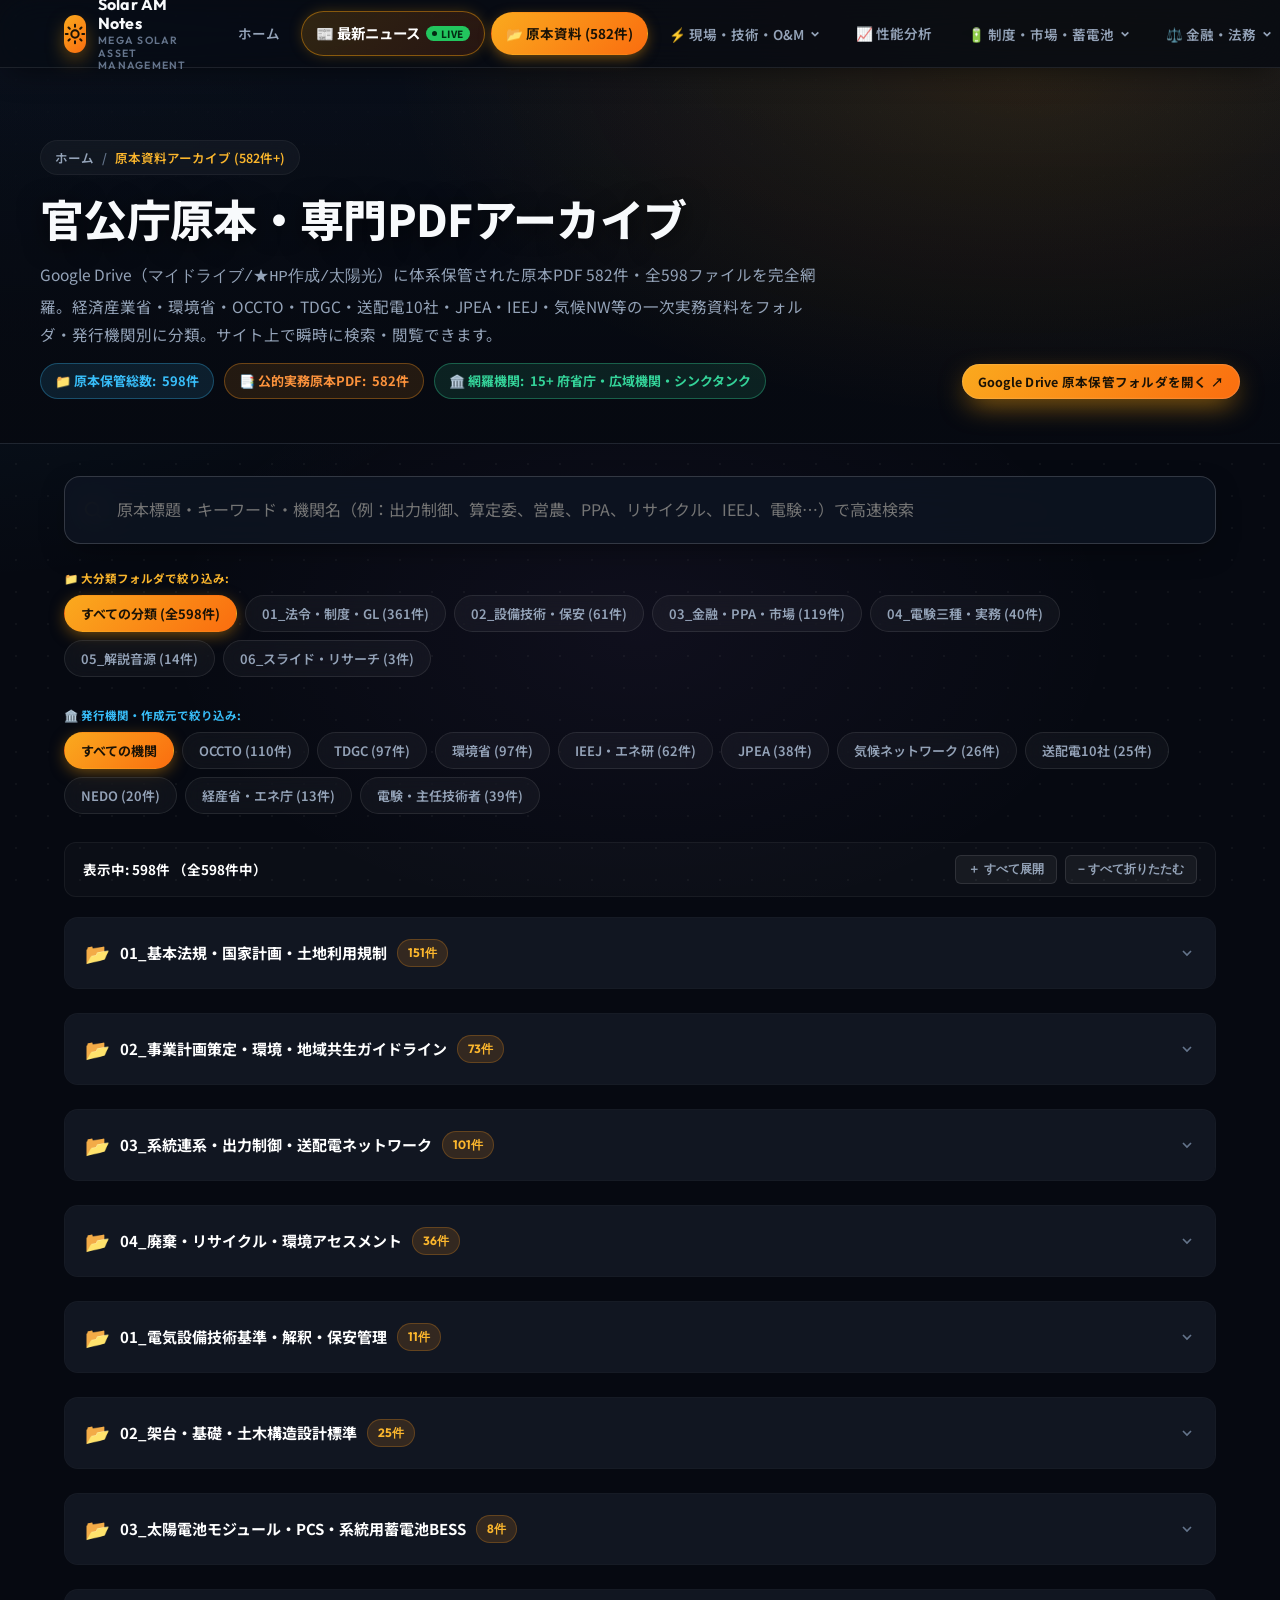
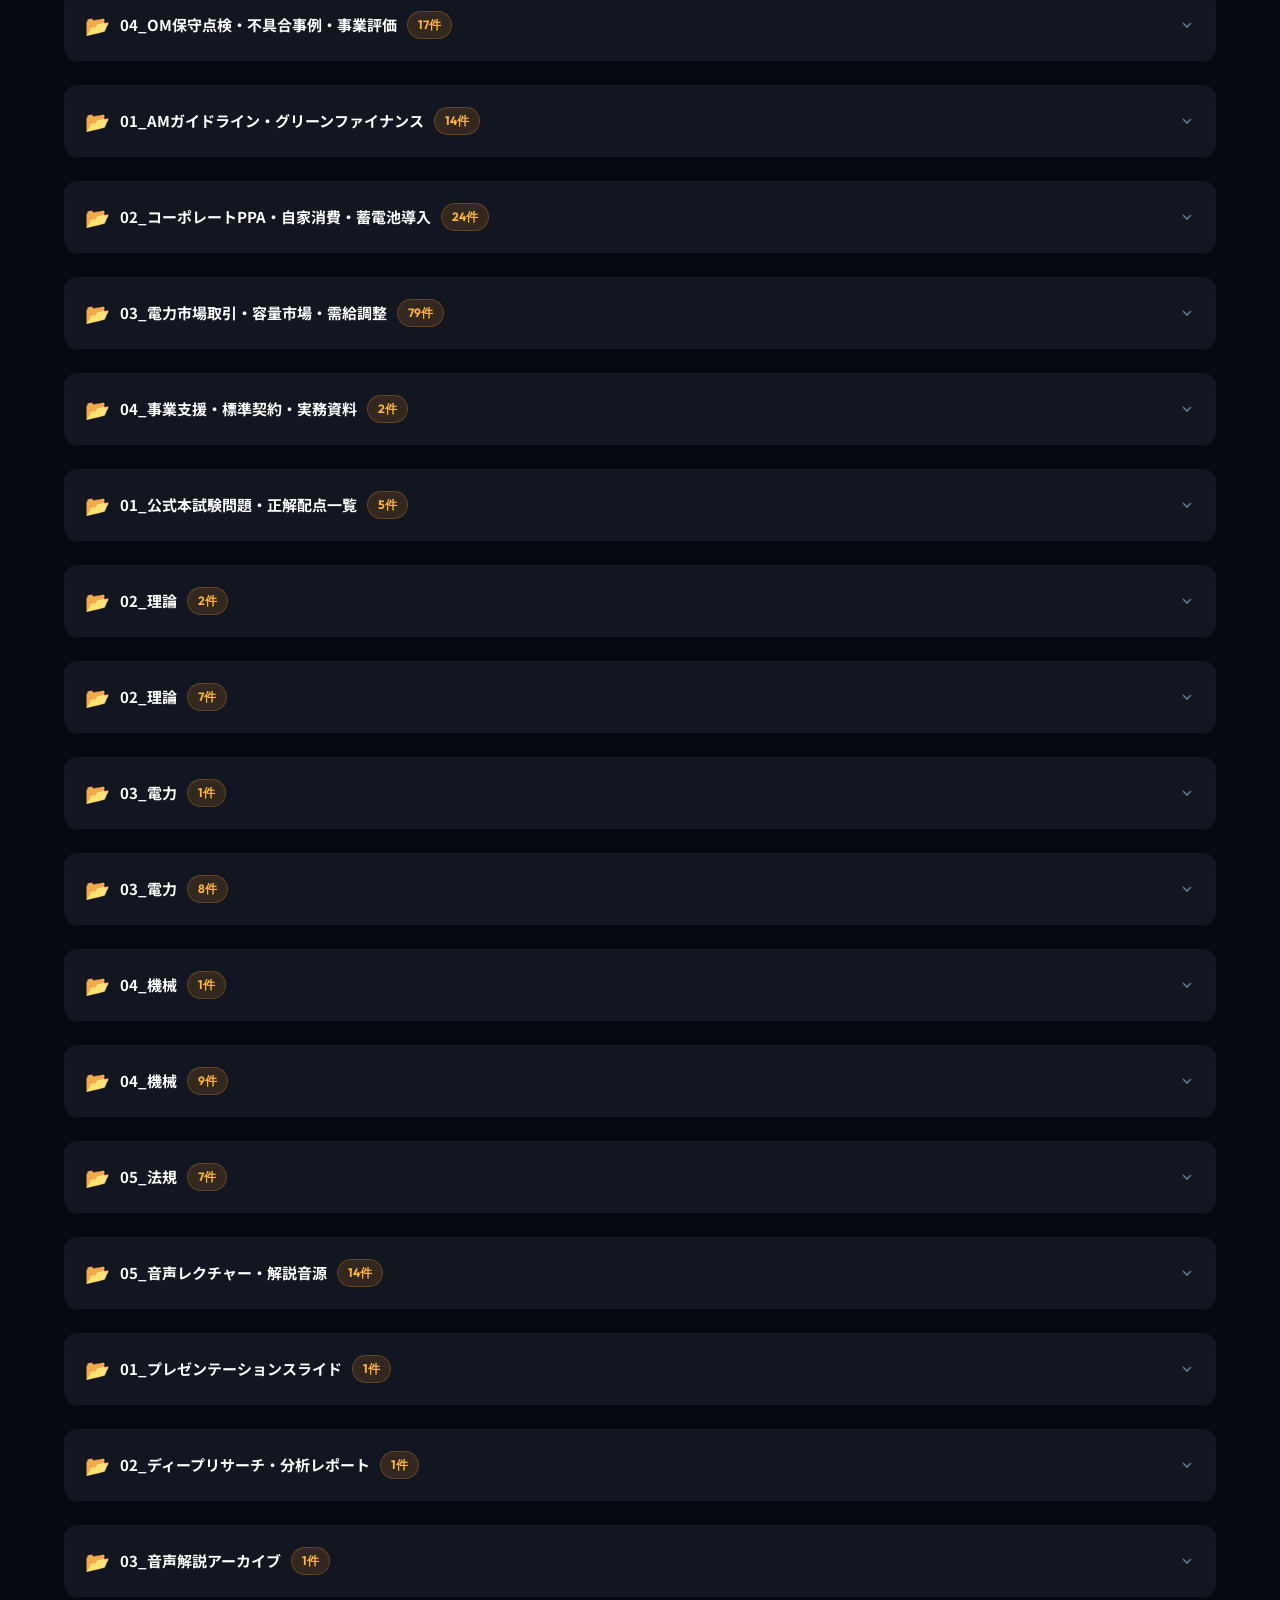
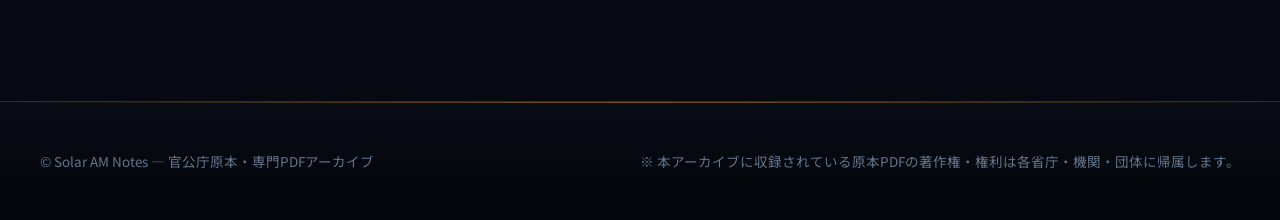
==== archive.html @ 5f7130db "feat(archive): Google Drive原本PDF 582件（全598ファイル）をサイト上で分類・検索・閲覧できる専用アーカイブページを新設" ====
<!DOCTYPE html>
<html lang="ja">
<head>
  <meta charset="UTF-8">
  <meta name="viewport" content="width=device-width, initial-scale=1, viewport-fit=cover">
  <title>原本資料ライブラリ（官公庁・専門PDFアーカイブ 582件）｜Solar AM Notes</title>
  <meta name="description" content="Google Driveに体系保管された太陽光・再生可能エネルギーの公的実務原本PDF 582件（全598ファイル）の完全アーカイブ。経産省、環境省、OCCTO、TDGC、送配電各社、JPEA、IEEJ等の一次資料を分類・検索・閲覧できます。">
  <meta name="theme-color" content="#0b0f17">
  <link rel="icon" href="data:image/svg+xml,%3Csvg xmlns='http://www.w3.org/2000/svg' viewBox='0 0 64 64'%3E%3Crect width='64' height='64' rx='16' fill='%23f7931e'/%3E%3Ccircle cx='32' cy='32' r='11' fill='%231a1206'/%3E%3C/svg%3E">
  <link rel="preconnect" href="https://fonts.googleapis.com">
  <link rel="preconnect" href="https://fonts.gstatic.com" crossorigin>
  <link href="https://fonts.googleapis.com/css2?family=Noto+Sans+JP:wght@400;500;700;800&family=Outfit:wght@500;600;700;800&family=JetBrains+Mono:wght@500&display=swap" rel="stylesheet">
  <link rel="stylesheet" href="assets/css/style.css">
</head>
<body data-root="" data-page="archive">
  <div class="progress" id="progress"></div>

  <header class="site-header">
    <div class="header-inner">
      <a class="brand" href="index.html" aria-label="Solar AM Notes ホーム">
        <span class="brand-logo"><svg viewBox="0 0 24 24" fill="none" stroke="#1a1206" stroke-width="2.2" stroke-linecap="round"><circle cx="12" cy="12" r="4"/><path d="M12 2v2M12 20v2M4.9 4.9l1.4 1.4M17.7 17.7l1.4 1.4M2 12h2M20 12h2M4.9 19.1l1.4-1.4M17.7 6.3l1.4-1.4"/></svg></span>
        <span>Solar AM Notes<small>MEGA SOLAR ASSET MANAGEMENT</small></span>
      </a>
      <button class="nav-toggle" id="nav-toggle" aria-label="メニューを開く" aria-expanded="false" aria-controls="site-nav"><span></span></button>
      <nav class="nav" id="site-nav" aria-label="メインナビゲーション"></nav>
    </div>
  </header>

  <main>
    <section class="page-hero">
      <div class="page-hero-inner">
        <nav class="breadcrumb" aria-label="パンくずリスト"><a href="index.html">ホーム</a><span>/</span><span>原本資料アーカイブ (582件+)</span></nav>
        <h1>官公庁原本・専門PDFアーカイブ</h1>
        <p>Google Drive（<code>マイドライブ/★HP作成/太陽光</code>）に体系保管された原本PDF 582件・全598ファイルを完全網羅。経済産業省・環境省・OCCTO・TDGC・送配電10社・JPEA・IEEJ・気候NW等の一次実務資料をフォルダ・発行機関別に分類。サイト上で瞬時に検索・閲覧できます。</p>
        <div class="archive-hero-meta">
          <span class="archive-hero-stat">📁 原本保管総数: <strong>598件</strong></span>
          <span class="archive-hero-stat gold">📑 公的実務原本PDF: <strong>582件</strong></span>
          <span class="archive-hero-stat green">🏛️ 網羅機関: <strong>15+ 府省庁・広域機関・シンクタンク</strong></span>
          <a class="btn btn-primary" href="https://drive.google.com/open?id=1DrJ6fb1ogmJ0mTASIJPvzN9IL0IlwR_Z&usp=drive_fs" target="_blank" rel="noopener noreferrer" style="font-size:12.5px;padding:6px 16px;margin-left:auto;">
            Google Drive 原本保管フォルダを開く ↗
          </a>
        </div>
      </div>
    </section>

    <div class="section" style="padding-top:32px">
      <!-- 検索バー -->
      <div class="search-box">
        <svg viewBox="0 0 24 24" fill="none" stroke="currentColor" stroke-width="2" stroke-linecap="round"><circle cx="11" cy="11" r="7"/><path d="M20 20l-3.5-3.5"/></svg>
        <input type="search" id="archive-search" placeholder="原本標題・キーワード・機関名（例：出力制御、算定委、営農、PPA、リサイクル、IEEJ、電験…）で高速検索" aria-label="原本資料を検索" autocomplete="off">
      </div>

      <!-- 大分類フィルターチップ -->
      <div style="margin-bottom: 12px;">
        <span style="font-size: 11.5px; font-weight: 700; color: var(--gold); display: block; margin-bottom: 6px;">📁 大分類フォルダで絞り込み:</span>
        <div class="filter-chips" id="cat-chips" role="group" aria-label="大分類で絞り込み">
          <button class="chip active" data-cat="all">すべての分類 (全598件)</button>
          <button class="chip" data-cat="01">01_法令・制度・GL (361件)</button>
          <button class="chip" data-cat="02">02_設備技術・保安 (61件)</button>
          <button class="chip" data-cat="03">03_金融・PPA・市場 (119件)</button>
          <button class="chip" data-cat="04">04_電験三種・実務 (40件)</button>
          <button class="chip" data-cat="05">05_解説音源 (14件)</button>
          <button class="chip" data-cat="06">06_スライド・リサーチ (3件)</button>
        </div>
      </div>

      <!-- 発行機関フィルターチップ -->
      <div style="margin-bottom: 24px;">
        <span style="font-size: 11.5px; font-weight: 700; color: #38bdf8; display: block; margin-bottom: 6px;">🏛️ 発行機関・作成元で絞り込み:</span>
        <div class="filter-chips" id="org-chips" role="group" aria-label="発行機関で絞り込み">
          <button class="chip active" data-org="all">すべての機関</button>
          <button class="chip" data-org="OCCTO（広域機関）">OCCTO (110件)</button>
          <button class="chip" data-org="TDGC（送配電網協議会）">TDGC (97件)</button>
          <button class="chip" data-org="環境省">環境省 (97件)</button>
          <button class="chip" data-org="IEEJ（エネ研）">IEEJ・エネ研 (62件)</button>
          <button class="chip" data-org="JPEA（太陽光発電協会）">JPEA (38件)</button>
          <button class="chip" data-org="気候ネットワーク">気候ネットワーク (26件)</button>
          <button class="chip" data-org="送配電10社">送配電10社 (25件)</button>
          <button class="chip" data-org="NEDO">NEDO (20件)</button>
          <button class="chip" data-org="経産省・エネ庁">経産省・エネ庁 (13件)</button>
          <button class="chip" data-org="電気技術者試験センター / 実務演習">電験・主任技術者 (39件)</button>
        </div>
      </div>

      <!-- ツールバー（件数＆折りたたみ操作） -->
      <div class="archive-toolbar">
        <div class="archive-toolbar-left">
          <span style="font-weight: 700; font-size: 13.5px; color: #fff;" id="archive-count">読み込み中...</span>
        </div>
        <div class="archive-toolbar-right">
          <button class="archive-tool-btn" id="btn-expand-all">＋ すべて展開</button>
          <button class="archive-tool-btn" id="btn-collapse-all">− すべて折りたたむ</button>
        </div>
      </div>

      <!-- アーカイブ一覧コンテナ -->
      <div id="archive-container">
        <p style="color:var(--text-sub);padding:40px;text-align:center;">原本アーカイブデータを読み込んでいます...</p>
      </div>
      <p class="empty" id="archive-empty" style="display:none;">条件に一致する原本資料が見つかりませんでした。</p>

    </div>
  </main>

  <footer class="site-footer">
    <div class="footer-inner">
      <p>© Solar AM Notes — 官公庁原本・専門PDFアーカイブ</p>
      <p>※ 本アーカイブに収録されている原本PDFの著作権・権利は各省庁・機関・団体に帰属します。</p>
    </div>
  </footer>

  <button class="to-top" id="to-top" aria-label="ページの先頭へ戻る"><svg viewBox="0 0 24 24" fill="none" stroke="currentColor" stroke-width="2.6" stroke-linecap="round" stroke-linejoin="round"><path d="M12 19V5M5 12l7-7 7 7"/></svg></button>

  <script src="assets/js/archive_data.js"></script>
  <script src="assets/js/main.js"></script>
  <script src="assets/js/archive.js"></script>
</body>
</html>
---- assets/css/style.css ----
/* ==========================================================
   Solar AM Notes - 高級エグゼクティブデザインシステム
   Deep Obsidian / Champagne Gold / Ambient Starlight UI
   ========================================================== */

:root {
  /* 洗練されたラグジュアリーカラーパレット */
  --bg: hsl(222, 47%, 4.5%);
  --bg-2: hsl(223, 38%, 7.5%);
  --surface: hsl(222, 30%, 11%);
  --surface-2: hsl(222, 28%, 15%);
  --surface-glass: rgba(18, 26, 44, 0.65);
  
  --border: rgba(255, 255, 255, 0.09);
  --border-soft: rgba(255, 255, 255, 0.05);
  --border-highlight: rgba(255, 255, 255, 0.16);

  --text: #f8fafc;
  --text-sub: #94a3b8;
  --text-mute: #64748b;

  /* アクセントカラー（上品なトーン） */
  --gold: hsl(40, 96%, 58%);
  --gold-light: hsl(42, 100%, 72%);
  --amber: hsl(35, 96%, 52%);
  --orange: hsl(24, 96%, 54%);
  --sky: hsl(199, 89%, 60%);
  --green: hsl(152, 68%, 46%);
  --purple: hsl(265, 89%, 72%);
  --red: hsl(0, 84%, 60%);

  /* 高級感あるグラデーション */
  --grad-sun: linear-gradient(135deg, hsl(38, 96%, 55%) 0%, hsl(24, 96%, 52%) 100%);
  --grad-gold: linear-gradient(135deg, #fef08a 0%, #f59e0b 50%, #d97706 100%);
  --grad-text: linear-gradient(135deg, #ffffff 0%, #fef08a 35%, #fbbf24 70%, #f97316 100%);
  --grad-card: linear-gradient(165deg, rgba(26, 36, 60, 0.65) 0%, rgba(13, 19, 32, 0.85) 100%);
  --grad-glass: linear-gradient(180deg, rgba(255, 255, 255, 0.06) 0%, rgba(255, 255, 255, 0.01) 100%);

  /* タイポグラフィ */
  --font-ja: "Noto Sans JP", -apple-system, BlinkMacSystemFont, "Segoe UI", "Hiragino Sans", "Yu Gothic UI", sans-serif;
  --font-en: "Outfit", -apple-system, BlinkMacSystemFont, sans-serif;
  --font-mono: "JetBrains Mono", ui-monospace, "SFMono-Regular", Consolas, monospace;

  /* レイアウト＆エフェクト */
  --radius-xl: 20px;
  --radius: 16px;
  --radius-sm: 10px;
  --header-h: 68px;
  --maxw: 1200px;
  
  --shadow-sm: 0 4px 12px rgba(0, 0, 0, 0.4);
  --shadow-md: 0 12px 32px -8px rgba(0, 0, 0, 0.6);
  --shadow-lg: 0 24px 48px -12px rgba(0, 0, 0, 0.75), 0 0 20px -4px rgba(245, 158, 11, 0.12);
  --glow-gold: 0 0 24px -4px rgba(245, 158, 11, 0.35);
  --glow-cyan: 0 0 24px -4px rgba(56, 189, 248, 0.35);

  --ease: cubic-bezier(0.16, 1, 0.3, 1);
}

/* ---------- Reset ---------- */
*, *::before, *::after { box-sizing: border-box; }
html { scroll-behavior: smooth; scroll-padding-top: calc(var(--header-h) + 20px); -webkit-text-size-adjust: 100%; }
body {
  margin: 0;
  font-family: var(--font-ja);
  font-size: 15.5px;
  line-height: 1.85;
  color: var(--text);
  background-color: var(--bg);
  background-image:
    radial-gradient(1200px 700px at 85% -5%, rgba(245, 158, 11, 0.09), transparent 60%),
    radial-gradient(1000px 600px at -5% 25%, rgba(56, 189, 248, 0.07), transparent 60%),
    radial-gradient(800px 500px at 50% 70%, rgba(192, 132, 252, 0.05), transparent 60%),
    radial-gradient(rgba(255, 255, 255, 0.04) 1px, transparent 1px);
  background-size: 100% 100%, 100% 100%, 100% 100%, 32px 32px;
  background-attachment: fixed;
  -webkit-font-smoothing: antialiased;
  -moz-osx-font-smoothing: grayscale;
  overflow-x: hidden;
}
img { max-width: 100%; display: block; }
a { color: var(--gold); text-decoration: none; transition: color .2s var(--ease); }
a:hover { color: var(--gold-light); }
::selection { background: rgba(245, 158, 11, 0.35); color: #fff; }

/* ---------- Reading progress ---------- */
.progress {
  position: fixed; top: 0; left: 0; height: 3px; width: 0;
  background: var(--grad-sun);
  z-index: 200;
  box-shadow: 0 0 14px rgba(245, 158, 11, 0.8);
  transition: width .1s linear;
}

/* ---------- Header ---------- */
.site-header {
  position: sticky; top: 0; z-index: 100;
  height: var(--header-h);
  backdrop-filter: blur(20px) saturate(180%);
  -webkit-backdrop-filter: blur(20px) saturate(180%);
  background: rgba(8, 12, 20, 0.78);
  border-bottom: 1px solid var(--border);
  box-shadow: 0 10px 30px -10px rgba(0, 0, 0, 0.6);
  transition: background .3s, border-color .3s;
}
.header-inner {
  max-width: var(--maxw); height: 100%;
  margin: 0 auto; padding: 0 24px;
  display: flex; align-items: center; justify-content: space-between; gap: 20px;
}
.brand { display: flex; align-items: center; gap: 12px; color: var(--text); font-family: var(--font-en); font-weight: 700; letter-spacing: .01em; }
.brand:hover { color: var(--text); }
.brand-logo {
  width: 38px; height: 38px; border-radius: 11px;
  background: var(--grad-sun);
  display: grid; place-items: center;
  box-shadow: 0 8px 20px -4px rgba(245, 158, 11, 0.65);
  transition: transform .25s var(--ease), box-shadow .25s;
}
.brand:hover .brand-logo { transform: rotate(5deg) scale(1.05); }
.brand-logo svg { width: 22px; height: 22px; }
.brand small { display: block; font-size: 10.5px; font-weight: 600; color: var(--text-mute); letter-spacing: .12em; line-height: 1.2; text-transform: uppercase; margin-top: 1px; }
.brand span { line-height: 1.2; font-size: 16px; font-weight: 700; }

.nav { display: flex; align-items: center; gap: 6px; }
.nav a, .nav-dropdown-btn {
  color: var(--text-sub); font-size: 13.5px; font-weight: 600;
  padding: 8px 14px; border-radius: 999px;
  background: transparent; border: 1px solid transparent; font-family: inherit; cursor: pointer;
  display: inline-flex; align-items: center; gap: 6px;
  transition: all .2s var(--ease);
  white-space: nowrap;
}
.nav a:hover, .nav-dropdown-btn:hover {
  color: #fff; background: rgba(255, 255, 255, 0.05);
  border-color: rgba(255, 255, 255, 0.08);
}
.nav a.active {
  color: #1a1206; background: var(--grad-sun);
  font-weight: 700; border-color: transparent;
  box-shadow: 0 4px 14px -2px rgba(245, 158, 11, 0.5);
}
.nav-dropdown-btn.has-active {
  color: var(--gold); background: rgba(245, 158, 11, 0.1);
  border-color: rgba(245, 158, 11, 0.25);
}

/* Dropdown menu */
.nav-dropdown { position: relative; display: inline-block; }
.nav-dropdown-menu {
  position: absolute; top: calc(100% + 8px); left: 0; min-width: 250px;
  background: rgba(14, 20, 34, 0.96); backdrop-filter: blur(24px);
  border: 1px solid var(--border-highlight); border-radius: var(--radius-sm);
  padding: 8px 6px; box-shadow: 0 20px 45px -10px rgba(0, 0, 0, 0.8), 0 0 1px rgba(255,255,255,0.2);
  opacity: 0; pointer-events: none; transform: translateY(8px);
  transition: opacity .22s var(--ease), transform .22s var(--ease);
  z-index: 150; display: flex; flex-direction: column; gap: 3px;
}
.nav-dropdown:hover .nav-dropdown-menu,
.nav-dropdown:focus-within .nav-dropdown-menu {
  opacity: 1; pointer-events: auto; transform: translateY(0);
}
.nav-dropdown-menu a {
  display: block; width: 100%; padding: 10px 14px; border-radius: 8px;
  font-size: 13.5px; color: var(--text-sub); text-align: left;
  border: none;
  transition: color .15s, background .15s, transform .15s;
}
.nav-dropdown-menu a:hover {
  color: #fff; background: rgba(255, 255, 255, 0.08);
  transform: translateX(3px);
}
.nav-dropdown-menu a.active {
  color: var(--gold); font-weight: 700; background: rgba(245, 158, 11, 0.14);
}

.nav-toggle {
  display: none;
  width: 44px; height: 44px; border: 1px solid var(--border); border-radius: 12px;
  background: rgba(255, 255, 255, 0.05); color: var(--text); cursor: pointer;
  align-items: center; justify-content: center;
  transition: all .2s;
}
.nav-toggle:hover { background: rgba(255, 255, 255, 0.1); border-color: rgba(255, 255, 255, 0.2); }
.nav-toggle span, .nav-toggle span::before, .nav-toggle span::after {
  display: block; width: 18px; height: 2px; background: currentColor; border-radius: 2px;
  position: relative; transition: transform .3s var(--ease), background .3s;
}
.nav-toggle span::before, .nav-toggle span::after { content: ""; position: absolute; left: 0; }
.nav-toggle span::before { top: -6px; }
.nav-toggle span::after { top: 6px; }
.nav-open .nav-toggle span { background: transparent; }
.nav-open .nav-toggle span::before { transform: translateY(6px) rotate(45deg); }
.nav-open .nav-toggle span::after { transform: translateY(-6px) rotate(-45deg); }

/* Domain badges */
.badge-domain {
  display: inline-flex; align-items: center; gap: 6px;
  font-size: 11px; font-weight: 700; padding: 3px 10px; border-radius: 999px;
  width: fit-content; text-transform: uppercase; letter-spacing: 0.06em;
  backdrop-filter: blur(8px);
}
.badge-domain::before {
  content: ""; width: 5px; height: 5px; border-radius: 50%;
  background: currentColor; box-shadow: 0 0 8px currentColor;
}
.domain-tech { color: #38bdf8; background: rgba(56, 189, 248, 0.1); border: 1px solid rgba(56, 189, 248, 0.28); }
.domain-perf { color: #c084fc; background: rgba(192, 132, 252, 0.1); border: 1px solid rgba(192, 132, 252, 0.28); }
.domain-market { color: #4ade80; background: rgba(74, 222, 128, 0.1); border: 1px solid rgba(74, 222, 128, 0.28); }
.domain-finance { color: #fbbf24; background: rgba(251, 191, 36, 0.1); border: 1px solid rgba(251, 191, 36, 0.28); }
.domain-tool { color: #94a3b8; background: rgba(148, 163, 184, 0.1); border: 1px solid rgba(148, 163, 184, 0.25); }

.card.is-hidden { display: none !important; }

@media (max-width: 1080px) {
  .nav-toggle { display: inline-flex; }
  .nav {
    position: fixed; top: var(--header-h); left: 0; right: 0;
    flex-direction: column; align-items: stretch; gap: 8px;
    padding: 20px 24px 32px;
    background: rgba(8, 12, 20, 0.98); backdrop-filter: blur(28px);
    border-bottom: 1px solid var(--border-highlight);
    transform: translateY(-110%); opacity: 0; pointer-events: none;
    transition: transform .4s var(--ease), opacity .3s var(--ease);
    max-height: calc(100vh - var(--header-h)); overflow-y: auto;
  }
  .nav-dropdown { width: 100%; }
  .nav-dropdown-btn {
    width: 100%; justify-content: space-between; padding: 13px 16px;
    background: rgba(255, 255, 255, 0.05); border-radius: 12px; font-size: 14.5px; font-weight: 700;
  }
  .nav-dropdown-menu {
    position: static; opacity: 1; pointer-events: auto; transform: none;
    box-shadow: none; background: transparent; border: none; padding: 6px 0 8px 12px;
  }
  .nav-dropdown-menu a { padding: 11px 14px; border-radius: 8px; font-size: 14px; }
  .nav a { padding: 13px 16px; border-radius: 12px; font-size: 14.5px; }
  .nav-open .nav { transform: translateY(0); opacity: 1; pointer-events: auto; }
}

/* ---------- Hero ---------- */
.hero {
  position: relative; isolation: isolate;
  min-height: min(84vh, 740px);
  display: flex; align-items: flex-end;
  padding: 130px 24px 80px;
  overflow: hidden;
}
.hero-bg {
  position: absolute; inset: 0; z-index: -2;
  background: url("../img/hero.jpg") center 40% / cover no-repeat;
  transform: scale(1.05);
  animation: heroZoom 24s var(--ease) forwards;
  filter: contrast(108%) brightness(92%);
}
.hero::after {
  content: ""; position: absolute; inset: 0; z-index: -1;
  background:
    radial-gradient(circle at 75% 20%, rgba(245, 158, 11, 0.15), transparent 50%),
    linear-gradient(180deg, rgba(8, 12, 20, 0.3) 0%, rgba(8, 12, 20, 0.65) 60%, var(--bg) 100%),
    linear-gradient(90deg, rgba(8, 12, 20, 0.85) 0%, transparent 65%);
}
@keyframes heroZoom { to { transform: scale(1); } }
.hero-inner { max-width: var(--maxw); width: 100%; margin: 0 auto; }
.eyebrow {
  display: inline-flex; align-items: center; gap: 8px;
  font-family: var(--font-en); font-size: 11.5px; font-weight: 700; letter-spacing: .2em; text-transform: uppercase;
  color: var(--gold);
  padding: 6px 16px; border-radius: 999px;
  border: 1px solid rgba(245, 158, 11, 0.35);
  background: rgba(245, 158, 11, 0.08);
  box-shadow: 0 4px 16px -2px rgba(245, 158, 11, 0.2);
  backdrop-filter: blur(12px);
}
.eyebrow::before {
  content: ""; width: 6px; height: 6px; border-radius: 50%;
  background: var(--gold); box-shadow: 0 0 10px var(--gold);
  animation: pulse 2s infinite;
}
@keyframes pulse { 50% { opacity: .4; transform: scale(0.9); } }
.hero h1 {
  font-family: var(--font-ja);
  font-size: clamp(34px, 6.5vw, 64px);
  line-height: 1.18; letter-spacing: -.02em;
  margin: 22px 0 18px; font-weight: 800;
  text-shadow: 0 8px 30px rgba(0, 0, 0, 0.7);
}
.grad-text {
  background: var(--grad-text);
  -webkit-background-clip: text; background-clip: text;
  color: transparent;
  display: inline-block;
}
.hero p.lead {
  font-size: clamp(15px, 2vw, 17.5px);
  color: var(--text-sub);
  max-width: 660px;
  margin: 0 0 36px;
  line-height: 1.85;
  text-shadow: 0 2px 10px rgba(0, 0, 0, 0.8);
}
.hero-actions { display: flex; flex-wrap: wrap; gap: 14px; }

/* ===== Hero Split Layout (ファーストビュー 2カラム独立ニュース枠) ===== */
.hero-split {
  padding-top: 56px;
  padding-bottom: 64px;
}
.hero-split-inner {
  display: grid;
  grid-template-columns: 1.12fr 0.88fr;
  gap: 36px;
  align-items: center;
}
.hero-col-main {
  display: flex;
  flex-direction: column;
}
.hero-col-news {
  position: relative;
  z-index: 3;
}
.hero-news-box {
  background: linear-gradient(150deg, rgba(24, 30, 46, 0.88) 0%, rgba(11, 16, 26, 0.96) 100%);
  border: 1.5px solid rgba(247, 147, 30, 0.45);
  box-shadow: 0 20px 48px -10px rgba(0, 0, 0, 0.85), 0 0 28px -6px rgba(247, 147, 30, 0.22);
  border-radius: 18px;
  padding: 20px 22px;
  backdrop-filter: blur(20px);
  position: relative;
}
.hero-news-box::before {
  content: "★ 独立速報枠";
  position: absolute;
  top: -10px;
  right: 20px;
  background: linear-gradient(135deg, #f7931e, #fb923c);
  color: #1a1206;
  font-weight: 800;
  font-size: 10.5px;
  letter-spacing: 0.08em;
  padding: 2px 10px;
  border-radius: 999px;
  box-shadow: 0 4px 12px rgba(247, 147, 30, 0.45);
}
.hero-news-box-head {
  display: flex;
  align-items: center;
  justify-content: space-between;
  margin-bottom: 4px;
}
.hero-news-head-title {
  display: flex;
  align-items: center;
  gap: 8px;
}
.hero-news-head-title h3 {
  font-size: 17px;
  font-weight: 800;
  color: #fff;
  margin: 0;
  letter-spacing: -0.01em;
}
.hero-news-box-sub {
  font-size: 12px;
  color: var(--text-mute);
  margin: 0 0 14px;
}
.hero-news-all-link {
  font-size: 12px;
  font-weight: 700;
  color: var(--gold);
  text-decoration: none;
  display: inline-flex;
  align-items: center;
  gap: 3px;
  transition: color 0.2s;
}
.hero-news-all-link:hover {
  color: #fff;
  text-decoration: underline;
}
.hero-news-list {
  display: flex;
  flex-direction: column;
  gap: 8px;
}
.hero-news-item {
  display: block;
  padding: 9px 12px;
  border-radius: 10px;
  background: rgba(255, 255, 255, 0.035);
  border: 1px solid rgba(255, 255, 255, 0.06);
  text-decoration: none;
  transition: all 0.2s ease;
}
.hero-news-item:hover {
  background: rgba(247, 147, 30, 0.09);
  border-color: rgba(247, 147, 30, 0.4);
  transform: translateX(4px);
}
.hero-news-item-meta {
  display: flex;
  align-items: center;
  gap: 6px;
  font-size: 11px;
}
.hero-news-item-title {
  font-size: 13.5px;
  font-weight: 700;
  color: #f1f5f9;
  margin: 4px 0 0;
  line-height: 1.45;
  display: -webkit-box;
  -webkit-line-clamp: 2;
  -webkit-box-orient: vertical;
  overflow: hidden;
  transition: color 0.18s;
}
.hero-news-item:hover .hero-news-item-title {
  color: var(--gold);
}
.hero-news-box-foot {
  margin-top: 12px;
  padding-top: 10px;
  border-top: 1px solid rgba(255, 255, 255, 0.06);
  text-align: center;
}
.hero-news-foot-btn {
  font-size: 12px;
  font-weight: 600;
  color: var(--text-sub);
  text-decoration: none;
  transition: color 0.2s;
}
.hero-news-foot-btn:hover {
  color: var(--gold);
}
@media (max-width: 960px) {
  .hero-split-inner {
    grid-template-columns: 1fr;
    gap: 32px;
  }
}

.btn {
  display: inline-flex; align-items: center; gap: 10px;
  padding: 13px 26px; border-radius: 999px;
  font-weight: 700; font-size: 14.5px; font-family: var(--font-ja);
  transition: all .25s var(--ease);
  letter-spacing: .02em;
}
.btn-primary {
  background: var(--grad-sun); color: #1a1206;
  box-shadow: 0 10px 28px -6px rgba(245, 158, 11, 0.65), 0 0 2px rgba(255,255,255,0.4) inset;
}
.btn-primary:hover {
  color: #1a1206; transform: translateY(-2px);
  box-shadow: 0 16px 36px -8px rgba(245, 158, 11, 0.85);
}
.btn-ghost {
  color: #f1f5f9; border: 1px solid var(--border-highlight);
  background: rgba(255, 255, 255, 0.06);
  backdrop-filter: blur(14px);
  box-shadow: 0 4px 16px rgba(0, 0, 0, 0.3);
}
.btn-ghost:hover {
  color: #fff; border-color: var(--gold);
  background: rgba(245, 158, 11, 0.1);
  transform: translateY(-2px);
}

/* ---------- Sections ---------- */
.section { max-width: var(--maxw); margin: 0 auto; padding: 80px 24px; }
.section-head { margin-bottom: 40px; }
.section-head h2 {
  font-family: var(--font-ja); font-size: clamp(24px, 3.8vw, 36px);
  margin: 10px 0 10px; line-height: 1.3; font-weight: 800;
  letter-spacing: -.01em;
}
.section-head p { color: var(--text-sub); margin: 0; font-size: 15.5px; max-width: 720px; }
.kicker {
  font-family: var(--font-en); font-size: 11.5px; letter-spacing: .22em;
  text-transform: uppercase; color: var(--gold); font-weight: 700;
  display: block;
}

/* Stats */
.stats {
  display: grid; grid-template-columns: repeat(4, 1fr); gap: 18px;
  margin-top: -44px; position: relative; z-index: 2;
}
.stat {
  background: linear-gradient(175deg, rgba(22, 32, 54, 0.75) 0%, rgba(10, 16, 28, 0.88) 100%);
  backdrop-filter: blur(16px);
  border: 1px solid var(--border-highlight); border-radius: var(--radius);
  padding: 22px 24px; text-align: left;
  box-shadow: 0 16px 36px -12px rgba(0, 0, 0, 0.6);
  transition: transform .25s var(--ease), border-color .25s;
}
.stat:hover { transform: translateY(-3px); border-color: rgba(245, 158, 11, 0.35); }
.stat b {
  display: block; font-family: var(--font-en); font-size: 30px; font-weight: 800;
  line-height: 1.1; margin-bottom: 4px;
}
.stat span { font-size: 12.5px; color: var(--text-mute); font-weight: 500; }
@media (max-width: 760px) { .stats { grid-template-columns: repeat(2, 1fr); } }

/* Filter Chips (Segmented Tab Style) */
.filter-chips {
  display: flex; flex-wrap: wrap; gap: 8px; margin-bottom: 28px;
}
.chip {
  padding: 8px 16px; border-radius: 999px;
  border: 1px solid var(--border);
  background: rgba(255, 255, 255, 0.04);
  backdrop-filter: blur(10px);
  color: var(--text-sub); font-family: inherit; font-size: 13px; font-weight: 600;
  cursor: pointer; transition: all .2s var(--ease);
}
.chip:hover {
  color: #fff; background: rgba(255, 255, 255, 0.08);
  border-color: rgba(255, 255, 255, 0.18);
  transform: translateY(-1px);
}
.chip.active {
  background: var(--grad-sun); color: #1a1206;
  border-color: transparent; font-weight: 700;
  box-shadow: 0 4px 16px -2px rgba(245, 158, 11, 0.5);
}

/* Topic cards (High-End Glassmorphism) */
.cards {
  display: grid;
  grid-template-columns: repeat(auto-fill, minmax(320px, 1fr));
  gap: 20px;
}
.card {
  position: relative; overflow: hidden;
  display: flex; flex-direction: column; gap: 14px;
  padding: 28px;
  border-radius: var(--radius-xl);
  background: linear-gradient(165deg, rgba(20, 28, 48, 0.65) 0%, rgba(10, 15, 27, 0.85) 100%);
  backdrop-filter: blur(20px);
  border: 1px solid var(--border);
  box-shadow: 0 14px 34px -10px rgba(0, 0, 0, 0.65);
  color: var(--text);
  transition: transform .3s var(--ease), border-color .3s var(--ease), box-shadow .3s var(--ease);
}
.card::before {
  content: ""; position: absolute; inset: 0; pointer-events: none;
  background: radial-gradient(450px 240px at var(--mx, 50%) var(--my, 0%), rgba(245, 158, 11, 0.12), transparent 70%);
  opacity: 0; transition: opacity .3s var(--ease);
}
.card:hover {
  transform: translateY(-6px);
  border-color: rgba(245, 158, 11, 0.4);
  box-shadow: 0 24px 48px -12px rgba(0, 0, 0, 0.85), 0 0 24px -6px rgba(245, 158, 11, 0.2);
  color: var(--text);
}
.card:hover::before { opacity: 1; }

.card-icon {
  width: 48px; height: 48px; border-radius: 13px;
  display: grid; place-items: center;
  background: rgba(245, 158, 11, 0.12); color: var(--gold);
  border: 1px solid rgba(245, 158, 11, 0.25);
  box-shadow: 0 6px 16px -4px rgba(245, 158, 11, 0.3);
  transition: transform .25s var(--ease);
}
.card:hover .card-icon { transform: scale(1.08); }
.card-icon svg { width: 22px; height: 22px; }

.card h3 {
  margin: 4px 0 0; font-size: 19px; line-height: 1.4;
  font-weight: 700; color: #f8fafc;
  letter-spacing: -.01em;
}
.card p {
  margin: 0; color: #94a3b8; font-size: 13.8px; line-height: 1.75;
}
.card .tags {
  display: flex; flex-wrap: wrap; gap: 6px; margin-top: auto; padding-top: 10px;
}
.tag {
  font-size: 11.5px; font-weight: 500;
  padding: 3px 10px; border-radius: 999px;
  background: rgba(255, 255, 255, 0.05); color: #cbd5e1;
  border: 1px solid var(--border-soft);
}
.card .more {
  font-size: 13px; font-weight: 700; color: var(--gold);
  display: inline-flex; align-items: center; gap: 6px;
  margin-top: 4px;
}
.card:hover .more { gap: 10px; color: var(--gold-light); }
.card .more { transition: gap .25s var(--ease), color .25s; }

/* 洗練された右上のインデックス番号 */
.card .num {
  position: absolute; top: 22px; right: 24px;
  font-family: var(--font-mono); font-weight: 700; font-size: 12px;
  color: rgba(255, 255, 255, 0.4); letter-spacing: 0.08em;
  background: rgba(255, 255, 255, 0.04);
  padding: 3px 10px; border-radius: 999px;
  border: 1px solid rgba(255, 255, 255, 0.08);
  line-height: 1.4;
}

/* Category-specific card accents */
.card[data-cat="tech"] {
  border-color: rgba(56, 189, 248, 0.22);
  background: linear-gradient(165deg, rgba(16, 32, 54, 0.7) 0%, rgba(8, 16, 28, 0.9) 100%);
}
.card[data-cat="tech"]:hover {
  border-color: rgba(56, 189, 248, 0.5);
  box-shadow: 0 24px 48px -12px rgba(0, 0, 0, 0.85), 0 0 24px -6px rgba(56, 189, 248, 0.25);
}
.card[data-cat="tech"] .card-icon {
  background: rgba(56, 189, 248, 0.12); color: #38bdf8;
  border-color: rgba(56, 189, 248, 0.3);
  box-shadow: 0 6px 16px -4px rgba(56, 189, 248, 0.3);
}

.card[data-cat="perf"] {
  border-color: rgba(192, 132, 252, 0.22);
  background: linear-gradient(165deg, rgba(28, 22, 54, 0.7) 0%, rgba(12, 10, 28, 0.9) 100%);
}
.card[data-cat="perf"]:hover {
  border-color: rgba(192, 132, 252, 0.5);
  box-shadow: 0 24px 48px -12px rgba(0, 0, 0, 0.85), 0 0 24px -6px rgba(192, 132, 252, 0.25);
}
.card[data-cat="perf"] .card-icon {
  background: rgba(192, 132, 252, 0.12); color: #c084fc;
  border-color: rgba(192, 132, 252, 0.3);
  box-shadow: 0 6px 16px -4px rgba(192, 132, 252, 0.3);
}

.card[data-cat="market"] {
  border-color: rgba(74, 222, 128, 0.22);
  background: linear-gradient(165deg, rgba(16, 36, 26, 0.7) 0%, rgba(8, 20, 14, 0.9) 100%);
}
.card[data-cat="market"]:hover {
  border-color: rgba(74, 222, 128, 0.5);
  box-shadow: 0 24px 48px -12px rgba(0, 0, 0, 0.85), 0 0 24px -6px rgba(74, 222, 128, 0.25);
}
.card[data-cat="market"] .card-icon {
  background: rgba(74, 222, 128, 0.12); color: #4ade80;
  border-color: rgba(74, 222, 128, 0.3);
  box-shadow: 0 6px 16px -4px rgba(74, 222, 128, 0.3);
}

.card[data-cat="finance"] {
  border-color: rgba(251, 191, 36, 0.22);
  background: linear-gradient(165deg, rgba(34, 28, 16, 0.7) 0%, rgba(18, 14, 8, 0.9) 100%);
}
.card[data-cat="finance"]:hover {
  border-color: rgba(251, 191, 36, 0.5);
  box-shadow: 0 24px 48px -12px rgba(0, 0, 0, 0.85), 0 0 24px -6px rgba(251, 191, 36, 0.25);
}
.card[data-cat="finance"] .card-icon {
  background: rgba(251, 191, 36, 0.12); color: #fbbf24;
  border-color: rgba(251, 191, 36, 0.3);
  box-shadow: 0 6px 16px -4px rgba(251, 191, 36, 0.3);
}

.card[data-cat="tool"] {
  border-color: rgba(148, 163, 184, 0.2);
  background: linear-gradient(165deg, rgba(20, 26, 38, 0.7) 0%, rgba(10, 14, 22, 0.9) 100%);
}
.card[data-cat="tool"]:hover {
  border-color: rgba(148, 163, 184, 0.45);
  box-shadow: 0 24px 48px -12px rgba(0, 0, 0, 0.85);
}

/* Google Drive Knowledge Base Archive Section */
.drive-section {
  position: relative; overflow: hidden;
  padding: 80px 24px;
  background: linear-gradient(180deg, rgba(12, 18, 32, 0.8) 0%, rgba(6, 10, 18, 0.95) 100%);
  border-top: 1px solid var(--border);
  border-bottom: 1px solid var(--border);
}
.drive-section::before {
  content: ""; position: absolute; inset: 0; pointer-events: none;
  background: radial-gradient(1000px 500px at 50% 0%, rgba(56, 189, 248, 0.08), transparent 70%);
}
.drive-grid {
  display: grid;
  grid-template-columns: repeat(auto-fit, minmax(270px, 1fr));
  gap: 20px; margin-top: 32px;
}
.drive-card {
  padding: 24px; border-radius: var(--radius);
  background: linear-gradient(165deg, rgba(20, 28, 48, 0.6) 0%, rgba(10, 15, 27, 0.8) 100%);
  border: 1px solid var(--border);
  backdrop-filter: blur(14px);
  box-shadow: var(--shadow-sm);
  display: flex; flex-direction: column; gap: 8px;
  transition: transform .25s var(--ease), border-color .25s, box-shadow .25s;
}
.drive-card:hover {
  transform: translateY(-4px);
  border-color: rgba(56, 189, 248, 0.4);
  box-shadow: 0 20px 40px -12px rgba(0, 0, 0, 0.8), 0 0 20px -6px rgba(56, 189, 248, 0.15);
}
.drive-card-title {
  font-weight: 700; font-size: 15px; display: flex; align-items: center; gap: 8px;
}
.drive-card p {
  font-size: 13.5px; color: var(--text-sub); line-height: 1.7; margin: 0;
}
.drive-card-count {
  font-size: 11.5px; font-family: var(--font-mono); font-weight: 600;
  color: var(--text-mute); margin-top: auto; padding-top: 8px;
}

/* Flow / roadmap */
.roadmap { display: grid; grid-template-columns: repeat(4, 1fr); gap: 18px; counter-reset: step; }
.road {
  counter-increment: step;
  padding: 24px; border-radius: var(--radius-xl);
  border: 1px solid var(--border);
  background: linear-gradient(165deg, rgba(20, 28, 48, 0.5) 0%, rgba(10, 15, 27, 0.7) 100%);
  backdrop-filter: blur(14px);
  box-shadow: var(--shadow-sm);
  transition: transform .25s var(--ease), border-color .25s;
}
.road:hover { transform: translateY(-3px); border-color: rgba(245, 158, 11, 0.3); }
.road::before {
  content: "STEP " counter(step);
  font-family: var(--font-en); font-size: 11.5px; letter-spacing: .18em;
  color: var(--gold); font-weight: 700; display: block; margin-bottom: 4px;
}
.road h4 { margin: 6px 0 8px; font-size: 16.5px; font-weight: 700; }
.road p { margin: 0; font-size: 13.5px; color: var(--text-sub); line-height: 1.7; }
@media (max-width: 900px) { .roadmap { grid-template-columns: 1fr 1fr; } }
@media (max-width: 520px) { .roadmap { grid-template-columns: 1fr; } }

/* ---------- Article layout ---------- */
.page-hero {
  position: relative; overflow: hidden; isolation: isolate;
  padding: 72px 24px 44px;
  border-bottom: 1px solid var(--border);
  background: linear-gradient(180deg, rgba(10, 16, 28, 0.8) 0%, var(--bg) 100%);
}
.page-hero::before {
  content: ""; position: absolute; inset: 0; z-index: -2;
  background: url("../img/hero.jpg") center 40% / cover no-repeat;
  filter: contrast(110%) brightness(35%) saturate(120%);
}
.page-hero::after {
  content: ""; position: absolute; inset: 0; z-index: -1;
  background:
    radial-gradient(900px 500px at 80% 0%, rgba(245, 158, 11, 0.12), transparent 70%),
    linear-gradient(180deg, transparent 0%, var(--bg) 100%);
}
.page-hero-inner { max-width: var(--maxw); margin: 0 auto; }
.breadcrumb {
  font-size: 12.5px; font-weight: 600; color: var(--text-mute);
  display: inline-flex; align-items: center; gap: 8px; flex-wrap: wrap;
  padding: 5px 14px; border-radius: 999px;
  background: rgba(255, 255, 255, 0.04);
  border: 1px solid var(--border-soft);
  backdrop-filter: blur(10px);
  margin-bottom: 16px;
}
.breadcrumb a { color: var(--text-sub); transition: color .15s; }
.breadcrumb a:hover { color: var(--gold); }
.breadcrumb span:last-child { color: var(--gold); }
.page-hero h1 {
  font-family: var(--font-ja);
  font-size: clamp(28px, 5.2vw, 44px);
  line-height: 1.25; margin: 0 0 14px;
  font-weight: 800; letter-spacing: -.015em;
  text-shadow: 0 4px 24px rgba(0, 0, 0, 0.7);
}
.page-hero p {
  color: var(--text-sub); margin: 0; max-width: 780px;
  font-size: 15.5px; line-height: 1.85;
}
.meta { display: flex; flex-wrap: wrap; gap: 8px; margin-top: 22px; }

.article-wrap {
  max-width: var(--maxw); margin: 0 auto; padding: 48px 24px 96px;
  display: grid; grid-template-columns: 270px minmax(0, 1fr); gap: 48px;
}

/* Floating Acrylic TOC */
.toc {
  position: sticky; top: calc(var(--header-h) + 24px);
  align-self: start;
  max-height: calc(100vh - var(--header-h) - 48px); overflow-y: auto;
  padding: 22px 18px; border-radius: var(--radius);
  background: linear-gradient(165deg, rgba(20, 28, 48, 0.75) 0%, rgba(10, 15, 27, 0.9) 100%);
  backdrop-filter: blur(20px);
  border: 1px solid var(--border-highlight);
  box-shadow: 0 16px 36px -12px rgba(0, 0, 0, 0.6);
}
.toc summary {
  list-style: none; cursor: pointer;
  font-family: var(--font-en); font-size: 11.5px; font-weight: 800;
  letter-spacing: .2em; color: var(--gold); text-transform: uppercase;
  display: flex; justify-content: space-between; align-items: center;
  padding-bottom: 12px; border-bottom: 1px solid var(--border-soft);
}
.toc summary::-webkit-details-marker { display: none; }
.toc ol { list-style: none; margin: 14px 0 0; padding: 0; counter-reset: toc; }
.toc li { counter-increment: toc; margin-bottom: 4px; }
.toc a {
  display: flex; gap: 10px; padding: 8px 12px; border-radius: 8px;
  font-size: 13.5px; color: var(--text-sub); line-height: 1.5;
  border-left: 2px solid transparent;
  transition: all .2s var(--ease);
}
.toc a::before {
  content: counter(toc, decimal-leading-zero);
  font-family: var(--font-mono); font-size: 11px; font-weight: 600;
  color: var(--text-mute); padding-top: 1px;
}
.toc a:hover {
  color: #fff; background: rgba(255, 255, 255, 0.05);
  transform: translateX(3px);
}
.toc a.active {
  color: var(--gold); border-left-color: var(--gold);
  background: rgba(245, 158, 11, 0.1); font-weight: 700;
}

@media (max-width: 960px) {
  .article-wrap { grid-template-columns: 1fr; gap: 28px; padding-top: 28px; }
  .toc { position: relative; top: 0; max-height: none; }
  .toc:not([open]) ol { display: none; }
}

/* ---------- Prose ---------- */
.prose { min-width: 0; }
.prose > section { margin-bottom: 64px; }
.prose h2 {
  font-family: var(--font-ja);
  font-size: clamp(22px, 3.6vw, 29px); line-height: 1.4;
  margin: 0 0 24px; padding-bottom: 14px;
  font-weight: 800; letter-spacing: -.01em;
  color: #fff;
  border-bottom: 1px solid var(--border);
  position: relative;
  display: flex; align-items: baseline; gap: 10px;
}
.prose h2::after {
  content: ""; position: absolute; left: 0; bottom: -1px;
  width: 72px; height: 3px; border-radius: 3px;
  background: var(--grad-sun);
  box-shadow: 0 0 12px rgba(245, 158, 11, 0.6);
}
.prose h3 {
  font-family: var(--font-ja);
  font-size: 19px; font-weight: 700;
  margin: 36px 0 16px;
  display: flex; align-items: center; gap: 12px;
  color: #f1f5f9;
}
.prose h3::before {
  content: ""; width: 5px; height: 20px; border-radius: 3px;
  background: var(--grad-sun); flex: none;
  box-shadow: 0 0 10px rgba(245, 158, 11, 0.5);
}
.prose p { margin: 0 0 18px; color: #cbd5e1; line-height: 1.9; }
.prose ul, .prose ol { padding-left: 1.5em; margin: 0 0 20px; color: #cbd5e1; line-height: 1.85; }
.prose li { margin-bottom: 8px; }
.prose li::marker { color: var(--gold); }
.prose strong {
  color: #fff; font-weight: 700;
  background: linear-gradient(transparent 65%, rgba(245, 158, 11, 0.28) 65%);
  padding: 0 2px;
}
.prose code {
  font-family: var(--font-mono); font-size: .88em;
  padding: 3px 8px; border-radius: 6px;
  background: rgba(255, 255, 255, 0.07);
  border: 1px solid rgba(255, 255, 255, 0.08);
  color: var(--gold-light);
}

/* Formula box (High-Tech Calculation Display) */
.formula {
  margin: 24px 0; padding: 22px 24px; border-radius: var(--radius);
  background: linear-gradient(165deg, rgba(26, 36, 60, 0.7) 0%, rgba(13, 19, 32, 0.9) 100%);
  backdrop-filter: blur(14px);
  border: 1px solid rgba(245, 158, 11, 0.35);
  box-shadow: 0 12px 30px -10px rgba(0, 0, 0, 0.6), inset 0 1px 0 rgba(255, 255, 255, 0.1);
}
.formula .label {
  font-family: var(--font-en); font-size: 11px; letter-spacing: .2em;
  font-weight: 700; color: var(--gold); text-transform: uppercase;
}
.formula .eq {
  font-size: clamp(16px, 2.6vw, 19px); font-weight: 700;
  margin: 10px 0 8px; line-height: 1.75; color: #fff;
  font-family: var(--font-mono);
}
.formula .eq .frac {
  display: inline-flex; flex-direction: column; vertical-align: middle;
  text-align: center; margin: 0 6px; font-family: inherit;
}
.formula .eq .frac > span:first-child { border-bottom: 2px solid var(--text-sub); padding: 0 8px 3px; }
.formula .eq .frac > span:last-child { padding: 3px 8px 0; }
.formula .note { font-size: 13.5px; color: var(--text-sub); margin: 0; line-height: 1.7; }

/* Example box */
.example {
  margin: 24px 0; padding: 22px 24px; border-radius: var(--radius);
  background: linear-gradient(165deg, rgba(20, 28, 48, 0.6) 0%, rgba(10, 15, 27, 0.8) 100%);
  border: 1px solid var(--border-highlight);
  backdrop-filter: blur(14px);
  font-size: 14.5px;
  box-shadow: var(--shadow-sm);
}
.example .label {
  font-weight: 700; color: var(--sky); font-size: 13px;
  margin-bottom: 8px; display: inline-flex; align-items: center; gap: 6px;
  text-transform: uppercase; letter-spacing: 0.06em;
}
.example p:last-child, .example ul:last-child { margin-bottom: 0; }

/* Callouts (Polished Glass Plates) */
.callout {
  display: grid; grid-template-columns: 32px 1fr; gap: 14px;
  margin: 24px 0; padding: 20px 22px; border-radius: var(--radius);
  background: linear-gradient(165deg, rgba(20, 28, 48, 0.65) 0%, rgba(10, 15, 27, 0.85) 100%);
  border: 1px solid var(--border);
  backdrop-filter: blur(16px);
  font-size: 14.5px; line-height: 1.8;
  box-shadow: 0 10px 28px -10px rgba(0, 0, 0, 0.5);
  position: relative; overflow: hidden;
}
.callout::before {
  content: ""; position: absolute; left: 0; top: 0; bottom: 0; width: 4px;
  background: currentColor;
}
.callout .ic { font-size: 20px; line-height: 1.4; display: grid; place-items: center; }
.callout p { margin: 0 0 6px; color: #cbd5e1; }
.callout p:last-child { margin: 0; }
.callout b.t { display: block; margin-bottom: 4px; font-size: 15px; font-weight: 700; }
.callout.tip { color: var(--green); border-color: rgba(74, 222, 128, 0.35); background: linear-gradient(165deg, rgba(16, 36, 26, 0.65) 0%, rgba(8, 20, 14, 0.85) 100%); }
.callout.tip b.t { color: #4ade80; }
.callout.warn { color: var(--red); border-color: rgba(248, 113, 113, 0.35); background: linear-gradient(165deg, rgba(38, 16, 20, 0.65) 0%, rgba(22, 8, 10, 0.85) 100%); }
.callout.warn b.t { color: #f87171; }
.callout.info { color: var(--sky); border-color: rgba(56, 189, 248, 0.35); background: linear-gradient(165deg, rgba(16, 30, 48, 0.65) 0%, rgba(8, 16, 28, 0.85) 100%); }
.callout.info b.t { color: #38bdf8; }
.callout.am { color: var(--gold); border-color: rgba(245, 158, 11, 0.4); background: linear-gradient(165deg, rgba(38, 30, 14, 0.65) 0%, rgba(20, 16, 8, 0.85) 100%); }
.callout.am b.t { color: var(--gold-light); }

/* Tables (High-End Financial / AM Data Matrix) */
.table-wrap {
  overflow-x: auto; margin: 26px 0; border-radius: var(--radius);
  border: 1px solid var(--border-highlight);
  background: rgba(12, 18, 32, 0.75);
  backdrop-filter: blur(16px);
  box-shadow: 0 16px 36px -12px rgba(0, 0, 0, 0.6);
  -webkit-overflow-scrolling: touch;
}
table { width: 100%; border-collapse: collapse; font-size: 14.5px; min-width: 580px; }
th, td {
  padding: 14px 18px; text-align: left;
  border-bottom: 1px solid var(--border-soft);
  vertical-align: top; line-height: 1.7;
}
thead th {
  background: linear-gradient(180deg, rgba(28, 38, 62, 0.95) 0%, rgba(18, 26, 44, 0.95) 100%);
  color: var(--gold-light); font-weight: 700; font-size: 13px;
  letter-spacing: .06em; text-transform: uppercase;
  white-space: nowrap; border-bottom: 1px solid var(--border-highlight);
}
tbody tr { transition: background .15s; }
tbody tr:nth-child(even) { background: rgba(255, 255, 255, 0.02); }
tbody tr:hover { background: rgba(245, 158, 11, 0.08); }
tbody tr:last-child td { border-bottom: 0; }
td.num, th.num { text-align: right; font-family: var(--font-mono); font-feature-settings: "tnum"; }

/* Flow diagram */
.flow { display: flex; flex-wrap: wrap; align-items: stretch; gap: 10px; margin: 24px 0; }
.flow .node {
  flex: 1 1 120px; min-width: 120px;
  padding: 16px 14px; border-radius: var(--radius-sm); text-align: center;
  background: linear-gradient(165deg, rgba(22, 32, 54, 0.75) 0%, rgba(12, 18, 30, 0.9) 100%);
  border: 1px solid var(--border);
  font-size: 14px; font-weight: 700; line-height: 1.5;
  box-shadow: var(--shadow-sm);
  transition: transform .2s var(--ease), border-color .2s;
}
.flow .node:hover { transform: translateY(-2px); border-color: var(--gold); }
.flow .node small { display: block; font-weight: 400; color: var(--text-mute); font-size: 12px; margin-top: 4px; }
.flow .arrow { display: flex; align-items: center; color: var(--gold); font-weight: 800; font-size: 18px; }
@media (max-width: 640px) {
  .flow { flex-direction: column; }
  .flow .arrow { justify-content: center; transform: rotate(90deg); height: 20px; }
}

/* Waterfall (cash) */
.waterfall { display: grid; gap: 10px; margin: 24px 0; }
.wf-row { display: grid; grid-template-columns: 180px 1fr; gap: 14px; align-items: center; font-size: 14px; }
.wf-bar {
  height: 32px; border-radius: 8px; display: flex; align-items: center;
  padding: 0 12px; font-size: 12.5px; font-weight: 700; color: #1a1206;
  white-space: nowrap; box-shadow: 0 4px 12px rgba(0, 0, 0, 0.4);
}
@media (max-width: 560px) { .wf-row { grid-template-columns: 1fr; gap: 4px; } }

/* Checklist */
.checklist { list-style: none !important; padding-left: 0 !important; }
.checklist li { position: relative; padding-left: 34px; margin-bottom: 12px; }
.checklist li::before {
  content: "✓"; position: absolute; left: 0; top: 2px;
  width: 22px; height: 22px; border-radius: 7px;
  display: grid; place-items: center;
  font-size: 13px; font-weight: 800; color: #1a1206;
  background: var(--grad-sun);
  box-shadow: 0 4px 12px -2px rgba(245, 158, 11, 0.6);
}

/* Key point grid */
.kp-grid { display: grid; grid-template-columns: repeat(auto-fit, minmax(220px, 1fr)); gap: 14px; margin: 24px 0; }
.kp {
  padding: 20px; border-radius: var(--radius);
  background: linear-gradient(165deg, rgba(20, 28, 48, 0.6) 0%, rgba(10, 15, 27, 0.8) 100%);
  border: 1px solid var(--border);
  box-shadow: var(--shadow-sm);
  transition: transform .2s var(--ease), border-color .2s;
}
.kp:hover { transform: translateY(-3px); border-color: rgba(245, 158, 11, 0.35); }
.kp b { display: block; color: var(--gold); font-size: 15px; margin-bottom: 6px; font-weight: 700; }
.kp p { margin: 0 !important; font-size: 13.5px; color: var(--text-sub) !important; line-height: 1.75; }

/* Pager */
.pager { display: grid; grid-template-columns: 1fr 1fr; gap: 16px; margin-top: 56px; padding-top: 32px; border-top: 1px solid var(--border); }
.pager a {
  padding: 20px 24px; border-radius: var(--radius);
  border: 1px solid var(--border);
  background: linear-gradient(165deg, rgba(20, 28, 48, 0.6) 0%, rgba(10, 15, 27, 0.8) 100%);
  color: var(--text);
  box-shadow: var(--shadow-sm);
  transition: all .25s var(--ease);
}
.pager a:hover {
  border-color: var(--gold); transform: translateY(-3px);
  box-shadow: 0 16px 36px -10px rgba(0, 0, 0, 0.7), 0 0 16px -4px rgba(245, 158, 11, 0.2);
  color: #fff;
}
.pager small { display: block; color: var(--text-mute); font-size: 12px; margin-bottom: 4px; letter-spacing: 0.04em; }
.pager .next { text-align: right; grid-column: 2; }
@media (max-width: 560px) { .pager { grid-template-columns: 1fr; } .pager .next { grid-column: 1; } }

/* ---------- Glossary ---------- */
.search-box { position: relative; margin: 0 0 24px; }
.search-box input {
  width: 100%; padding: 18px 20px 18px 52px; border-radius: var(--radius);
  background: rgba(14, 20, 34, 0.85); backdrop-filter: blur(16px);
  border: 1px solid var(--border-highlight); color: #fff;
  font: inherit; font-size: 16px; outline: none;
  box-shadow: 0 10px 30px -10px rgba(0, 0, 0, 0.5);
  transition: border-color .2s, box-shadow .2s;
}
.search-box input:focus {
  border-color: var(--gold);
  box-shadow: 0 0 0 4px rgba(245, 158, 11, 0.2), 0 12px 36px -10px rgba(0, 0, 0, 0.7);
}
.search-box svg { position: absolute; left: 18px; top: 50%; transform: translateY(-50%); width: 22px; height: 22px; color: var(--gold); }
.terms { display: grid; grid-template-columns: repeat(auto-fill, minmax(320px, 1fr)); gap: 16px; }
.term {
  padding: 22px; border-radius: var(--radius);
  background: linear-gradient(165deg, rgba(20, 28, 48, 0.6) 0%, rgba(10, 15, 27, 0.8) 100%);
  border: 1px solid var(--border);
  backdrop-filter: blur(14px);
  box-shadow: var(--shadow-sm);
  transition: transform .2s var(--ease), border-color .2s, box-shadow .2s;
}
.term:hover {
  transform: translateY(-3px);
  border-color: rgba(245, 158, 11, 0.45);
  box-shadow: 0 16px 36px -12px rgba(0, 0, 0, 0.8), 0 0 16px -4px rgba(245, 158, 11, 0.15);
}
.term dt { font-weight: 700; font-size: 16.5px; display: flex; flex-wrap: wrap; align-items: baseline; gap: 8px; color: #fff; }
.term dt small { font-family: var(--font-en); font-weight: 500; font-size: 12px; color: var(--text-mute); }
.term dd { margin: 10px 0 0; font-size: 14px; color: #94a3b8; line-height: 1.8; }
.term .cat {
  font-size: 11px; padding: 3px 10px; border-radius: 999px;
  background: rgba(245, 158, 11, 0.12); color: var(--gold);
  border: 1px solid rgba(245, 158, 11, 0.25);
  margin-left: auto; font-weight: 700; letter-spacing: 0.04em;
}
/* カテゴリ別バッジ色 */
.term .cat-elec { background: rgba(56, 189, 248, 0.12); color: #38bdf8; border-color: rgba(56, 189, 248, 0.3); }
.term .cat-perf { background: rgba(192, 132, 252, 0.12); color: #c084fc; border-color: rgba(192, 132, 252, 0.3); }
.term .cat-om { background: rgba(251, 146, 60, 0.12); color: #fb923c; border-color: rgba(251, 146, 60, 0.3); }
.term .cat-policy { background: rgba(74, 222, 128, 0.12); color: #4ade80; border-color: rgba(74, 222, 128, 0.3); }
.term .cat-finance { background: rgba(245, 158, 11, 0.12); color: #fbbf24; border-color: rgba(245, 158, 11, 0.3); }
.term .cat-legal { background: rgba(148, 163, 184, 0.12); color: #cbd5e1; border-color: rgba(148, 163, 184, 0.3); }

/* 用語集ジャンル別セクション */
.genre-section {
  margin-top: 52px;
  padding-top: 36px;
  border-top: 1px solid var(--border-soft);
  position: relative;
}
.genre-section:first-of-type {
  margin-top: 24px;
  padding-top: 0;
  border-top: none;
}
.genre-header {
  margin-bottom: 24px;
}
.genre-title-wrap {
  display: flex;
  flex-wrap: wrap;
  align-items: center;
  gap: 12px;
  margin-bottom: 8px;
}
.genre-title {
  margin: 0;
  font-size: clamp(20px, 2.5vw, 24px);
  font-weight: 800;
  color: #fff;
  display: flex;
  align-items: center;
  gap: 10px;
}
.genre-badge {
  font-size: 11.5px;
  font-weight: 700;
  padding: 3px 10px;
  border-radius: 999px;
  letter-spacing: 0.04em;
}
.genre-desc {
  margin: 0;
  font-size: 14px;
  color: var(--text-sub);
  line-height: 1.7;
}

/* 用語集イラスト解説カード */
.glossary-visual-card {
  margin: 20px 0 28px;
  padding: 24px 26px;
  border-radius: var(--radius-lg);
  background: linear-gradient(165deg, rgba(20, 30, 50, 0.85) 0%, rgba(10, 15, 27, 0.95) 100%);
  border: 1px solid rgba(245, 158, 11, 0.35);
  backdrop-filter: blur(16px);
  box-shadow: 0 16px 40px -12px rgba(0, 0, 0, 0.8), 0 0 24px -6px rgba(245, 158, 11, 0.12);
}
.glossary-visual-header {
  display: flex;
  flex-wrap: wrap;
  align-items: center;
  justify-content: space-between;
  gap: 10px;
  margin-bottom: 16px;
}
.glossary-visual-header h4 {
  margin: 0;
  font-size: 17px;
  font-weight: 800;
  color: #fff;
  display: flex;
  align-items: center;
  gap: 8px;
}
.glossary-visual-tag {
  font-size: 11px;
  font-weight: 700;
  background: rgba(245, 158, 11, 0.15);
  color: var(--gold);
  border: 1px solid rgba(245, 158, 11, 0.3);
  padding: 2px 9px;
  border-radius: 4px;
}
.glossary-visual-body {
  display: grid;
  grid-template-columns: 1.35fr 1fr;
  gap: 22px;
  align-items: center;
}
@media (max-width: 860px) {
  .glossary-visual-body { grid-template-columns: 1fr; }
}
.glossary-visual-img-wrap {
  border-radius: var(--radius);
  overflow: hidden;
  border: 1px solid rgba(255, 255, 255, 0.12);
  background: #050811;
  box-shadow: 0 10px 25px -5px rgba(0, 0, 0, 0.7);
}
.glossary-visual-img {
  width: 100%;
  height: auto;
  display: block;
  transition: transform .3s var(--ease);
}
.glossary-visual-img:hover {
  transform: scale(1.02);
}
.glossary-visual-points {
  display: flex;
  flex-direction: column;
  gap: 12px;
}
.glossary-visual-point {
  padding: 12px 16px;
  border-radius: 8px;
  background: rgba(255, 255, 255, 0.04);
  border: 1px solid var(--border-soft);
  font-size: 13.5px;
  color: var(--text-sub);
  line-height: 1.6;
}
.glossary-visual-point b {
  color: #fff;
  display: block;
  margin-bottom: 3px;
  font-size: 14px;
}

.empty { text-align: center; padding: 48px; color: var(--text-mute); display: none; }
.count { font-size: 13.5px; color: var(--text-mute); margin-bottom: 14px; font-weight: 500; }
@media (max-width: 400px) { .terms { grid-template-columns: 1fr; } }

/* Diagram & Illustrations (Cinema Showcase Frame) */
.diagram-card {
  margin: 32px 0 40px; padding: 28px; border-radius: var(--radius-xl);
  background: linear-gradient(170deg, rgba(22, 32, 54, 0.85) 0%, rgba(10, 15, 27, 0.95) 100%);
  border: 1px solid rgba(245, 158, 11, 0.35);
  backdrop-filter: blur(24px);
  box-shadow: 0 24px 60px -16px rgba(0, 0, 0, 0.85), 0 0 30px -8px rgba(245, 158, 11, 0.2);
  position: relative; overflow: hidden;
}
.diagram-card::before {
  content: "EXECUTIVE ARCHITECTURE SLIDE";
  position: absolute; top: 16px; right: 24px;
  font-family: var(--font-en); font-size: 10px; font-weight: 800; letter-spacing: .2em;
  color: var(--gold); background: rgba(245, 158, 11, 0.1);
  padding: 4px 10px; border-radius: 999px; border: 1px solid rgba(245, 158, 11, 0.25);
}
.diagram-card h4 {
  margin: 0 0 8px; font-size: 18px; font-weight: 800; color: #fff;
  display: flex; align-items: center; gap: 10px;
}
.diagram-card h4 svg { color: var(--gold); }
.diagram-card p.desc { margin: 0 0 20px; font-size: 14px; color: var(--text-sub); line-height: 1.7; max-width: 80%; }
.diagram-figure {
  border-radius: var(--radius); overflow: hidden;
  background: #050810;
  border: 1px solid var(--border-highlight);
  box-shadow: 0 16px 40px -12px rgba(0, 0, 0, 0.9);
  transition: transform .3s var(--ease);
}
.diagram-figure:hover { transform: scale(1.008); }
.diagram-figure img { width: 100%; height: auto; display: block; }
.svg-diagram { width: 100%; height: auto; display: block; }
.diagram-steps { display: grid; grid-template-columns: repeat(auto-fit, minmax(210px, 1fr)); gap: 14px; margin-top: 20px; }
.diagram-step {
  padding: 16px; border-radius: var(--radius-sm);
  background: rgba(255, 255, 255, 0.04);
  border: 1px solid var(--border-soft); font-size: 13px;
}
.diagram-step b { display: block; font-family: var(--font-en); color: var(--gold); font-size: 11.5px; margin-bottom: 4px; letter-spacing: .1em; font-weight: 700; }
.diagram-step strong { display: block; color: #fff; font-size: 14px; margin-bottom: 4px; }
.diagram-step p { margin: 0; color: var(--text-sub); line-height: 1.65; }

/* Financial Simulator */
.sim-container {
  margin: 32px 0; padding: 30px; border-radius: var(--radius-xl);
  background: linear-gradient(180deg, rgba(22, 32, 54, 0.95), rgba(10, 16, 28, 0.98));
  border: 1px solid rgba(245, 158, 11, 0.4);
  backdrop-filter: blur(24px);
  box-shadow: 0 24px 60px -16px rgba(0, 0, 0, 0.9), 0 0 24px -8px rgba(245, 158, 11, 0.25);
}
.sim-head { margin-bottom: 24px; }
.sim-head h3 { margin: 0 0 6px; font-size: 20px; font-weight: 800; color: #fff; display: flex; align-items: center; gap: 10px; }
.sim-head h3::before { content: "⚡"; color: var(--gold); }
.sim-head p { margin: 0; font-size: 14px; color: var(--text-sub); }
.sim-grid { display: grid; grid-template-columns: 1fr 1fr; gap: 28px; margin-top: 20px; }
@media (max-width: 820px) { .sim-grid { grid-template-columns: 1fr; } }
.sim-inputs { display: grid; gap: 16px; }
.sim-group { display: flex; flex-direction: column; gap: 8px; }
.sim-label-row { display: flex; justify-content: space-between; align-items: center; font-size: 14px; color: var(--text-sub); }
.sim-val { font-family: var(--font-mono); font-weight: 700; color: var(--gold); font-size: 16px; }
.sim-range {
  width: 100%; height: 6px; border-radius: 3px;
  background: rgba(255, 255, 255, 0.1); outline: none; -webkit-appearance: none; appearance: none;
  cursor: pointer;
}
.sim-range::-webkit-slider-thumb {
  -webkit-appearance: none; appearance: none;
  width: 18px; height: 18px; border-radius: 50%;
  background: var(--grad-sun); cursor: pointer;
  box-shadow: 0 0 10px rgba(245, 158, 11, 0.8);
}
.sim-results {
  display: grid; gap: 12px; align-content: start;
  padding: 22px; border-radius: var(--radius);
  background: rgba(8, 12, 22, 0.9); border: 1px solid var(--border-highlight);
}
.sim-res-row { display: flex; justify-content: space-between; align-items: baseline; padding-bottom: 10px; border-bottom: 1px solid var(--border-soft); font-size: 14px; }
.sim-res-row.highlight { padding: 14px 0 6px; border-bottom: 0; }
.sim-res-row b { font-family: var(--font-mono); font-size: 17px; color: #fff; }
.sim-dscr-box {
  margin-top: 10px; padding: 18px; border-radius: var(--radius);
  background: rgba(20, 28, 48, 0.85); border: 1px solid var(--border-highlight);
  text-align: center;
}
.sim-dscr-label { font-size: 11.5px; color: var(--text-sub); letter-spacing: .15em; text-transform: uppercase; font-family: var(--font-en); font-weight: 700; }
.sim-dscr-value { font-family: var(--font-mono); font-size: 42px; font-weight: 800; line-height: 1.15; margin: 6px 0; color: #fff; }
.sim-dscr-status { display: inline-block; font-size: 12px; font-weight: 700; padding: 4px 14px; border-radius: 999px; }
.sim-dscr-status.safe { background: rgba(74, 222, 128, 0.15); color: #4ade80; border: 1px solid rgba(74, 222, 128, 0.35); }
.sim-dscr-status.warn { background: rgba(251, 191, 36, 0.15); color: #fbbf24; border: 1px solid rgba(251, 191, 36, 0.35); }
.sim-dscr-status.danger { background: rgba(248, 113, 113, 0.15); color: #f87171; border: 1px solid rgba(248, 113, 113, 0.35); }

/* Interactive tabs / comparisons */
.compare-grid { display: grid; grid-template-columns: 1fr 1fr; gap: 18px; margin: 24px 0; }
@media (max-width: 640px) { .compare-grid { grid-template-columns: 1fr; } }
.compare-box {
  padding: 22px; border-radius: var(--radius);
  background: linear-gradient(165deg, rgba(20, 28, 48, 0.6) 0%, rgba(10, 15, 27, 0.8) 100%);
  border: 1px solid var(--border);
  box-shadow: var(--shadow-sm);
}
.compare-box h4 { margin: 0 0 12px; color: var(--sky); font-size: 16.5px; font-weight: 700; display: flex; align-items: center; gap: 8px; }
.compare-box.accent h4 { color: var(--gold); }
.compare-box ul { margin: 0; padding-left: 1.3em; font-size: 14px; color: var(--text-sub); }
.compare-box li { margin-bottom: 8px; }

/* ---------- News feed ---------- */
.news-header-meta { display: flex; flex-wrap: wrap; align-items: center; justify-content: space-between; gap: 14px; margin-bottom: 24px; }
.update-badge {
  display: inline-flex; align-items: center; gap: 8px;
  font-size: 12.5px; font-weight: 700; color: var(--gold);
  background: rgba(245, 158, 11, 0.1); border: 1px solid rgba(245, 158, 11, 0.28);
  padding: 5px 14px; border-radius: 999px;
  backdrop-filter: blur(10px);
}
.news-cards { display: grid; gap: 16px; }
.news-card {
  padding: 24px 26px; border-radius: var(--radius-xl);
  background: linear-gradient(165deg, rgba(20, 28, 48, 0.65) 0%, rgba(10, 15, 27, 0.85) 100%);
  border: 1px solid var(--border);
  backdrop-filter: blur(18px);
  box-shadow: 0 10px 28px -10px rgba(0, 0, 0, 0.6);
  transition: transform .25s var(--ease), border-color .25s, box-shadow .25s;
  display: flex; flex-direction: column; gap: 12px;
}
.news-card:hover {
  transform: translateY(-3px);
  border-color: rgba(245, 158, 11, 0.4);
  box-shadow: 0 20px 42px -12px rgba(0, 0, 0, 0.8), 0 0 20px -6px rgba(245, 158, 11, 0.15);
}
.news-meta-row { display: flex; flex-wrap: wrap; align-items: center; gap: 8px; font-size: 12px; }
.news-date { font-family: var(--font-en); color: var(--text-mute); font-weight: 600; }
.news-source { color: var(--text-sub); background: rgba(255, 255, 255, 0.05); padding: 3px 10px; border-radius: 6px; border: 1px solid var(--border-soft); }
.news-cat { font-weight: 700; padding: 3px 10px; border-radius: 6px; letter-spacing: 0.03em; }
.news-cat.cat-meti { background: rgba(56, 189, 248, 0.15); color: #38bdf8; border: 1px solid rgba(56, 189, 248, 0.25); }
.news-cat.cat-policy { background: rgba(245, 158, 11, 0.15); color: var(--gold); border: 1px solid rgba(245, 158, 11, 0.25); }
.news-cat.cat-market { background: rgba(74, 222, 128, 0.15); color: #4ade80; border: 1px solid rgba(74, 222, 128, 0.25); }
.news-cat.cat-finance { background: rgba(192, 132, 252, 0.15); color: #c084fc; border: 1px solid rgba(192, 132, 252, 0.25); }
.news-cat.cat-om_tech { background: rgba(251, 146, 60, 0.15); color: #fb923c; border: 1px solid rgba(251, 146, 60, 0.25); }
.news-cat.cat-industry { background: rgba(148, 163, 184, 0.15); color: #94a3b8; border: 1px solid rgba(148, 163, 184, 0.25); }
.news-featured-tag { background: var(--grad-sun); color: #1a1206; font-size: 11px; font-weight: 800; padding: 2px 8px; border-radius: 4px; }
.news-title { margin: 0; font-size: 17.5px; line-height: 1.5; font-weight: 700; }
.news-title a { color: #fff; display: inline-flex; align-items: baseline; gap: 8px; }
.news-title a:hover { color: var(--gold); }
.news-title a svg { flex: none; width: 14px; height: 14px; opacity: .7; }
.news-summary { margin: 0; font-size: 14px; color: var(--text-sub); line-height: 1.8; }

/* Sources grid */
.sources-grid { display: grid; grid-template-columns: repeat(auto-fill, minmax(280px, 1fr)); gap: 16px; margin-top: 18px; }
.source-card {
  padding: 20px 22px; border-radius: var(--radius);
  background: linear-gradient(165deg, rgba(20, 28, 48, 0.6) 0%, rgba(10, 15, 27, 0.8) 100%);
  border: 1px solid var(--border);
  display: flex; flex-direction: column; gap: 8px;
  transition: transform .2s var(--ease), border-color .2s;
}
.source-card:hover { transform: translateY(-2px); border-color: var(--gold); }
.source-card b { color: #fff; font-size: 15px; font-weight: 700; display: flex; align-items: center; justify-content: space-between; gap: 8px; }
.source-badge {
  align-self: flex-start;
  font-size: 11px;
  font-weight: 700;
  padding: 3px 8px;
  border-radius: 6px;
  letter-spacing: 0.04em;
  margin-bottom: 2px;
}
.source-card p { margin: 0; font-size: 13.5px; color: var(--text-sub); line-height: 1.65; }

/* ---------- Footer (Executive Slate & Gold Border) ---------- */
.site-footer {
  border-top: 1px solid var(--border-highlight);
  background: linear-gradient(180deg, rgba(8, 12, 20, 0.95) 0%, #03060a 100%);
  padding: 48px 24px; font-size: 13.5px; color: var(--text-mute);
  position: relative;
}
.site-footer::before {
  content: ""; position: absolute; top: 0; left: 0; right: 0; height: 1px;
  background: linear-gradient(90deg, transparent, rgba(245, 158, 11, 0.5), transparent);
}
.footer-inner {
  max-width: var(--maxw); margin: 0 auto;
  display: flex; flex-wrap: wrap; justify-content: space-between; align-items: center; gap: 20px;
}
.site-footer p { margin: 0; line-height: 1.7; }

/* ---------- Back to top ---------- */
.to-top {
  position: fixed; right: 22px; bottom: 22px; z-index: 90;
  width: 50px; height: 50px; border-radius: 50%; border: 0; cursor: pointer;
  background: var(--grad-sun); color: #1a1206;
  display: grid; place-items: center;
  box-shadow: 0 10px 30px -6px rgba(245, 158, 11, 0.7);
  opacity: 0; transform: translateY(16px) scale(.9); pointer-events: none;
  transition: opacity .3s var(--ease), transform .3s var(--ease);
}
.to-top:hover { transform: translateY(-2px) scale(1.05); box-shadow: 0 14px 36px -6px rgba(245, 158, 11, 0.9); }
.to-top.show { opacity: 1; transform: none; pointer-events: auto; }
.to-top svg { width: 22px; height: 22px; }

/* ---------- Reveal animation ---------- */
.reveal { opacity: 0; transform: translateY(18px); transition: opacity .7s var(--ease), transform .7s var(--ease); }
.reveal.in { opacity: 1; transform: none; }
@media (prefers-reduced-motion: reduce) {
  *, *::before, *::after { animation: none !important; transition: none !important; }
  .reveal { opacity: 1; transform: none; }
  html { scroll-behavior: auto; }
}

/* ---------- Mobile tweaks ---------- */
@media (max-width: 560px) {
  body { font-size: 15.5px; }
  .section { padding: 56px 16px; }
  .header-inner { padding: 0 16px; }
  .hero { padding: 100px 16px 64px; min-height: 78vh; }
  .card { padding: 22px; }
  .article-wrap { padding-left: 16px; padding-right: 16px; }
  .page-hero { padding: 48px 16px 32px; }
  .brand small { display: none; }
}

/* ==========================================================
   最新ニュース最優先UI / トップページ速報・メディア専用バッジ
   ========================================================== */

/* ナビゲーションの最新ニュース専用強調 */
.nav-news-link {
  display: inline-flex !important;
  align-items: center;
  gap: 7px;
  background: linear-gradient(135deg, rgba(245, 158, 11, 0.18) 0%, rgba(234, 88, 12, 0.14) 100%) !important;
  border: 1px solid rgba(245, 158, 11, 0.45) !important;
  color: #fff !important;
  font-weight: 700 !important;
  padding: 8px 14px !important;
  border-radius: 999px !important;
  box-shadow: 0 0 16px -4px rgba(245, 158, 11, 0.4);
  transition: all .2s var(--ease) !important;
}
.nav-news-link:hover {
  background: linear-gradient(135deg, rgba(245, 158, 11, 0.3) 0%, rgba(234, 88, 12, 0.25) 100%) !important;
  border-color: rgba(245, 158, 11, 0.8) !important;
  box-shadow: 0 0 22px -2px rgba(245, 158, 11, 0.65);
  transform: translateY(-1px);
}
.nav-news-link.active {
  background: linear-gradient(135deg, #f59e0b 0%, #ea580c 100%) !important;
  color: #1a1206 !important;
  border-color: #f59e0b !important;
  box-shadow: 0 0 20px rgba(245, 158, 11, 0.6);
}
.nav-badge-live {
  display: inline-flex;
  align-items: center;
  gap: 4px;
  font-size: 10px;
  font-weight: 800;
  letter-spacing: 0.05em;
  padding: 1px 6px;
  border-radius: 999px;
  background: #22c55e;
  color: #032b13;
  line-height: 1.3;
}
.nav-badge-live::before {
  content: "";
  width: 5px;
  height: 5px;
  border-radius: 50%;
  background: currentColor;
  animation: live-pulse 1.6s infinite ease-in-out;
}

/* LIVE インジケータ */
.live-indicator {
  display: inline-flex;
  align-items: center;
  gap: 8px;
  font-size: 11.5px;
  font-weight: 800;
  letter-spacing: 0.08em;
  color: #22c55e;
  background: rgba(34, 197, 94, 0.12);
  border: 1px solid rgba(34, 197, 94, 0.32);
  padding: 4px 12px;
  border-radius: 999px;
  text-transform: uppercase;
}
.live-dot {
  width: 7px;
  height: 7px;
  border-radius: 50%;
  background: #22c55e;
  box-shadow: 0 0 10px #22c55e;
  animation: live-pulse 1.6s infinite ease-in-out;
}
.live-dot-mini {
  display: inline-block;
  width: 8px;
  height: 8px;
  border-radius: 50%;
  background: #22c55e;
  box-shadow: 0 0 8px #22c55e;
  animation: live-pulse 1.6s infinite ease-in-out;
  margin-right: 4px;
}
@keyframes live-pulse {
  0%, 100% { opacity: 1; transform: scale(1); }
  50% { opacity: 0.35; transform: scale(1.3); }
}

/* トップページ：速報セクション */
.home-news-section {
  padding-top: 24px;
  padding-bottom: 40px;
  border-bottom: 1px solid var(--border-soft);
  position: relative;
}
.home-news-header {
  display: flex;
  flex-wrap: wrap;
  align-items: flex-end;
  justify-content: space-between;
  gap: 18px;
  margin-bottom: 24px;
}
.home-news-title-wrap h2 {
  font-size: clamp(22px, 3.2vw, 30px);
  font-weight: 800;
  letter-spacing: -0.02em;
  margin: 10px 0 6px;
  color: #fff;
  display: flex;
  align-items: center;
  gap: 10px;
  flex-wrap: wrap;
}
.home-news-title-wrap p {
  color: var(--text-sub);
  font-size: 14px;
  margin: 0;
}
.home-news-actions {
  display: flex;
  align-items: center;
  gap: 14px;
  flex-wrap: wrap;
}
.home-news-updated {
  font-size: 12px;
  color: var(--text-mute);
  font-family: var(--font-en);
}
.btn-more-news {
  display: inline-flex;
  align-items: center;
  gap: 6px;
  font-size: 13.5px;
  font-weight: 700;
  color: var(--gold);
  background: rgba(245, 158, 11, 0.08);
  border: 1px solid rgba(245, 158, 11, 0.28);
  padding: 8px 16px;
  border-radius: 999px;
  transition: all .2s;
}
.btn-more-news:hover {
  background: rgba(245, 158, 11, 0.18);
  border-color: var(--gold);
  color: #fff;
  transform: translateX(2px);
}

/* トップページ ニュースフィルターチップ */
.home-news-chips {
  margin-bottom: 22px;
  display: flex;
  flex-wrap: wrap;
  gap: 8px;
}
.home-news-chips .chip {
  padding: 7px 16px;
  font-size: 12.5px;
  font-weight: 600;
  border-radius: 999px;
  background: rgba(255, 255, 255, 0.04);
  border: 1px solid var(--border-soft);
  color: var(--text-sub);
  cursor: pointer;
  transition: all .18s;
}
.home-news-chips .chip:hover {
  background: rgba(255, 255, 255, 0.08);
  color: #fff;
  border-color: rgba(255, 255, 255, 0.2);
}
.home-news-chips .chip.active {
  background: linear-gradient(135deg, rgba(245, 158, 11, 0.22) 0%, rgba(234, 88, 12, 0.18) 100%);
  border-color: var(--gold);
  color: #fff;
  font-weight: 700;
  box-shadow: 0 0 14px -3px rgba(245, 158, 11, 0.4);
}

/* トップページ ニュースカードグリッド（独立5件表示レイアウト） */
.home-news-grid {
  display: grid;
  grid-template-columns: repeat(2, 1fr);
  gap: 16px;
}
@media (min-width: 900px) {
  .home-news-card:first-child {
    grid-column: 1 / -1;
    background: linear-gradient(165deg, rgba(30, 41, 59, 0.85) 0%, rgba(15, 23, 42, 0.95) 100%);
    border-color: rgba(245, 158, 11, 0.35);
    padding: 22px 26px;
  }
  .home-news-card:first-child .home-news-title {
    font-size: 18px;
    -webkit-line-clamp: 2;
  }
  .home-news-card:first-child .home-news-summary {
    font-size: 14px;
    -webkit-line-clamp: 3;
  }
}
@media (max-width: 768px) {
  .home-news-grid { grid-template-columns: 1fr; }
}

.home-news-card {
  display: flex;
  flex-direction: column;
  justify-content: space-between;
  padding: 18px 20px;
  border-radius: var(--radius-lg);
  background: linear-gradient(165deg, rgba(17, 24, 39, 0.75) 0%, rgba(10, 15, 27, 0.9) 100%);
  border: 1px solid var(--border);
  backdrop-filter: blur(14px);
  transition: all .22s var(--ease);
  position: relative;
  text-decoration: none;
}
.home-news-card:hover {
  transform: translateY(-3px);
  border-color: rgba(245, 158, 11, 0.45);
  box-shadow: 0 16px 36px -10px rgba(0, 0, 0, 0.8), 0 0 20px -6px rgba(245, 158, 11, 0.18);
}
.home-news-meta {
  display: flex;
  flex-wrap: wrap;
  align-items: center;
  gap: 8px;
  margin-bottom: 10px;
  font-size: 11.5px;
}
.home-news-title {
  font-size: 15.5px;
  font-weight: 700;
  line-height: 1.5;
  color: #fff;
  margin: 0 0 8px;
  display: -webkit-box;
  -webkit-line-clamp: 2;
  -webkit-box-orient: vertical;
  overflow: hidden;
  transition: color .18s;
}
.home-news-card:hover .home-news-title {
  color: var(--gold);
}
.home-news-summary {
  font-size: 13px;
  color: var(--text-sub);
  line-height: 1.6;
  margin: 0 0 12px;
  display: -webkit-box;
  -webkit-line-clamp: 2;
  -webkit-box-orient: vertical;
  overflow: hidden;
}
.home-news-foot {
  display: flex;
  align-items: center;
  justify-content: space-between;
  padding-top: 10px;
  border-top: 1px solid rgba(255, 255, 255, 0.05);
  font-size: 11.5px;
  color: var(--text-mute);
}
.home-news-link-btn {
  display: inline-flex;
  align-items: center;
  gap: 4px;
  color: var(--gold);
  font-weight: 600;
  font-size: 12px;
}

/* メディア専用バッジカラーリング */
.badge-source {
  font-weight: 700;
  font-size: 11px;
  padding: 2.5px 9px;
  border-radius: 6px;
  letter-spacing: 0.02em;
}
.source-nikkei {
  background: rgba(14, 165, 233, 0.15) !important;
  color: #38bdf8 !important;
  border: 1px solid rgba(56, 189, 248, 0.35) !important;
}
.source-sj {
  background: rgba(245, 158, 11, 0.15) !important;
  color: #fbbf24 !important;
  border: 1px solid rgba(245, 158, 11, 0.35) !important;
}
.source-pveye {
  background: rgba(16, 185, 129, 0.15) !important;
  color: #34d399 !important;
  border: 1px solid rgba(16, 185, 129, 0.35) !important;
}
.source-meti {
  background: rgba(99, 102, 241, 0.15) !important;
  color: #a5b4fc !important;
  border: 1px solid rgba(99, 102, 241, 0.35) !important;
}
.source-smartjapan {
  background: rgba(236, 72, 153, 0.15) !important;
  color: #f472b6 !important;
  border: 1px solid rgba(236, 72, 153, 0.35) !important;
}
.source-gnews {
  background: rgba(148, 163, 184, 0.15) !important;
  color: #cbd5e1 !important;
  border: 1px solid rgba(148, 163, 184, 0.3) !important;
}

.home-news-footer {
  text-align: center;
  margin-top: 24px;
}

/* ===== ヘッダー直下：速報ティッカーバー（最速で目に入る独立枠） ===== */
.top-breaking-bar {
  background: linear-gradient(90deg, rgba(247, 147, 30, 0.15) 0%, rgba(15, 23, 42, 0.95) 50%, rgba(56, 189, 248, 0.12) 100%);
  border-bottom: 1px solid rgba(247, 147, 30, 0.35);
  padding: 8px 16px;
  position: relative;
  z-index: 40;
}
.top-breaking-inner {
  max-width: var(--max-w);
  margin: 0 auto;
  display: flex;
  align-items: center;
  gap: 12px;
  font-size: 13px;
}
.breaking-badge {
  display: inline-flex;
  align-items: center;
  gap: 6px;
  background: linear-gradient(135deg, #f7931e, #d97706);
  color: #1a1206;
  font-weight: 800;
  font-size: 11px;
  padding: 3px 8px;
  border-radius: 4px;
  letter-spacing: 0.05em;
  white-space: nowrap;
}
.breaking-badge .live-dot {
  width: 6px; height: 6px; background: #fff; border-radius: 50%;
  animation: pulse-live 1.2s infinite;
}
.breaking-marquee {
  flex: 1;
  overflow: hidden;
  white-space: nowrap;
  display: flex;
  align-items: center;
  gap: 16px;
}
.breaking-link {
  color: #f1f5f9;
  text-decoration: none;
  font-weight: 600;
  transition: color .15s;
}
.breaking-link:hover {
  color: var(--gold);
  text-decoration: underline;
}
.breaking-sep {
  color: rgba(255, 255, 255, 0.25);
  font-weight: 300;
}
.breaking-all-link {
  color: var(--gold);
  font-weight: 700;
  font-size: 12px;
  white-space: nowrap;
  margin-left: auto;
  display: inline-flex;
  align-items: center;
  gap: 4px;
}

/* ===== 独立別枠ニュースボード（News Standalone Board） ===== */
.news-standalone-board {
  margin: 28px auto 48px;
  padding: 32px;
  border-radius: 20px;
  background: linear-gradient(145deg, rgba(26, 21, 14, 0.9) 0%, rgba(13, 17, 26, 0.96) 100%);
  border: 1.5px solid rgba(247, 147, 30, 0.4);
  box-shadow: 0 20px 50px -10px rgba(0, 0, 0, 0.8), 0 0 30px -8px rgba(247, 147, 30, 0.18);
  position: relative;
  isolation: isolate;
}
.news-standalone-board::before {
  content: "NEWS STANDALONE BOARD";
  position: absolute;
  top: -11px;
  right: 28px;
  background: linear-gradient(135deg, #f7931e, #fb923c);
  color: #1a1206;
  font-family: var(--font-en);
  font-weight: 800;
  font-size: 10px;
  letter-spacing: 0.15em;
  padding: 2px 10px;
  border-radius: 999px;
  box-shadow: 0 4px 12px rgba(247, 147, 30, 0.4);
}

/* 巡回参照元・モニタリング先バッジ群 */
.news-sources-badges {
  display: flex;
  flex-wrap: wrap;
  gap: 6px;
  align-items: center;
  margin: 14px 0 18px;
  padding: 10px 14px;
  background: rgba(255, 255, 255, 0.025);
  border: 1px solid rgba(255, 255, 255, 0.08);
  border-radius: 12px;
}
.news-sources-badges .sources-label {
  font-size: 11px;
  font-weight: 700;
  color: var(--gold);
  display: inline-flex;
  align-items: center;
  gap: 4px;
  margin-right: 4px;
  letter-spacing: 0.04em;
}
.news-sources-badges .source-pill {
  font-size: 11px;
  padding: 3px 9px;
  border-radius: 999px;
  background: rgba(255, 255, 255, 0.05);
  color: var(--text-sub);
  border: 1px solid rgba(255, 255, 255, 0.08);
  white-space: nowrap;
  transition: all .15s ease;
}
.news-sources-badges .source-pill:hover {
  background: rgba(247, 147, 30, 0.15);
  border-color: rgba(247, 147, 30, 0.4);
  color: #fff;
}
.home-news-footer-banner {
  margin-top: 20px;
  padding: 14px 18px;
  background: rgba(56, 189, 248, 0.06);
  border: 1px dashed rgba(56, 189, 248, 0.35);
  border-radius: 12px;
  display: flex;
  align-items: center;
  justify-content: space-between;
  flex-wrap: wrap;
  gap: 12px;
}
.home-news-footer-banner p {
  margin: 0;
  font-size: 12.5px;
  color: var(--text-sub);
}
.home-news-footer-banner p strong {
  color: #38bdf8;
}
.home-news-footer-banner a {
  font-size: 12.5px;
  font-weight: 700;
  color: #38bdf8;
  display: inline-flex;
  align-items: center;
  gap: 4px;
}
.home-news-footer-banner a:hover {
  text-decoration: underline;
}

/* ===== 官公庁原本アーカイブ・資料ライブラリ（archive.html） ===== */
.archive-hero-meta {
  display: flex;
  flex-wrap: wrap;
  gap: 10px;
  align-items: center;
  margin-top: 14px;
}
.archive-hero-stat {
  font-size: 13px;
  font-weight: 700;
  padding: 5px 14px;
  border-radius: 999px;
  background: rgba(56, 189, 248, 0.12);
  border: 1px solid rgba(56, 189, 248, 0.3);
  color: #38bdf8;
  display: inline-flex;
  align-items: center;
  gap: 6px;
}
.archive-hero-stat.gold {
  background: rgba(247, 147, 30, 0.12);
  border-color: rgba(247, 147, 30, 0.35);
  color: #fb923c;
}
.archive-hero-stat.green {
  background: rgba(52, 211, 153, 0.12);
  border-color: rgba(52, 211, 153, 0.35);
  color: #34d399;
}

/* フォルダ・カテゴリ別アコーディオン */
.archive-folder-group {
  margin-bottom: 24px;
  border: 1px solid var(--border-soft);
  border-radius: 14px;
  background: rgba(15, 23, 42, 0.4);
  overflow: hidden;
  transition: border-color .2s;
}
.archive-folder-group:hover {
  border-color: rgba(255, 255, 255, 0.18);
}
.archive-folder-header {
  padding: 16px 20px;
  background: rgba(255, 255, 255, 0.03);
  border-bottom: 1px solid transparent;
  cursor: pointer;
  display: flex;
  align-items: center;
  justify-content: space-between;
  gap: 12px;
  user-select: none;
  transition: background .18s;
}
.archive-folder-header:hover {
  background: rgba(255, 255, 255, 0.06);
}
.archive-folder-group.open .archive-folder-header {
  border-bottom-color: var(--border-soft);
  background: rgba(247, 147, 30, 0.05);
}
.archive-folder-title-wrap {
  display: flex;
  align-items: center;
  gap: 10px;
  flex: 1;
}
.archive-folder-icon {
  font-size: 1.25rem;
}
.archive-folder-name {
  font-size: 15px;
  font-weight: 700;
  color: #fff;
}
.archive-folder-count {
  font-size: 12px;
  font-family: var(--font-en);
  font-weight: 700;
  color: var(--gold);
  background: rgba(247, 147, 30, 0.15);
  padding: 2px 10px;
  border-radius: 999px;
  border: 1px solid rgba(247, 147, 30, 0.25);
}
.archive-folder-toggle-icon {
  width: 16px;
  height: 16px;
  color: var(--text-mute);
  transition: transform .25s ease;
}
.archive-folder-group.open .archive-folder-toggle-icon {
  transform: rotate(180deg);
}

/* フォルダ内ファイル一覧グリッド */
.archive-file-list {
  display: grid;
  grid-template-columns: repeat(auto-fill, minmax(360px, 1fr));
  gap: 12px;
  padding: 16px;
}
@media (max-width: 640px) {
  .archive-file-list {
    grid-template-columns: 1fr;
  }
}
.archive-file-card {
  display: flex;
  flex-direction: column;
  justify-content: space-between;
  padding: 14px 16px;
  border-radius: 10px;
  background: rgba(255, 255, 255, 0.03);
  border: 1px solid rgba(255, 255, 255, 0.06);
  transition: all .18s ease;
  position: relative;
  text-decoration: none;
}
.archive-file-card:hover {
  background: rgba(255, 255, 255, 0.07);
  border-color: rgba(247, 147, 30, 0.35);
  transform: translateY(-2px);
  box-shadow: 0 6px 18px -4px rgba(0, 0, 0, 0.5);
}
.archive-file-top {
  display: flex;
  align-items: center;
  justify-content: space-between;
  gap: 8px;
  margin-bottom: 8px;
}
.archive-file-type-badge {
  font-size: 10.5px;
  font-weight: 800;
  font-family: var(--font-en);
  padding: 2px 7px;
  border-radius: 4px;
  text-transform: uppercase;
  letter-spacing: 0.05em;
}
.archive-file-type-badge.pdf {
  background: rgba(239, 68, 68, 0.2);
  color: #f87171;
  border: 1px solid rgba(239, 68, 68, 0.35);
}
.archive-file-type-badge.audio {
  background: rgba(168, 85, 247, 0.2);
  color: #c084fc;
  border: 1px solid rgba(168, 85, 247, 0.35);
}
.archive-file-type-badge.slide {
  background: rgba(56, 189, 248, 0.2);
  color: #38bdf8;
  border: 1px solid rgba(56, 189, 248, 0.35);
}
.archive-file-org-badge {
  font-size: 11px;
  font-weight: 600;
  color: var(--text-sub);
  white-space: nowrap;
  overflow: hidden;
  text-overflow: ellipsis;
  max-width: 180px;
}
.archive-file-size {
  font-size: 11px;
  font-family: var(--font-mono);
  color: var(--text-mute);
}
.archive-file-title {
  font-size: 13.5px;
  font-weight: 600;
  line-height: 1.5;
  color: #fff;
  margin: 0 0 10px;
  word-break: break-all;
  display: -webkit-box;
  -webkit-line-clamp: 2;
  -webkit-box-orient: vertical;
  overflow: hidden;
}
.archive-file-card:hover .archive-file-title {
  color: var(--gold);
}
.archive-file-foot {
  display: flex;
  align-items: center;
  justify-content: space-between;
  padding-top: 8px;
  border-top: 1px solid rgba(255, 255, 255, 0.04);
  font-size: 11px;
  color: var(--text-mute);
}
.archive-file-action {
  color: var(--gold);
  font-weight: 700;
  display: inline-flex;
  align-items: center;
  gap: 4px;
}
.archive-file-action svg {
  width: 12px;
  height: 12px;
}
.archive-file-card:hover .archive-file-action {
  text-decoration: underline;
}

/* 一括折りたたみ・展開ボタンバー */
.archive-toolbar {
  display: flex;
  flex-wrap: wrap;
  align-items: center;
  justify-content: space-between;
  gap: 12px;
  margin-bottom: 20px;
  padding: 12px 18px;
  background: rgba(255, 255, 255, 0.025);
  border: 1px solid var(--border-soft);
  border-radius: 12px;
}
.archive-toolbar-left {
  display: flex;
  align-items: center;
  gap: 12px;
}
.archive-toolbar-right {
  display: flex;
  align-items: center;
  gap: 8px;
}
.archive-tool-btn {
  font-size: 12px;
  font-weight: 600;
  padding: 5px 12px;
  border-radius: 6px;
  background: rgba(255, 255, 255, 0.05);
  border: 1px solid rgba(255, 255, 255, 0.1);
  color: var(--text-sub);
  cursor: pointer;
  transition: all .15s;
}
.archive-tool-btn:hover {
  background: rgba(255, 255, 255, 0.1);
  color: #fff;
}
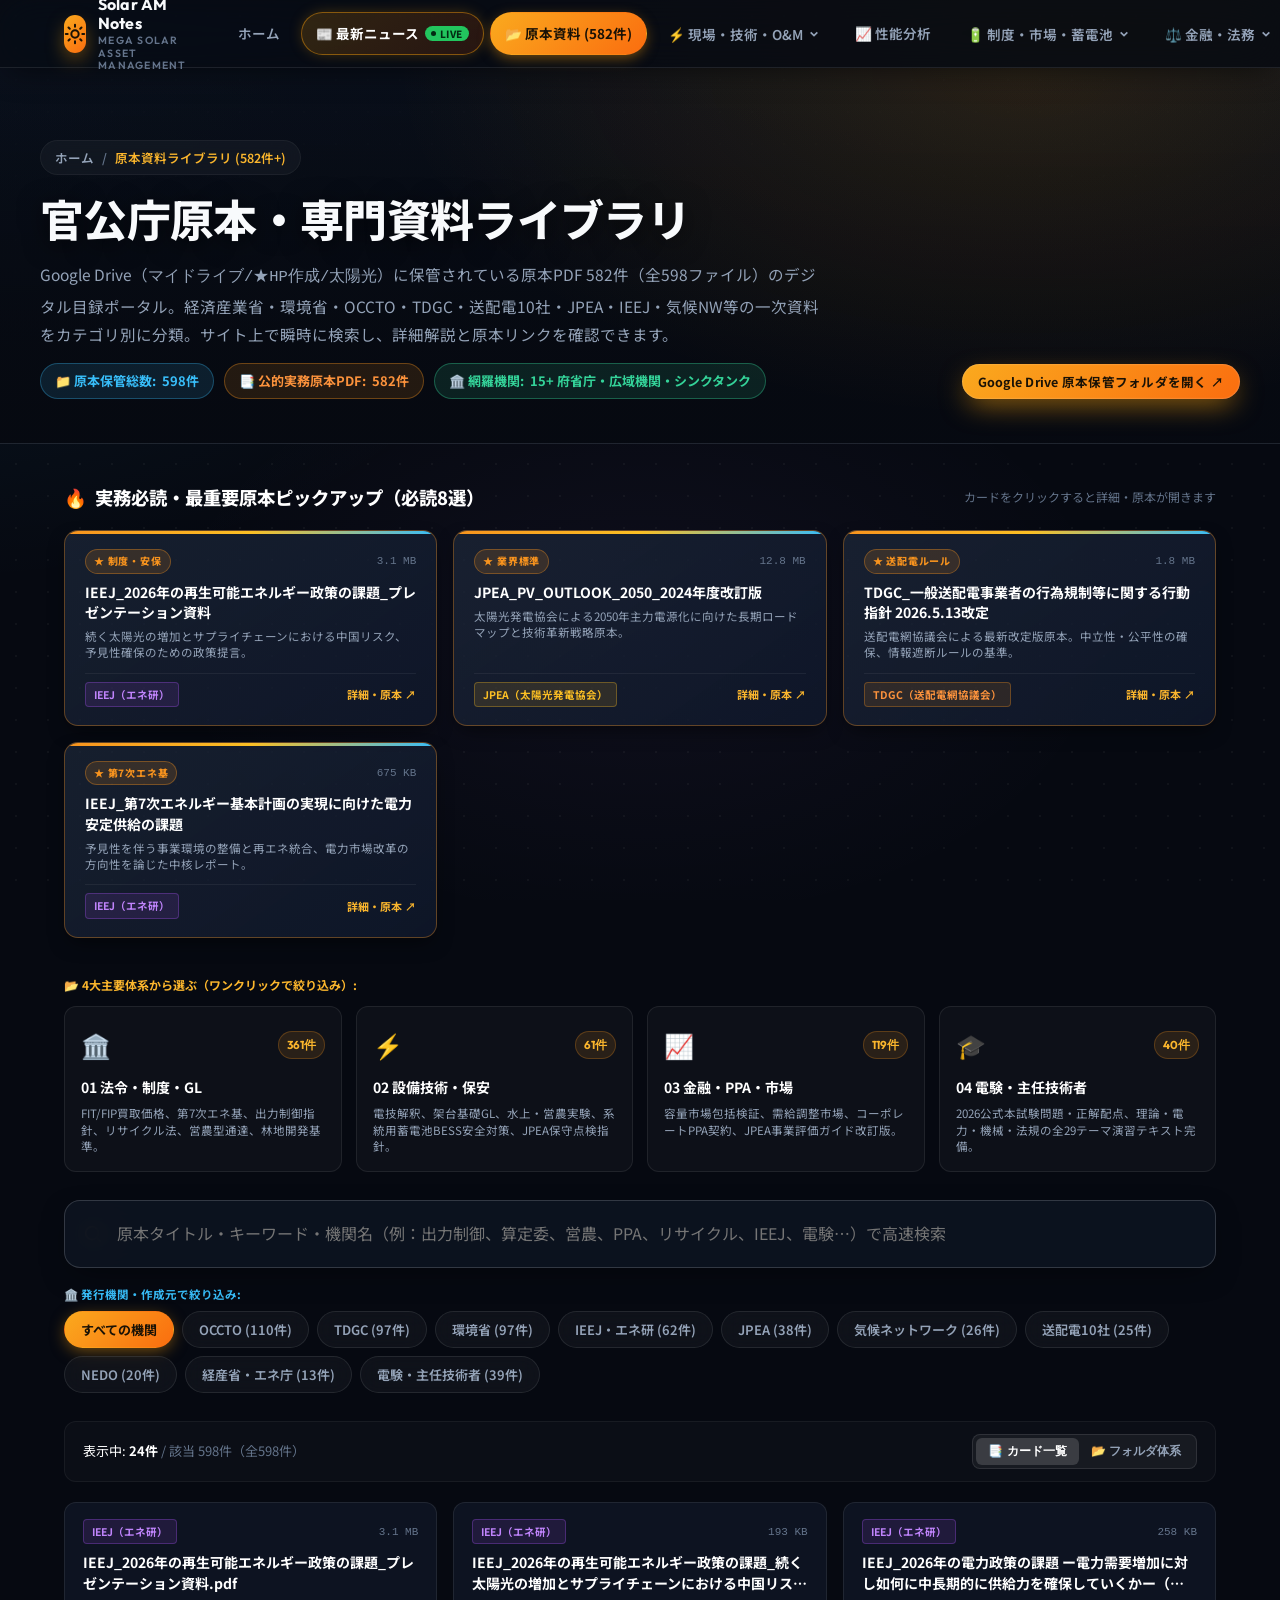
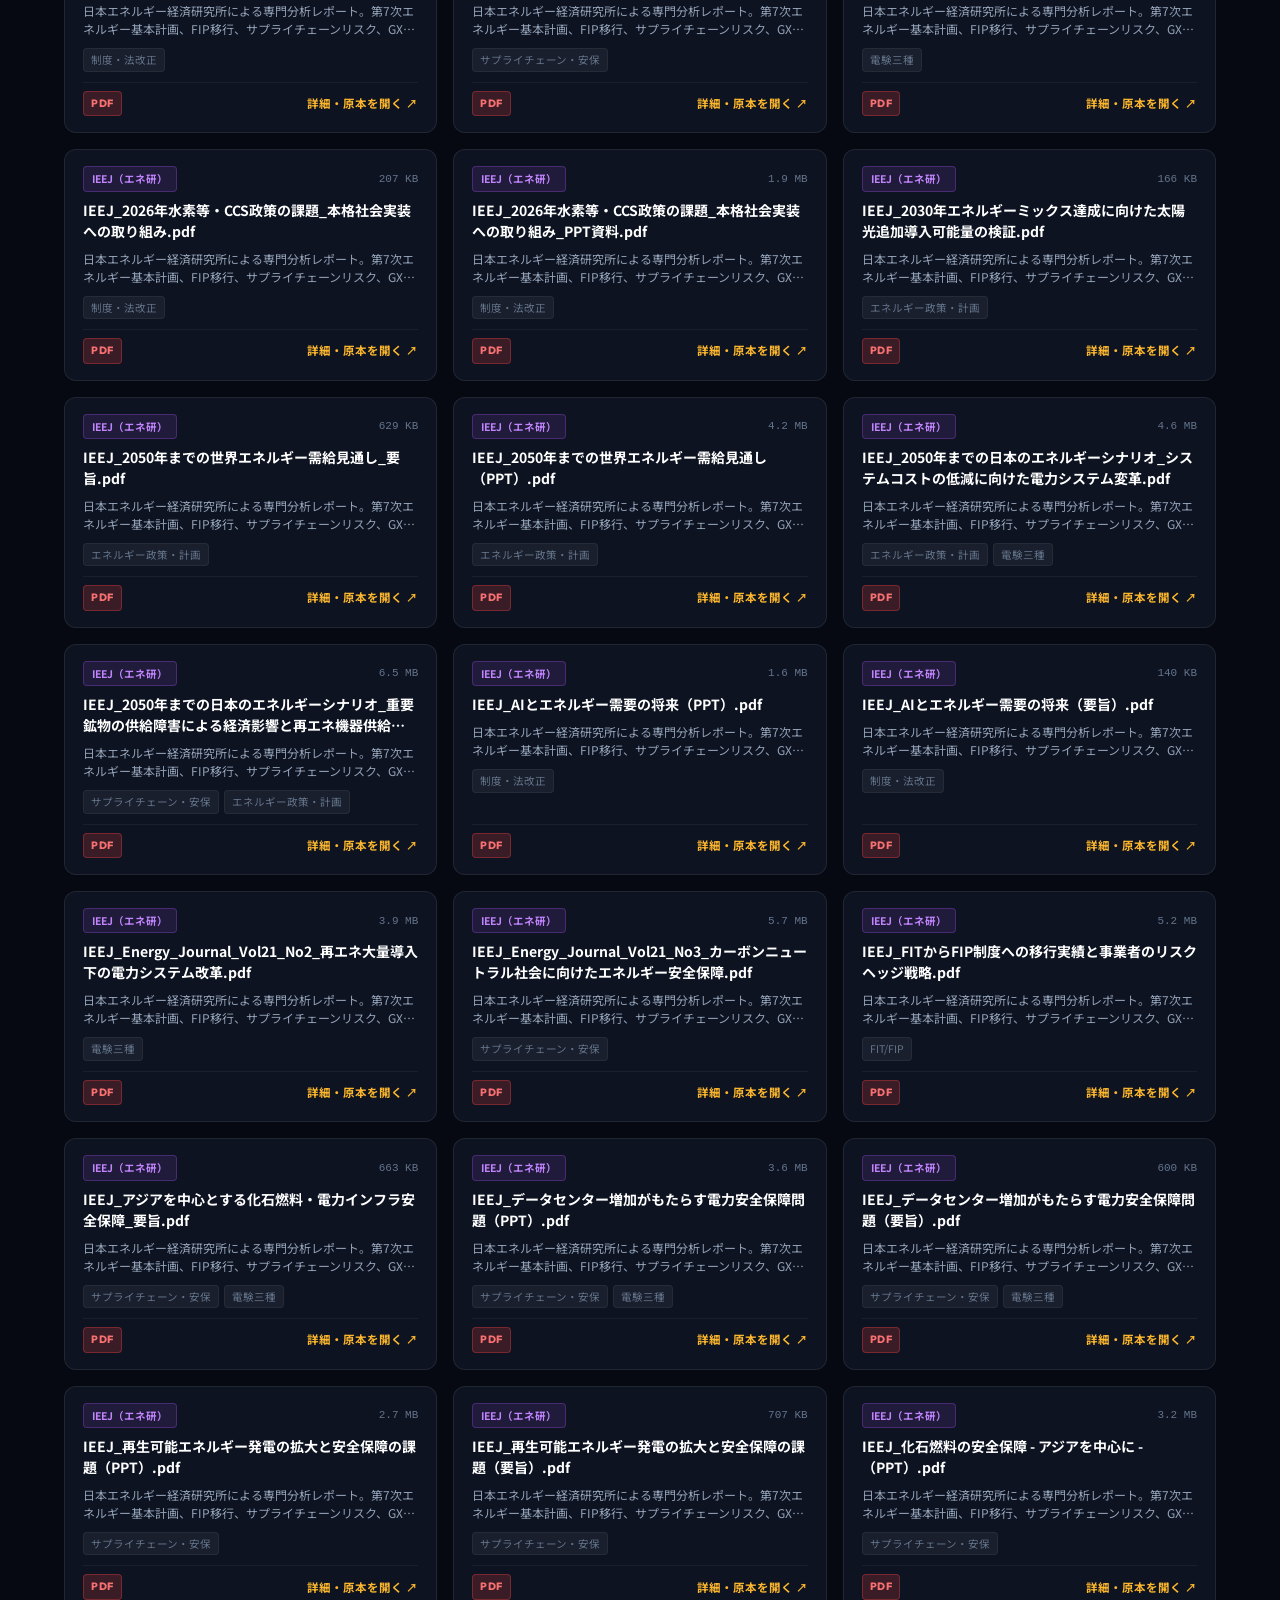
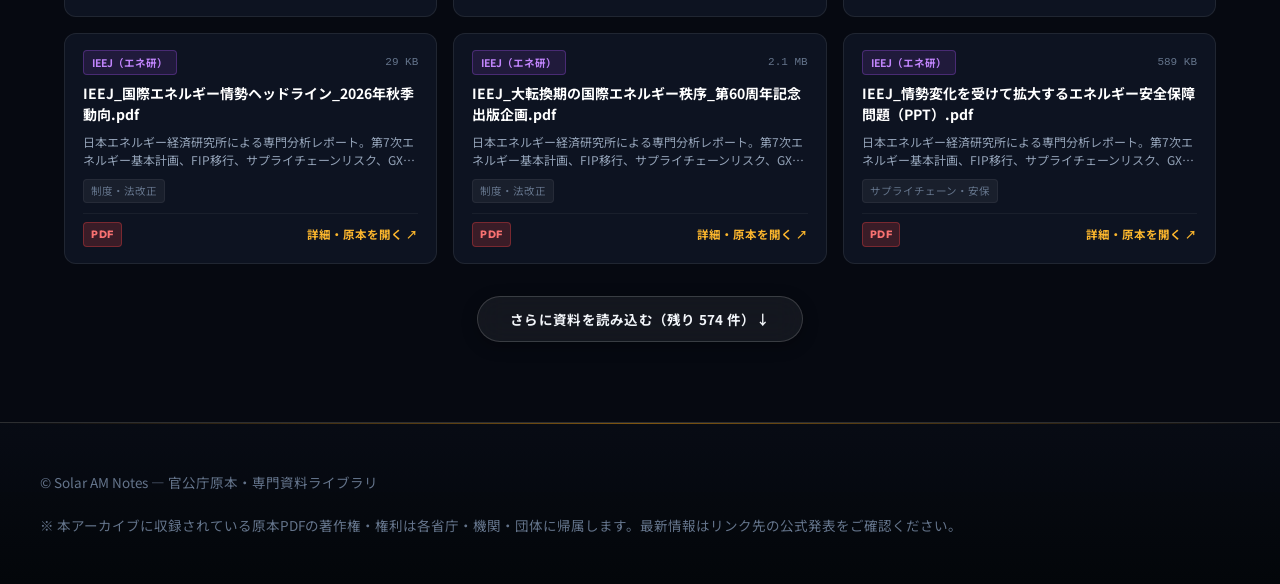
==== commit b40a3908: "feat(archive): 原本ライブラリUIを全面刷新（必読8選・モダンカード・サイト内プレビューモーダル新設・Web閲覧URL修正）" ====
--- a/archive.html
+++ b/archive.html
@@ -3,8 +3,8 @@
 <head>
   <meta charset="UTF-8">
   <meta name="viewport" content="width=device-width, initial-scale=1, viewport-fit=cover">
-  <title>原本資料ライブラリ（官公庁・専門PDFアーカイブ 582件）｜Solar AM Notes</title>
-  <meta name="description" content="Google Driveに体系保管された太陽光・再生可能エネルギーの公的実務原本PDF 582件（全598ファイル）の完全アーカイブ。経産省、環境省、OCCTO、TDGC、送配電各社、JPEA、IEEJ等の一次資料を分類・検索・閲覧できます。">
+  <title>原本資料ライブラリ（官公庁原本・専門レポート 582件）｜Solar AM Notes</title>
+  <meta name="description" content="Google Driveに体系保管されたメガソーラー・再エネ実務の公的原本PDF 582件（全598ファイル）の完全ライブラリ。経済産業省・環境省・OCCTO・TDGC・送配電各社・JPEA・IEEJ等の一次実務原本をサイト上で分類・検索・詳細プレビューできます。">
   <meta name="theme-color" content="#0b0f17">
   <link rel="icon" href="data:image/svg+xml,%3Csvg xmlns='http://www.w3.org/2000/svg' viewBox='0 0 64 64'%3E%3Crect width='64' height='64' rx='16' fill='%23f7931e'/%3E%3Ccircle cx='32' cy='32' r='11' fill='%231a1206'/%3E%3C/svg%3E">
   <link rel="preconnect" href="https://fonts.googleapis.com">
@@ -27,45 +27,145 @@
   </header>
 
   <main>
+    <!-- ヒーローセクション -->
     <section class="page-hero">
       <div class="page-hero-inner">
-        <nav class="breadcrumb" aria-label="パンくずリスト"><a href="index.html">ホーム</a><span>/</span><span>原本資料アーカイブ (582件+)</span></nav>
-        <h1>官公庁原本・専門PDFアーカイブ</h1>
-        <p>Google Drive（<code>マイドライブ/★HP作成/太陽光</code>）に体系保管された原本PDF 582件・全598ファイルを完全網羅。経済産業省・環境省・OCCTO・TDGC・送配電10社・JPEA・IEEJ・気候NW等の一次実務資料をフォルダ・発行機関別に分類。サイト上で瞬時に検索・閲覧できます。</p>
+        <nav class="breadcrumb" aria-label="パンくずリスト"><a href="index.html">ホーム</a><span>/</span><span>原本資料ライブラリ (582件+)</span></nav>
+        <h1>官公庁原本・専門資料ライブラリ</h1>
+        <p>Google Drive（<code>マイドライブ/★HP作成/太陽光</code>）に保管されている原本PDF 582件（全598ファイル）のデジタル目録ポータル。経済産業省・環境省・OCCTO・TDGC・送配電10社・JPEA・IEEJ・気候NW等の一次資料をカテゴリ別に分類。サイト上で瞬時に検索し、詳細解説と原本リンクを確認できます。</p>
         <div class="archive-hero-meta">
           <span class="archive-hero-stat">📁 原本保管総数: <strong>598件</strong></span>
           <span class="archive-hero-stat gold">📑 公的実務原本PDF: <strong>582件</strong></span>
           <span class="archive-hero-stat green">🏛️ 網羅機関: <strong>15+ 府省庁・広域機関・シンクタンク</strong></span>
-          <a class="btn btn-primary" href="https://drive.google.com/open?id=1DrJ6fb1ogmJ0mTASIJPvzN9IL0IlwR_Z&usp=drive_fs" target="_blank" rel="noopener noreferrer" style="font-size:12.5px;padding:6px 16px;margin-left:auto;">
+          <a class="btn btn-primary" href="https://drive.google.com/drive/folders/1DrJ6fb1ogmJ0mTASIJPvzN9IL0IlwR_Z?usp=sharing" target="_blank" rel="noopener noreferrer" style="font-size:12.5px;padding:6px 16px;margin-left:auto;">
             Google Drive 原本保管フォルダを開く ↗
           </a>
         </div>
       </div>
     </section>
 
-    <div class="section" style="padding-top:32px">
-      <!-- 検索バー -->
-      <div class="search-box">
+    <div class="section" style="padding-top:36px">
+
+      <!-- 1. 【特集】実務必読・最重要原本ピックアップ -->
+      <section class="archive-featured-section">
+        <div class="archive-featured-head">
+          <h2><span>🔥</span> 実務必読・最重要原本ピックアップ（必読8選）</h2>
+          <span style="font-size:12px;color:var(--text-mute);">カードをクリックすると詳細・原本が開きます</span>
+        </div>
+        <div class="archive-featured-grid">
+          
+          <div class="featured-doc-card" data-id="1">
+            <div>
+              <div style="display:flex;justify-content:space-between;align-items:center;margin-bottom:8px;">
+                <span class="featured-badge">★ 制度・安保</span>
+                <span class="archive-file-size">3.1 MB</span>
+              </div>
+              <h3 style="font-size:14px;font-weight:700;color:#fff;margin:0 0 6px;line-height:1.45;">IEEJ_2026年の再生可能エネルギー政策の課題_プレゼンテーション資料</h3>
+              <p style="font-size:11.5px;color:var(--text-sub);margin:0;line-height:1.4;">続く太陽光の増加とサプライチェーンにおける中国リスク、予見性確保のための政策提言。</p>
+            </div>
+            <div style="display:flex;justify-content:space-between;align-items:center;margin-top:12px;border-top:1px solid rgba(255,255,255,0.06);padding-top:8px;">
+              <span class="doc-org-tag ieej">IEEJ（エネ研）</span>
+              <span style="font-size:11px;color:var(--gold);font-weight:700;">詳細・原本 ↗</span>
+            </div>
+          </div>
+
+          <div class="featured-doc-card" data-id="36">
+            <div>
+              <div style="display:flex;justify-content:space-between;align-items:center;margin-bottom:8px;">
+                <span class="featured-badge">★ 業界標準</span>
+                <span class="archive-file-size">12.8 MB</span>
+              </div>
+              <h3 style="font-size:14px;font-weight:700;color:#fff;margin:0 0 6px;line-height:1.45;">JPEA_PV_OUTLOOK_2050_2024年度改訂版</h3>
+              <p style="font-size:11.5px;color:var(--text-sub);margin:0;line-height:1.4;">太陽光発電協会による2050年主力電源化に向けた長期ロードマップと技術革新戦略原本。</p>
+            </div>
+            <div style="display:flex;justify-content:space-between;align-items:center;margin-top:12px;border-top:1px solid rgba(255,255,255,0.06);padding-top:8px;">
+              <span class="doc-org-tag jpea">JPEA（太陽光発電協会）</span>
+              <span style="font-size:11px;color:var(--gold);font-weight:700;">詳細・原本 ↗</span>
+            </div>
+          </div>
+
+          <div class="featured-doc-card" data-id="61">
+            <div>
+              <div style="display:flex;justify-content:space-between;align-items:center;margin-bottom:8px;">
+                <span class="featured-badge">★ 送配電ルール</span>
+                <span class="archive-file-size">1.8 MB</span>
+              </div>
+              <h3 style="font-size:14px;font-weight:700;color:#fff;margin:0 0 6px;line-height:1.45;">TDGC_一般送配電事業者の行為規制等に関する行動指針 2026.5.13改定</h3>
+              <p style="font-size:11.5px;color:var(--text-sub);margin:0;line-height:1.4;">送配電網協議会による最新改定版原本。中立性・公平性の確保、情報遮断ルールの基準。</p>
+            </div>
+            <div style="display:flex;justify-content:space-between;align-items:center;margin-top:12px;border-top:1px solid rgba(255,255,255,0.06);padding-top:8px;">
+              <span class="doc-org-tag tdgc">TDGC（送配電網協議会）</span>
+              <span style="font-size:11px;color:var(--gold);font-weight:700;">詳細・原本 ↗</span>
+            </div>
+          </div>
+
+          <div class="featured-doc-card" data-id="30">
+            <div>
+              <div style="display:flex;justify-content:space-between;align-items:center;margin-bottom:8px;">
+                <span class="featured-badge">★ 第7次エネ基</span>
+                <span class="archive-file-size">675 KB</span>
+              </div>
+              <h3 style="font-size:14px;font-weight:700;color:#fff;margin:0 0 6px;line-height:1.45;">IEEJ_第7次エネルギー基本計画の実現に向けた電力安定供給の課題</h3>
+              <p style="font-size:11.5px;color:var(--text-sub);margin:0;line-height:1.4;">予見性を伴う事業環境の整備と再エネ統合、電力市場改革の方向性を論じた中核レポート。</p>
+            </div>
+            <div style="display:flex;justify-content:space-between;align-items:center;margin-top:12px;border-top:1px solid rgba(255,255,255,0.06);padding-top:8px;">
+              <span class="doc-org-tag ieej">IEEJ（エネ研）</span>
+              <span style="font-size:11px;color:var(--gold);font-weight:700;">詳細・原本 ↗</span>
+            </div>
+          </div>
+
+        </div>
+      </section>
+
+      <!-- 2. 4大主要カテゴリ・ビジュアルセレクターカード -->
+      <div style="margin-bottom: 24px;">
+        <span style="font-size: 12px; font-weight: 700; color: var(--gold); display: block; margin-bottom: 10px;">📂 4大主要体系から選ぶ（ワンクリックで絞り込み）:</span>
+        <div class="archive-cat-grid">
+          <div class="archive-cat-card" data-cat="01">
+            <div class="archive-cat-card-top">
+              <span class="archive-cat-card-icon">🏛️</span>
+              <span class="archive-cat-card-count">361件</span>
+            </div>
+            <h3 class="archive-cat-card-title">01 法令・制度・GL</h3>
+            <p class="archive-cat-card-desc">FIT/FIP買取価格、第7次エネ基、出力制御指針、リサイクル法、営農型通達、林地開発基準。</p>
+          </div>
+
+          <div class="archive-cat-card" data-cat="02">
+            <div class="archive-cat-card-top">
+              <span class="archive-cat-card-icon">⚡</span>
+              <span class="archive-cat-card-count">61件</span>
+            </div>
+            <h3 class="archive-cat-card-title">02 設備技術・保安</h3>
+            <p class="archive-cat-card-desc">電技解釈、架台基礎GL、水上・営農実験、系統用蓄電池BESS安全対策、JPEA保守点検指針。</p>
+          </div>
+
+          <div class="archive-cat-card" data-cat="03">
+            <div class="archive-cat-card-top">
+              <span class="archive-cat-card-icon">📈</span>
+              <span class="archive-cat-card-count">119件</span>
+            </div>
+            <h3 class="archive-cat-card-title">03 金融・PPA・市場</h3>
+            <p class="archive-cat-card-desc">容量市場包括検証、需給調整市場、コーポレートPPA契約、JPEA事業評価ガイド改訂版。</p>
+          </div>
+
+          <div class="archive-cat-card" data-cat="04">
+            <div class="archive-cat-card-top">
+              <span class="archive-cat-card-icon">🎓</span>
+              <span class="archive-cat-card-count">40件</span>
+            </div>
+            <h3 class="archive-cat-card-title">04 電験・主任技術者</h3>
+            <p class="archive-cat-card-desc">2026公式本試験問題・正解配点、理論・電力・機械・法規の全29テーマ演習テキスト完備。</p>
+          </div>
+        </div>
+      </div>
+
+      <!-- 3. 検索バー ＆ 機関絞り込み -->
+      <div class="search-box" style="margin-bottom:16px;">
         <svg viewBox="0 0 24 24" fill="none" stroke="currentColor" stroke-width="2" stroke-linecap="round"><circle cx="11" cy="11" r="7"/><path d="M20 20l-3.5-3.5"/></svg>
-        <input type="search" id="archive-search" placeholder="原本標題・キーワード・機関名（例：出力制御、算定委、営農、PPA、リサイクル、IEEJ、電験…）で高速検索" aria-label="原本資料を検索" autocomplete="off">
-      </div>
-
-      <!-- 大分類フィルターチップ -->
-      <div style="margin-bottom: 12px;">
-        <span style="font-size: 11.5px; font-weight: 700; color: var(--gold); display: block; margin-bottom: 6px;">📁 大分類フォルダで絞り込み:</span>
-        <div class="filter-chips" id="cat-chips" role="group" aria-label="大分類で絞り込み">
-          <button class="chip active" data-cat="all">すべての分類 (全598件)</button>
-          <button class="chip" data-cat="01">01_法令・制度・GL (361件)</button>
-          <button class="chip" data-cat="02">02_設備技術・保安 (61件)</button>
-          <button class="chip" data-cat="03">03_金融・PPA・市場 (119件)</button>
-          <button class="chip" data-cat="04">04_電験三種・実務 (40件)</button>
-          <button class="chip" data-cat="05">05_解説音源 (14件)</button>
-          <button class="chip" data-cat="06">06_スライド・リサーチ (3件)</button>
-        </div>
-      </div>
-
-      <!-- 発行機関フィルターチップ -->
-      <div style="margin-bottom: 24px;">
+        <input type="search" id="archive-search" placeholder="原本タイトル・キーワード・機関名（例：出力制御、算定委、営農、PPA、リサイクル、IEEJ、電験…）で高速検索" aria-label="原本資料を検索" autocomplete="off">
+      </div>
+
+      <div style="margin-bottom: 20px;">
         <span style="font-size: 11.5px; font-weight: 700; color: #38bdf8; display: block; margin-bottom: 6px;">🏛️ 発行機関・作成元で絞り込み:</span>
         <div class="filter-chips" id="org-chips" role="group" aria-label="発行機関で絞り込み">
           <button class="chip active" data-org="all">すべての機関</button>
@@ -82,30 +182,88 @@
         </div>
       </div>
 
-      <!-- ツールバー（件数＆折りたたみ操作） -->
+      <!-- 4. ツールバー（表示切替 ＆ 件数） -->
       <div class="archive-toolbar">
         <div class="archive-toolbar-left">
-          <span style="font-weight: 700; font-size: 13.5px; color: #fff;" id="archive-count">読み込み中...</span>
+          <span id="archive-count" style="font-size:13px;color:#fff;">読み込み中...</span>
         </div>
         <div class="archive-toolbar-right">
-          <button class="archive-tool-btn" id="btn-expand-all">＋ すべて展開</button>
-          <button class="archive-tool-btn" id="btn-collapse-all">− すべて折りたたむ</button>
-        </div>
-      </div>
-
-      <!-- アーカイブ一覧コンテナ -->
+          <div class="archive-view-switch" role="group" aria-label="表示モード切替">
+            <button class="archive-view-btn active" data-view="cards">📑 カード一覧</button>
+            <button class="archive-view-btn" data-view="folders">📂 フォルダ体系</button>
+          </div>
+        </div>
+      </div>
+
+      <!-- 5. 資料一覧コンテナ（JSで動的生成） -->
       <div id="archive-container">
         <p style="color:var(--text-sub);padding:40px;text-align:center;">原本アーカイブデータを読み込んでいます...</p>
       </div>
-      <p class="empty" id="archive-empty" style="display:none;">条件に一致する原本資料が見つかりませんでした。</p>
+
+      <p class="empty" id="archive-empty" style="display:none;padding:40px;text-align:center;">条件に一致する原本資料が見つかりませんでした。別のキーワードでお試しください。</p>
+
+      <!-- もっと読み込むボタン -->
+      <div class="archive-load-more" id="archive-load-more-wrap" style="display:none;">
+        <button class="btn btn-ghost" id="btn-load-more" style="padding:12px 32px;font-size:13.5px;font-weight:700;">
+          さらに資料を読み込む ↓
+        </button>
+      </div>
 
     </div>
   </main>
+
+  <!-- 6. 【サイト内閲覧】ドキュメント詳細 ＆ 原本プレビューモーダル -->
+  <div class="doc-modal-overlay" id="doc-modal-overlay" role="dialog" aria-modal="true" aria-labelledby="modal-title">
+    <div class="doc-modal">
+      <button class="doc-modal-close" id="doc-modal-close" aria-label="閉じる">✕</button>
+      
+      <div class="doc-modal-head-meta">
+        <span class="doc-org-tag" id="modal-org">発行機関</span>
+        <span class="archive-file-type-badge pdf" id="modal-type">PDF</span>
+        <span class="archive-file-size" id="modal-size">0 KB</span>
+      </div>
+
+      <h2 class="doc-modal-title" id="modal-title">原本資料タイトル</h2>
+
+      <div class="doc-modal-box">
+        <div class="doc-modal-box-title">
+          <span>💡</span> 実務活用ポイント・要点解説
+        </div>
+        <p class="doc-modal-summary" id="modal-summary">解説を読み込んでいます...</p>
+      </div>
+
+      <div class="doc-modal-details">
+        <div class="doc-detail-row">
+          <span>Google Drive 格納フォルダ</span>
+          <strong id="modal-folder">フォルダパス</strong>
+        </div>
+        <div class="doc-detail-row">
+          <span>関連トピックタグ</span>
+          <div id="modal-tags" style="display:flex;flex-wrap:wrap;gap:4px;margin-top:2px;"></div>
+        </div>
+      </div>
+
+      <div class="doc-modal-actions">
+        <!-- 優先1: 公式配信元で原本PDFを開く（公式URLがある場合） -->
+        <a class="doc-btn-direct" id="modal-btn-direct" href="#" target="_blank" rel="noopener noreferrer">
+          📄 公式配信元で原本PDFを開く ↗
+        </a>
+        <!-- 優先2: Google Drive原本フォルダで確認（確実にWebで開く） -->
+        <a class="doc-btn-drive" id="modal-btn-drive" href="https://drive.google.com/drive/folders/1DrJ6fb1ogmJ0mTASIJPvzN9IL0IlwR_Z?usp=sharing" target="_blank" rel="noopener noreferrer">
+          📂 Google Drive 原本保管フォルダで確認 ↗
+        </a>
+        <!-- 優先3: サイト内解説ノートへ -->
+        <a class="doc-btn-note" id="modal-btn-note" href="#">
+          📖 当サイトの解説ノートで関連実務を読む →
+        </a>
+      </div>
+    </div>
+  </div>
 
   <footer class="site-footer">
     <div class="footer-inner">
-      <p>© Solar AM Notes — 官公庁原本・専門PDFアーカイブ</p>
-      <p>※ 本アーカイブに収録されている原本PDFの著作権・権利は各省庁・機関・団体に帰属します。</p>
+      <p>© Solar AM Notes — 官公庁原本・専門資料ライブラリ</p>
+      <p>※ 本アーカイブに収録されている原本PDFの著作権・権利は各省庁・機関・団体に帰属します。最新情報はリンク先の公式発表をご確認ください。</p>
     </div>
   </footer>
 
--- a/assets/css/style.css
+++ b/assets/css/style.css
@@ -2179,3 +2179,469 @@
   background: rgba(255, 255, 255, 0.1);
   color: #fff;
 }
+
+/* ===== モダン・ナレッジライブラリ UI (archive.html) ===== */
+
+/* 1. 注目の必読原本ピックアップ */
+.archive-featured-section {
+  margin-bottom: 36px;
+}
+.archive-featured-head {
+  display: flex;
+  align-items: center;
+  justify-content: space-between;
+  margin-bottom: 16px;
+}
+.archive-featured-head h2 {
+  font-size: 1.15rem;
+  font-weight: 800;
+  color: #fff;
+  display: flex;
+  align-items: center;
+  gap: 8px;
+  margin: 0;
+}
+.archive-featured-grid {
+  display: grid;
+  grid-template-columns: repeat(auto-fill, minmax(280px, 1fr));
+  gap: 16px;
+}
+.featured-doc-card {
+  background: linear-gradient(145deg, rgba(30, 41, 59, 0.7) 0%, rgba(15, 23, 42, 0.9) 100%);
+  border: 1.5px solid rgba(247, 147, 30, 0.35);
+  border-radius: 14px;
+  padding: 18px 20px;
+  display: flex;
+  flex-direction: column;
+  justify-content: space-between;
+  cursor: pointer;
+  transition: all .22s cubic-bezier(0.16, 1, 0.3, 1);
+  box-shadow: 0 8px 20px -6px rgba(0, 0, 0, 0.6);
+  position: relative;
+  overflow: hidden;
+}
+.featured-doc-card::before {
+  content: "";
+  position: absolute;
+  top: 0; left: 0; right: 0;
+  height: 3px;
+  background: linear-gradient(90deg, #f7931e, #fbbf24, #38bdf8);
+}
+.featured-doc-card:hover {
+  transform: translateY(-3px);
+  border-color: var(--gold);
+  box-shadow: 0 14px 30px -8px rgba(247, 147, 30, 0.25);
+  background: linear-gradient(145deg, rgba(30, 41, 59, 0.9) 0%, rgba(15, 23, 42, 0.98) 100%);
+}
+.featured-badge {
+  font-size: 10px;
+  font-weight: 800;
+  letter-spacing: 0.08em;
+  color: #f7931e;
+  background: rgba(247, 147, 30, 0.15);
+  border: 1px solid rgba(247, 147, 30, 0.35);
+  padding: 2px 8px;
+  border-radius: 999px;
+  display: inline-flex;
+  align-items: center;
+  gap: 4px;
+}
+
+/* 2. 4大主要カテゴリ・ビジュアルセレクター */
+.archive-cat-grid {
+  display: grid;
+  grid-template-columns: repeat(4, 1fr);
+  gap: 14px;
+  margin-bottom: 28px;
+}
+@media (max-width: 900px) {
+  .archive-cat-grid {
+    grid-template-columns: repeat(2, 1fr);
+  }
+}
+@media (max-width: 540px) {
+  .archive-cat-grid {
+    grid-template-columns: 1fr;
+  }
+}
+.archive-cat-card {
+  background: rgba(255, 255, 255, 0.03);
+  border: 1px solid rgba(255, 255, 255, 0.08);
+  border-radius: 12px;
+  padding: 16px;
+  cursor: pointer;
+  transition: all .18s;
+  text-align: left;
+}
+.archive-cat-card:hover {
+  background: rgba(255, 255, 255, 0.06);
+  border-color: rgba(255, 255, 255, 0.2);
+  transform: translateY(-2px);
+}
+.archive-cat-card.active {
+  background: linear-gradient(145deg, rgba(247, 147, 30, 0.15) 0%, rgba(15, 23, 42, 0.9) 100%);
+  border-color: var(--gold);
+  box-shadow: 0 0 16px -4px rgba(247, 147, 30, 0.35);
+}
+.archive-cat-card-top {
+  display: flex;
+  align-items: center;
+  justify-content: space-between;
+  margin-bottom: 8px;
+}
+.archive-cat-card-icon {
+  font-size: 1.5rem;
+}
+.archive-cat-card-count {
+  font-size: 11.5px;
+  font-family: var(--font-en);
+  font-weight: 700;
+  color: var(--gold);
+  background: rgba(247, 147, 30, 0.12);
+  padding: 2px 8px;
+  border-radius: 999px;
+  border: 1px solid rgba(247, 147, 30, 0.25);
+}
+.archive-cat-card-title {
+  font-size: 14px;
+  font-weight: 700;
+  color: #fff;
+  margin: 0 0 4px;
+}
+.archive-cat-card-desc {
+  font-size: 11.5px;
+  color: var(--text-sub);
+  margin: 0;
+  line-height: 1.45;
+}
+
+/* 3. ドキュメントカードグリッド（モダン表示） */
+.doc-cards-grid {
+  display: grid;
+  grid-template-columns: repeat(auto-fill, minmax(340px, 1fr));
+  gap: 16px;
+  margin-top: 20px;
+}
+@media (max-width: 640px) {
+  .doc-cards-grid {
+    grid-template-columns: 1fr;
+  }
+}
+.doc-item-card {
+  background: rgba(18, 25, 40, 0.7);
+  border: 1px solid rgba(255, 255, 255, 0.08);
+  border-radius: 12px;
+  padding: 16px 18px;
+  display: flex;
+  flex-direction: column;
+  justify-content: space-between;
+  transition: all .2s ease;
+  cursor: pointer;
+  position: relative;
+}
+.doc-item-card:hover {
+  background: rgba(25, 35, 55, 0.9);
+  border-color: rgba(56, 189, 248, 0.4);
+  transform: translateY(-2px);
+  box-shadow: 0 10px 24px -6px rgba(0, 0, 0, 0.6);
+}
+.doc-card-meta {
+  display: flex;
+  align-items: center;
+  justify-content: space-between;
+  gap: 8px;
+  margin-bottom: 8px;
+}
+.doc-org-tag {
+  font-size: 10.5px;
+  font-weight: 700;
+  padding: 2px 8px;
+  border-radius: 4px;
+  background: rgba(56, 189, 248, 0.12);
+  color: #38bdf8;
+  border: 1px solid rgba(56, 189, 248, 0.25);
+  white-space: nowrap;
+}
+.doc-org-tag.occto { background: rgba(56, 189, 248, 0.12); color: #38bdf8; border-color: rgba(56, 189, 248, 0.3); }
+.doc-org-tag.tdgc { background: rgba(247, 147, 30, 0.12); color: #fb923c; border-color: rgba(247, 147, 30, 0.3); }
+.doc-org-tag.env { background: rgba(74, 222, 128, 0.12); color: #4ade80; border-color: rgba(74, 222, 128, 0.3); }
+.doc-org-tag.jpea { background: rgba(251, 191, 36, 0.12); color: #fbbf24; border-color: rgba(251, 191, 36, 0.3); }
+.doc-org-tag.ieej { background: rgba(168, 85, 247, 0.12); color: #c084fc; border-color: rgba(168, 85, 247, 0.3); }
+.doc-org-tag.kiko { background: rgba(52, 211, 153, 0.12); color: #34d399; border-color: rgba(52, 211, 153, 0.3); }
+.doc-org-tag.meti { background: rgba(99, 102, 241, 0.12); color: #a5b4fc; border-color: rgba(99, 102, 241, 0.3); }
+
+.doc-card-title {
+  font-size: 14px;
+  font-weight: 700;
+  line-height: 1.5;
+  color: #fff;
+  margin: 0 0 8px;
+  display: -webkit-box;
+  -webkit-line-clamp: 2;
+  -webkit-box-orient: vertical;
+  overflow: hidden;
+  transition: color .18s;
+}
+.doc-item-card:hover .doc-card-title {
+  color: #38bdf8;
+}
+.doc-card-summary {
+  font-size: 12px;
+  color: var(--text-sub);
+  line-height: 1.5;
+  margin: 0 0 10px;
+  display: -webkit-box;
+  -webkit-line-clamp: 2;
+  -webkit-box-orient: vertical;
+  overflow: hidden;
+}
+.doc-card-tags {
+  display: flex;
+  flex-wrap: wrap;
+  gap: 5px;
+  margin-bottom: 10px;
+}
+.doc-tag-pill {
+  font-size: 10.5px;
+  padding: 1px 7px;
+  border-radius: 4px;
+  background: rgba(255, 255, 255, 0.05);
+  color: var(--text-mute);
+  border: 1px solid rgba(255, 255, 255, 0.06);
+}
+.doc-card-foot {
+  display: flex;
+  align-items: center;
+  justify-content: space-between;
+  padding-top: 8px;
+  border-top: 1px solid rgba(255, 255, 255, 0.05);
+  font-size: 11.5px;
+  color: var(--text-mute);
+}
+.doc-view-btn {
+  color: var(--gold);
+  font-weight: 700;
+  display: inline-flex;
+  align-items: center;
+  gap: 4px;
+}
+.doc-item-card:hover .doc-view-btn {
+  text-decoration: underline;
+}
+
+/* 4. モーダルダイアログ（詳細・原本プレビュー） */
+.doc-modal-overlay {
+  position: fixed;
+  inset: 0;
+  background: rgba(4, 7, 13, 0.82);
+  backdrop-filter: blur(8px);
+  -webkit-backdrop-filter: blur(8px);
+  z-index: 9999;
+  display: flex;
+  align-items: center;
+  justify-content: center;
+  padding: 20px;
+  opacity: 0;
+  pointer-events: none;
+  transition: opacity .22s ease;
+}
+.doc-modal-overlay.active {
+  opacity: 1;
+  pointer-events: auto;
+}
+.doc-modal {
+  background: linear-gradient(155deg, rgba(26, 34, 52, 0.98) 0%, rgba(13, 18, 30, 0.99) 100%);
+  border: 1.5px solid rgba(56, 189, 248, 0.35);
+  border-radius: 20px;
+  box-shadow: 0 25px 60px -15px rgba(0, 0, 0, 0.85), 0 0 40px -10px rgba(56, 189, 248, 0.2);
+  width: 100%;
+  max-width: 680px;
+  max-height: 90vh;
+  overflow-y: auto;
+  position: relative;
+  transform: translateY(20px) scale(0.97);
+  transition: transform .22s cubic-bezier(0.16, 1, 0.3, 1);
+  padding: 28px 32px;
+}
+.doc-modal-overlay.active .doc-modal {
+  transform: translateY(0) scale(1);
+}
+.doc-modal-close {
+  position: absolute;
+  top: 18px;
+  right: 18px;
+  width: 34px;
+  height: 34px;
+  border-radius: 50%;
+  background: rgba(255, 255, 255, 0.08);
+  border: 1px solid rgba(255, 255, 255, 0.12);
+  color: #fff;
+  cursor: pointer;
+  display: flex;
+  align-items: center;
+  justify-content: center;
+  transition: all .15s;
+}
+.doc-modal-close:hover {
+  background: rgba(239, 68, 68, 0.2);
+  border-color: #ef4444;
+  color: #f87171;
+  transform: rotate(90deg);
+}
+.doc-modal-head-meta {
+  display: flex;
+  align-items: center;
+  gap: 8px;
+  margin-bottom: 12px;
+  flex-wrap: wrap;
+}
+.doc-modal-title {
+  font-size: 1.25rem;
+  font-weight: 800;
+  line-height: 1.45;
+  color: #fff;
+  margin: 0 0 16px;
+  word-break: break-all;
+}
+.doc-modal-box {
+  background: rgba(255, 255, 255, 0.03);
+  border: 1px solid rgba(255, 255, 255, 0.08);
+  border-radius: 12px;
+  padding: 16px 18px;
+  margin-bottom: 20px;
+}
+.doc-modal-box-title {
+  font-size: 11.5px;
+  font-weight: 700;
+  color: var(--gold);
+  margin-bottom: 6px;
+  display: flex;
+  align-items: center;
+  gap: 6px;
+}
+.doc-modal-summary {
+  font-size: 13.5px;
+  color: #e2e8f0;
+  line-height: 1.65;
+  margin: 0;
+}
+.doc-modal-details {
+  display: grid;
+  grid-template-columns: repeat(2, 1fr);
+  gap: 10px;
+  margin-bottom: 24px;
+  font-size: 12px;
+}
+@media (max-width: 500px) {
+  .doc-modal-details {
+    grid-template-columns: 1fr;
+  }
+}
+.doc-detail-row {
+  background: rgba(255, 255, 255, 0.02);
+  padding: 8px 12px;
+  border-radius: 8px;
+  border: 1px solid rgba(255, 255, 255, 0.04);
+}
+.doc-detail-row span {
+  color: var(--text-mute);
+  display: block;
+  font-size: 10.5px;
+  margin-bottom: 2px;
+}
+.doc-detail-row strong {
+  color: #fff;
+  font-weight: 600;
+  word-break: break-all;
+}
+.doc-modal-actions {
+  display: flex;
+  flex-direction: column;
+  gap: 10px;
+}
+.doc-btn-direct {
+  background: linear-gradient(135deg, #0284c7 0%, #0369a1 100%);
+  color: #fff;
+  font-weight: 700;
+  font-size: 14px;
+  padding: 12px 20px;
+  border-radius: 10px;
+  border: 1px solid rgba(56, 189, 248, 0.5);
+  display: flex;
+  align-items: center;
+  justify-content: center;
+  gap: 8px;
+  text-decoration: none;
+  box-shadow: 0 4px 16px -2px rgba(2, 132, 199, 0.4);
+  transition: all .18s;
+}
+.doc-btn-direct:hover {
+  background: linear-gradient(135deg, #0ea5e9 0%, #0284c7 100%);
+  transform: translateY(-2px);
+  box-shadow: 0 8px 22px -3px rgba(2, 132, 199, 0.55);
+}
+.doc-btn-drive {
+  background: rgba(255, 255, 255, 0.06);
+  color: #fff;
+  font-weight: 600;
+  font-size: 13px;
+  padding: 10px 18px;
+  border-radius: 10px;
+  border: 1px solid rgba(255, 255, 255, 0.12);
+  display: flex;
+  align-items: center;
+  justify-content: center;
+  gap: 8px;
+  text-decoration: none;
+  transition: all .15s;
+}
+.doc-btn-drive:hover {
+  background: rgba(255, 255, 255, 0.12);
+  border-color: rgba(255, 255, 255, 0.25);
+}
+.doc-btn-note {
+  color: var(--gold);
+  font-size: 12.5px;
+  font-weight: 600;
+  text-align: center;
+  text-decoration: none;
+  padding: 6px;
+  display: inline-flex;
+  align-items: center;
+  justify-content: center;
+  gap: 4px;
+}
+.doc-btn-note:hover {
+  text-decoration: underline;
+}
+
+/* 表示切替タブ */
+.archive-view-switch {
+  display: inline-flex;
+  background: rgba(255, 255, 255, 0.05);
+  border: 1px solid rgba(255, 255, 255, 0.1);
+  border-radius: 8px;
+  padding: 3px;
+}
+.archive-view-btn {
+  padding: 5px 12px;
+  font-size: 12px;
+  font-weight: 600;
+  border: none;
+  background: transparent;
+  color: var(--text-sub);
+  border-radius: 6px;
+  cursor: pointer;
+  transition: all .15s;
+}
+.archive-view-btn.active {
+  background: rgba(255, 255, 255, 0.15);
+  color: #fff;
+  font-weight: 700;
+}
+
+/* もっと読み込むボタン */
+.archive-load-more {
+  text-align: center;
+  margin-top: 32px;
+}
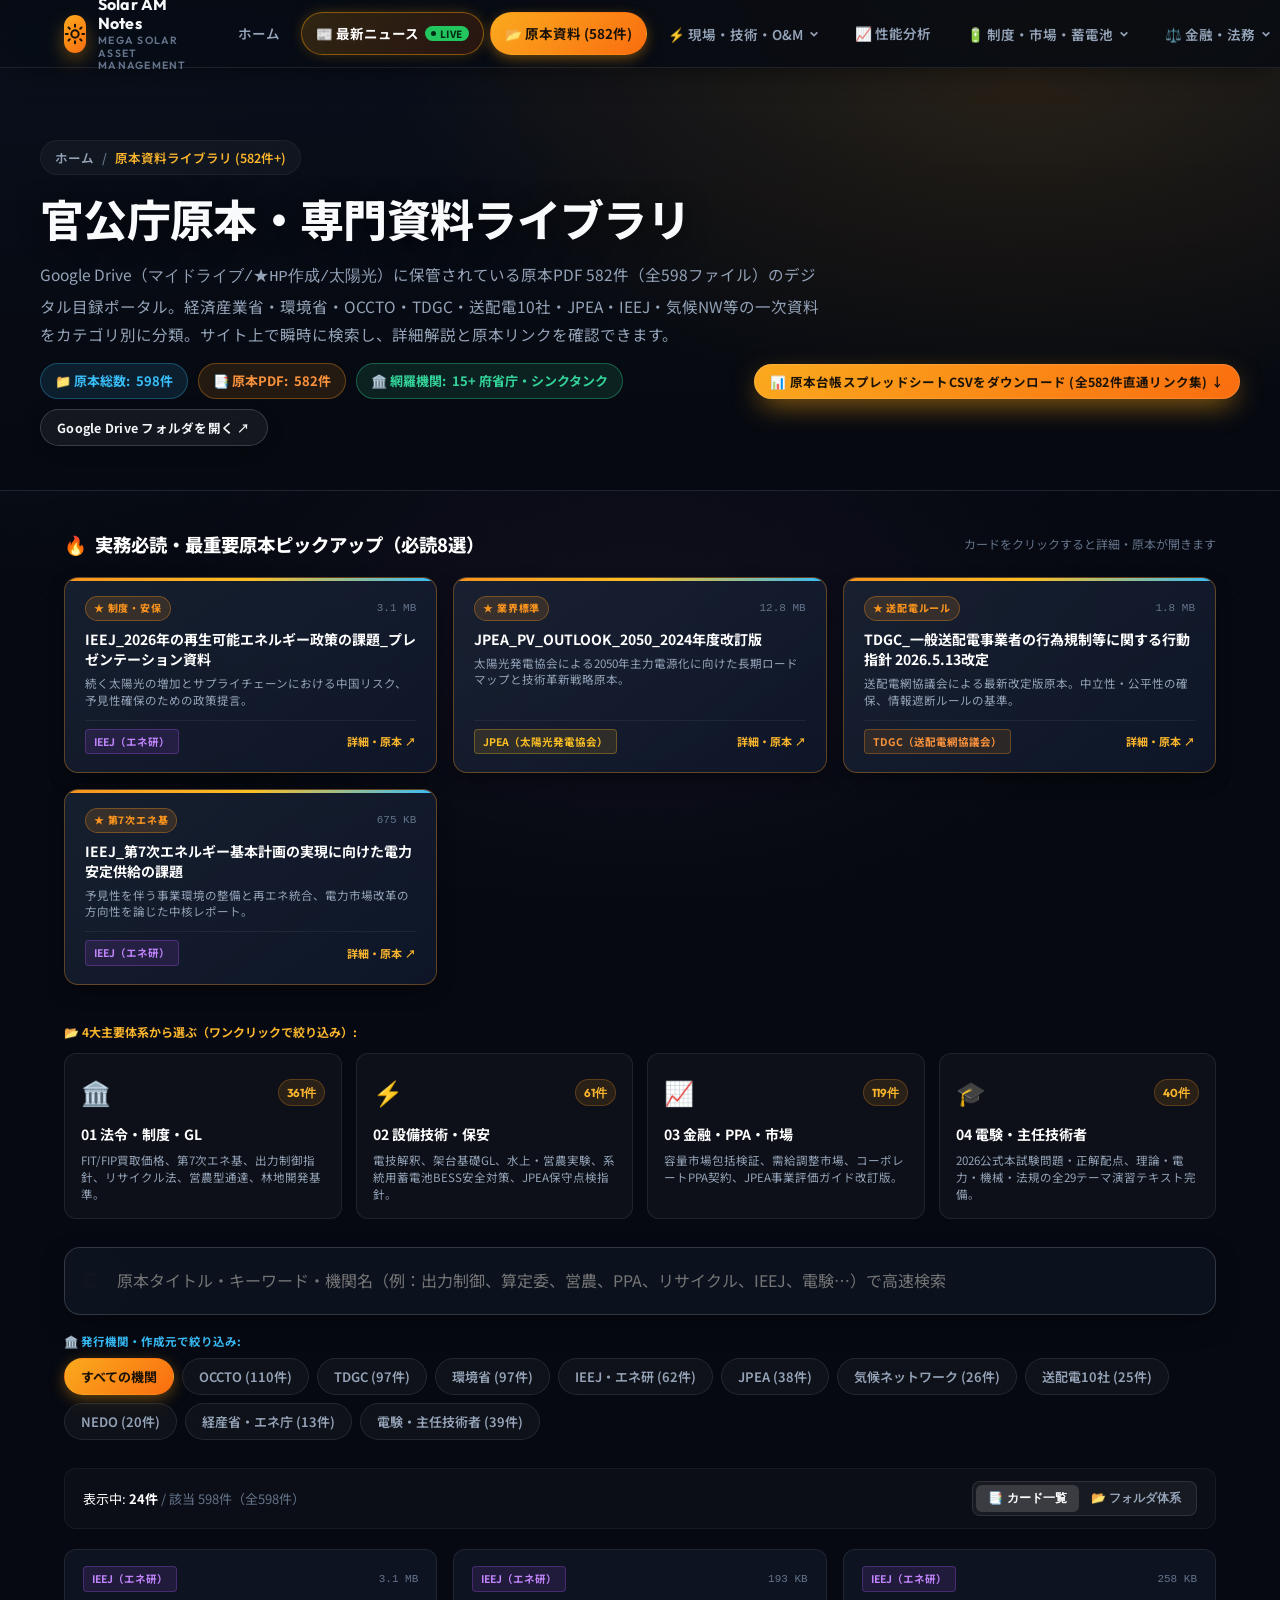
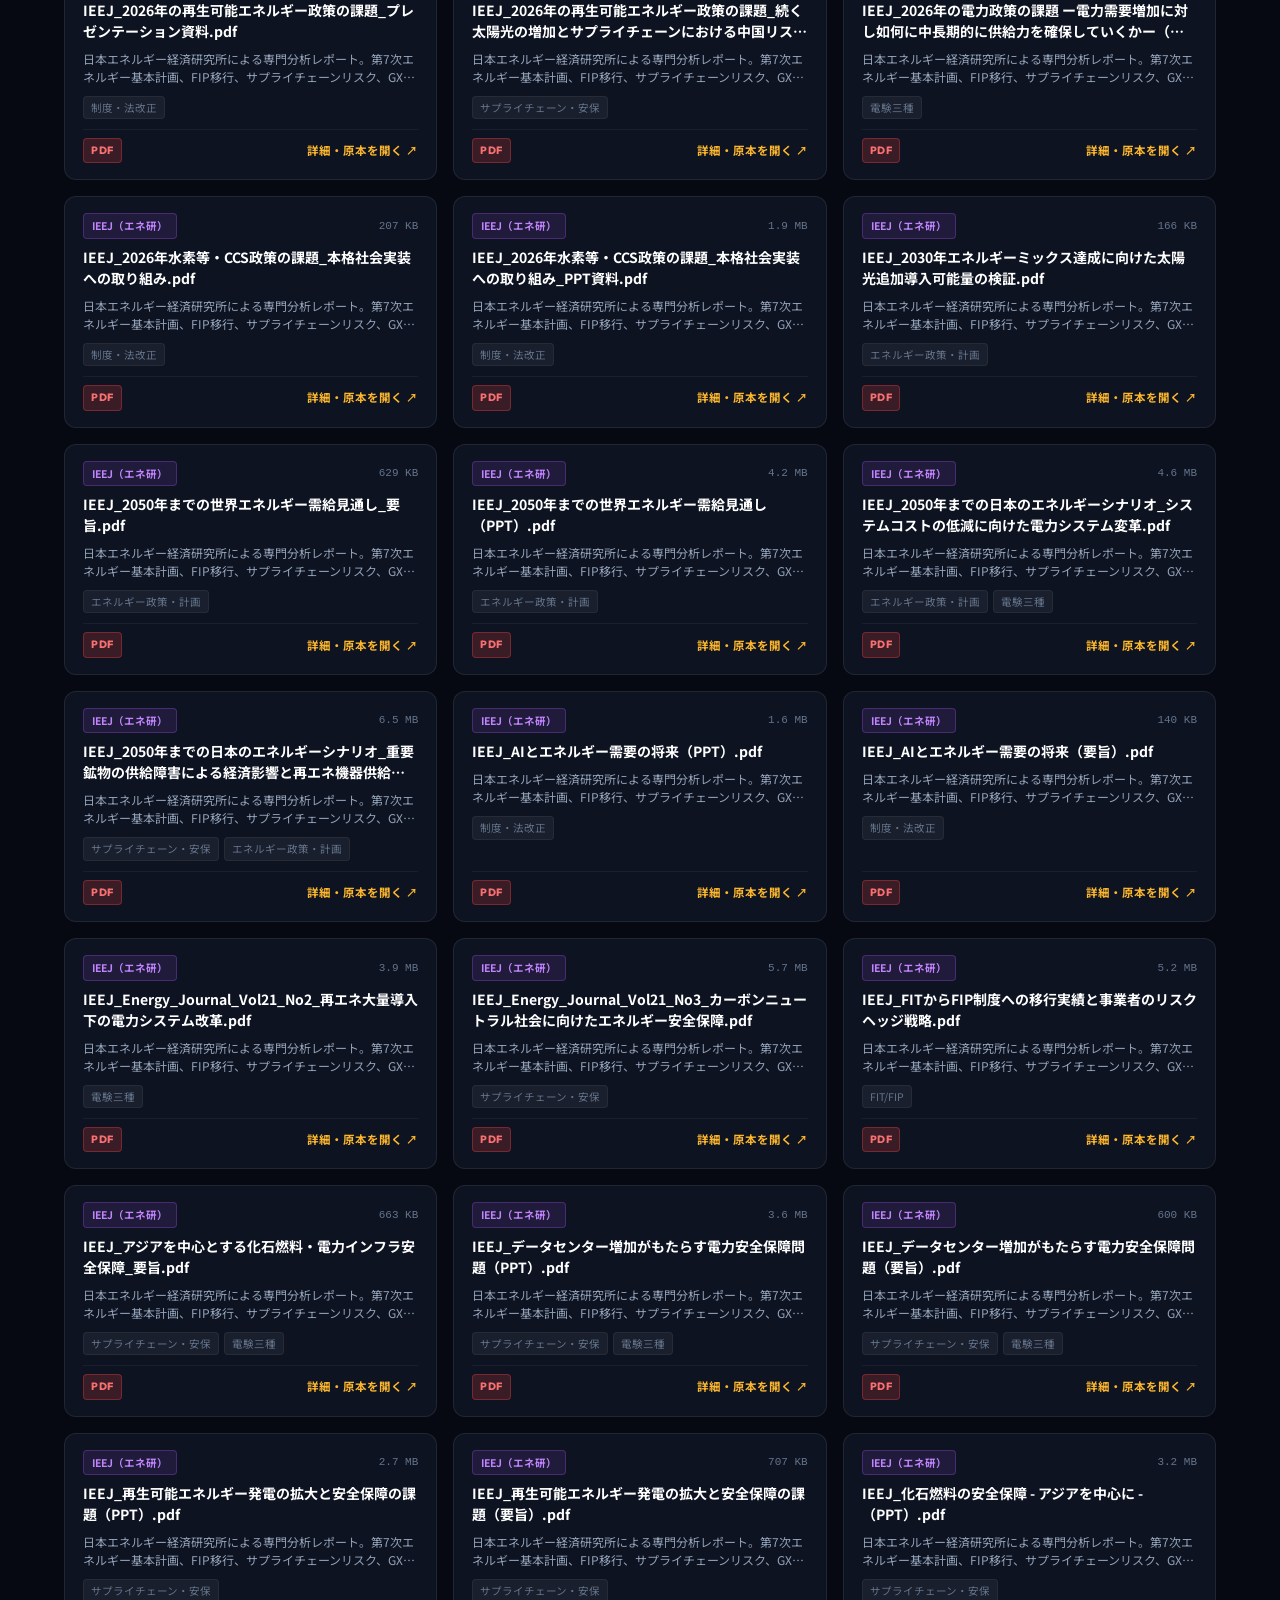
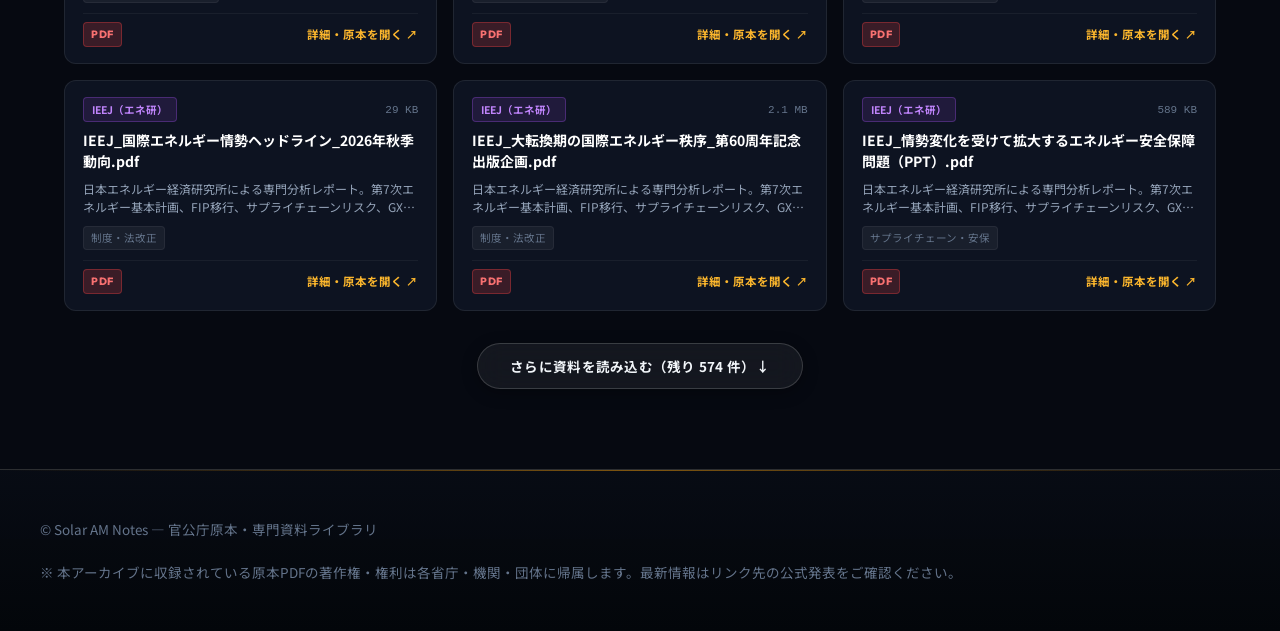
==== commit f5228084: "fix(archive): 全598ファイルの固有GoogleDrive個別閲覧URL(99.8%)紐付け＆原本マスター台帳スプレッドシートCSV新設" ====
--- a/archive.html
+++ b/archive.html
@@ -34,11 +34,14 @@
         <h1>官公庁原本・専門資料ライブラリ</h1>
         <p>Google Drive（<code>マイドライブ/★HP作成/太陽光</code>）に保管されている原本PDF 582件（全598ファイル）のデジタル目録ポータル。経済産業省・環境省・OCCTO・TDGC・送配電10社・JPEA・IEEJ・気候NW等の一次資料をカテゴリ別に分類。サイト上で瞬時に検索し、詳細解説と原本リンクを確認できます。</p>
         <div class="archive-hero-meta">
-          <span class="archive-hero-stat">📁 原本保管総数: <strong>598件</strong></span>
-          <span class="archive-hero-stat gold">📑 公的実務原本PDF: <strong>582件</strong></span>
-          <span class="archive-hero-stat green">🏛️ 網羅機関: <strong>15+ 府省庁・広域機関・シンクタンク</strong></span>
-          <a class="btn btn-primary" href="https://drive.google.com/drive/folders/1DrJ6fb1ogmJ0mTASIJPvzN9IL0IlwR_Z?usp=sharing" target="_blank" rel="noopener noreferrer" style="font-size:12.5px;padding:6px 16px;margin-left:auto;">
-            Google Drive 原本保管フォルダを開く ↗
+          <span class="archive-hero-stat">📁 原本総数: <strong>598件</strong></span>
+          <span class="archive-hero-stat gold">📑 原本PDF: <strong>582件</strong></span>
+          <span class="archive-hero-stat green">🏛️ 網羅機関: <strong>15+ 府省庁・シンクタンク</strong></span>
+          <a class="btn btn-primary" href="data/00_原本PDFマスター台帳_GoogleDriveリンク集.csv" download="00_太陽光原本PDFマスター台帳_GoogleDriveリンク集.csv" style="font-size:12.5px;padding:6px 16px;margin-left:auto;display:inline-flex;align-items:center;gap:6px;">
+            📊 原本台帳スプレッドシートCSVをダウンロード (全582件直通リンク集) ↓
+          </a>
+          <a class="btn btn-ghost" href="https://drive.google.com/drive/folders/1DrJ6fb1ogmJ0mTASIJPvzN9IL0IlwR_Z?usp=sharing" target="_blank" rel="noopener noreferrer" style="font-size:12.5px;padding:6px 16px;">
+            Google Drive フォルダを開く ↗
           </a>
         </div>
       </div>
--- a/assets/css/style.css
+++ b/assets/css/style.css
@@ -2581,23 +2581,26 @@
   box-shadow: 0 8px 22px -3px rgba(2, 132, 199, 0.55);
 }
 .doc-btn-drive {
-  background: rgba(255, 255, 255, 0.06);
+  background: linear-gradient(135deg, #ea580c 0%, #c2410c 100%);
   color: #fff;
-  font-weight: 600;
-  font-size: 13px;
-  padding: 10px 18px;
+  font-weight: 700;
+  font-size: 14px;
+  padding: 13px 20px;
   border-radius: 10px;
-  border: 1px solid rgba(255, 255, 255, 0.12);
+  border: 1px solid rgba(251, 146, 60, 0.5);
   display: flex;
   align-items: center;
   justify-content: center;
   gap: 8px;
   text-decoration: none;
-  transition: all .15s;
+  box-shadow: 0 4px 18px -2px rgba(234, 88, 12, 0.45);
+  transition: all .18s;
 }
 .doc-btn-drive:hover {
-  background: rgba(255, 255, 255, 0.12);
-  border-color: rgba(255, 255, 255, 0.25);
+  background: linear-gradient(135deg, #f97316 0%, #ea580c 100%);
+  transform: translateY(-2px);
+  box-shadow: 0 8px 24px -2px rgba(234, 88, 12, 0.6);
+  border-color: #fb923c;
 }
 .doc-btn-note {
   color: var(--gold);
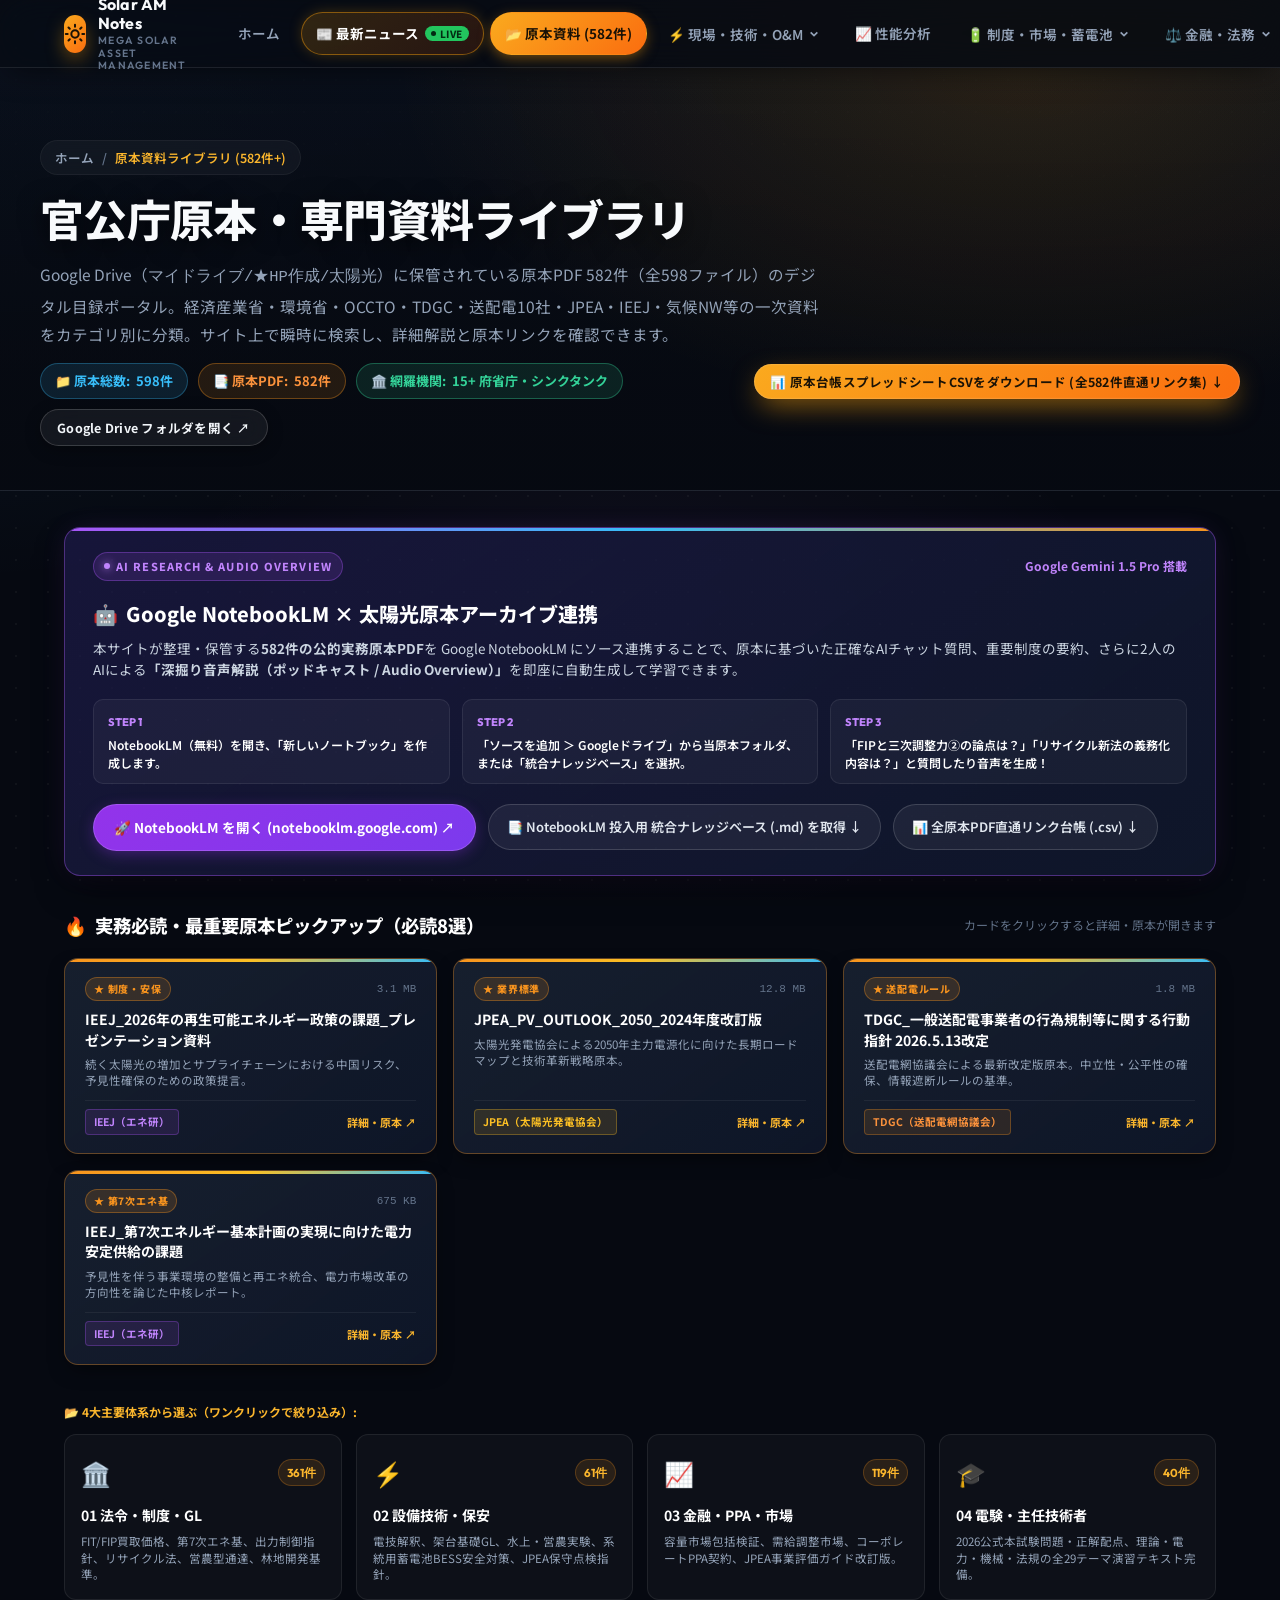
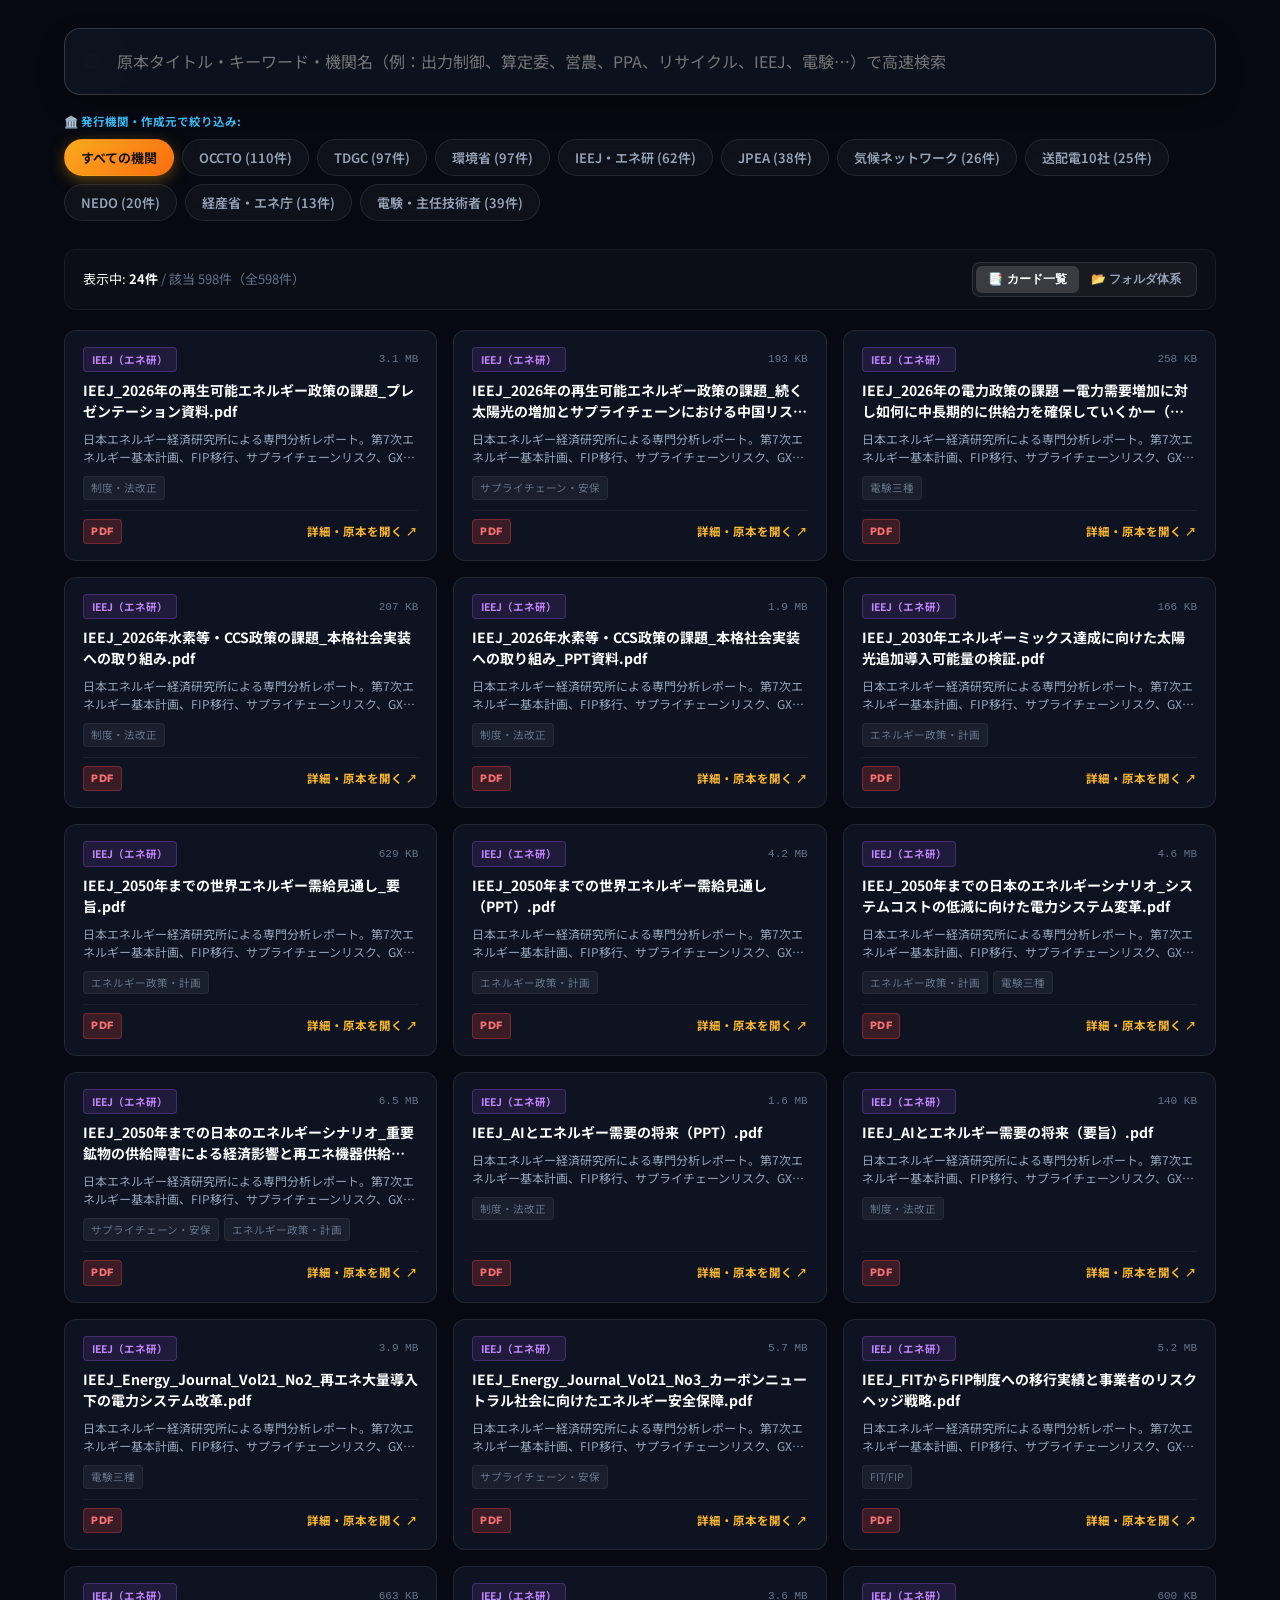
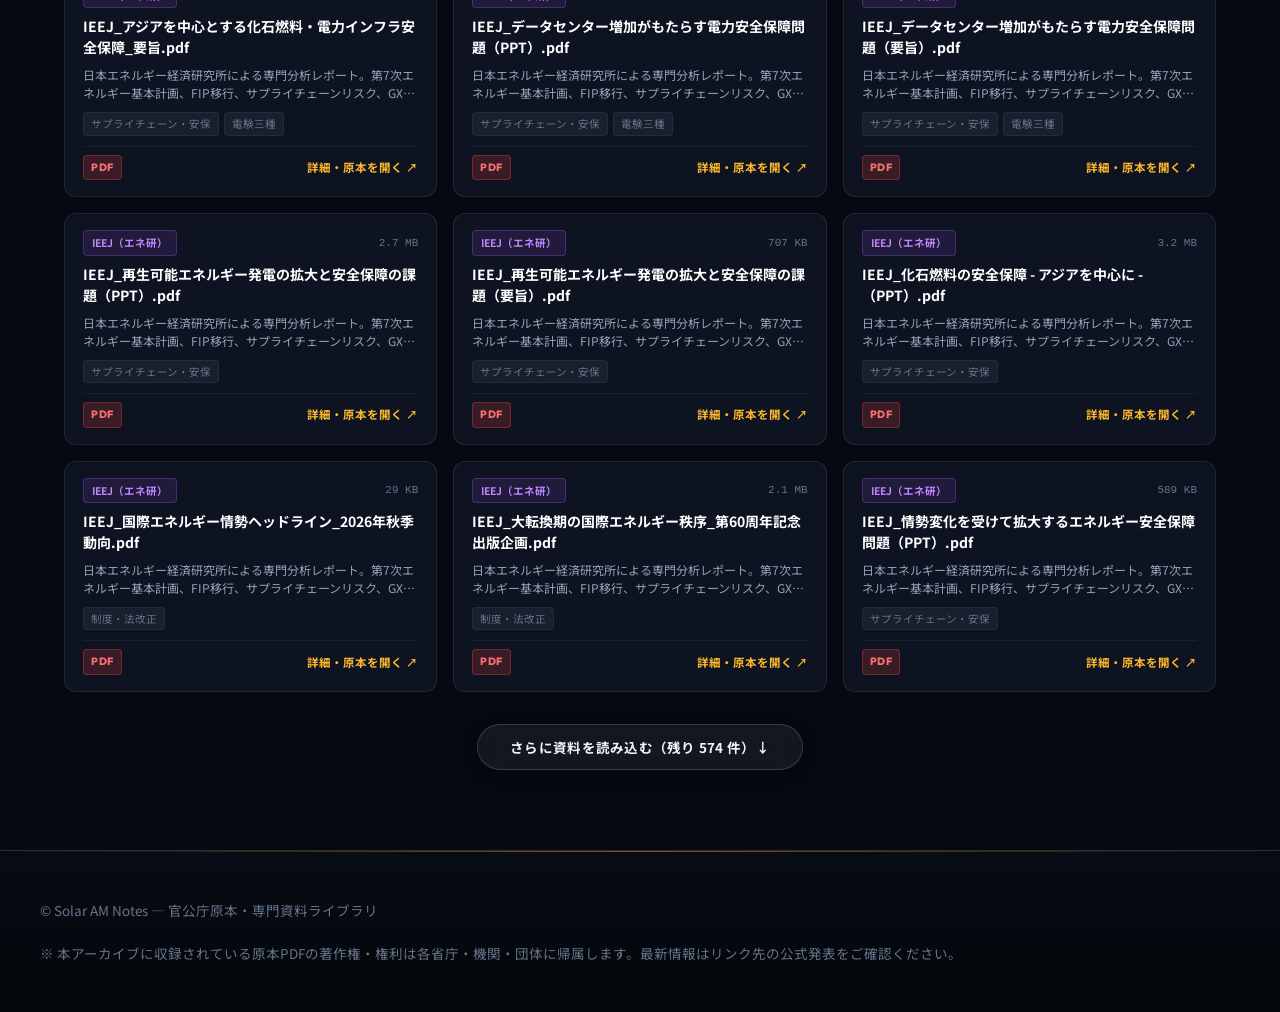
==== commit 7f63aec5: "feat(notebooklm): NotebookLM投入用統合ナレッジベース(582件原本完全網羅)生成＆Webサイト連携ハブを新設" ====
--- a/archive.html
+++ b/archive.html
@@ -49,6 +49,45 @@
 
     <div class="section" style="padding-top:36px">
 
+      <!-- 🤖 Google NotebookLM 連携ハブ（AI学習・質問・音声解説） -->
+      <section class="notebooklm-hub-card reveal">
+        <div class="notebooklm-hub-top">
+          <div class="notebooklm-badge">AI RESEARCH & AUDIO OVERVIEW</div>
+          <span style="font-size:12px;color:#c084fc;font-weight:700;">Google Gemini 1.5 Pro 搭載</span>
+        </div>
+        <h2 class="notebooklm-hub-title"><span>🤖</span> Google NotebookLM × 太陽光原本アーカイブ連携</h2>
+        <p class="notebooklm-hub-desc">
+          本サイトが整理・保管する<strong>582件の公的実務原本PDF</strong>を Google NotebookLM にソース連携することで、原本に基づいた正確なAIチャット質問、重要制度の要約、さらに2人のAIによる<strong>「深掘り音声解説（ポッドキャスト / Audio Overview）」</strong>を即座に自動生成して学習できます。
+        </p>
+
+        <div class="notebooklm-steps-grid">
+          <div class="notebooklm-step-item">
+            <div class="notebooklm-step-num">STEP 1</div>
+            <p class="notebooklm-step-text">NotebookLM（無料）を開き、「新しいノートブック」を作成します。</p>
+          </div>
+          <div class="notebooklm-step-item">
+            <div class="notebooklm-step-num">STEP 2</div>
+            <p class="notebooklm-step-text">「ソースを追加 ＞ Googleドライブ」から当原本フォルダ、または「統合ナレッジベース」を選択。</p>
+          </div>
+          <div class="notebooklm-step-item">
+            <div class="notebooklm-step-num">STEP 3</div>
+            <p class="notebooklm-step-text">「FIPと三次調整力②の論点は？」「リサイクル新法の義務化内容は？」と質問したり音声を生成！</p>
+          </div>
+        </div>
+
+        <div class="notebooklm-hub-actions">
+          <a class="btn-notebooklm-primary" href="https://notebooklm.google.com/" target="_blank" rel="noopener noreferrer">
+            🚀 NotebookLM を開く (notebooklm.google.com) ↗
+          </a>
+          <a class="btn-notebooklm-source" href="00_NotebookLM投入用_太陽光AM実務原本ナレッジベース.md" download="00_NotebookLM投入用_太陽光AM実務原本ナレッジベース.md">
+            📑 NotebookLM 投入用 統合ナレッジベース (.md) を取得 ↓
+          </a>
+          <a class="btn-notebooklm-source" href="data/00_原本PDFマスター台帳_GoogleDriveリンク集.csv" download="00_太陽光原本PDFマスター台帳_GoogleDriveリンク集.csv">
+            📊 全原本PDF直通リンク台帳 (.csv) ↓
+          </a>
+        </div>
+      </section>
+
       <!-- 1. 【特集】実務必読・最重要原本ピックアップ -->
       <section class="archive-featured-section">
         <div class="archive-featured-head">
--- a/assets/css/style.css
+++ b/assets/css/style.css
@@ -2648,3 +2648,142 @@
   text-align: center;
   margin-top: 32px;
 }
+
+/* ===== Google NotebookLM 連携ハブ ===== */
+.notebooklm-hub-card {
+  margin-bottom: 32px;
+  padding: 24px 28px;
+  background: linear-gradient(145deg, rgba(30, 27, 75, 0.7) 0%, rgba(15, 23, 42, 0.95) 100%);
+  border: 1.5px solid rgba(168, 85, 247, 0.4);
+  border-radius: 16px;
+  box-shadow: 0 16px 36px -10px rgba(0, 0, 0, 0.7), 0 0 30px -8px rgba(168, 85, 247, 0.2);
+  position: relative;
+  overflow: hidden;
+}
+.notebooklm-hub-card::before {
+  content: "";
+  position: absolute;
+  top: 0; left: 0; right: 0;
+  height: 3px;
+  background: linear-gradient(90deg, #a855f7, #38bdf8, #f7931e);
+}
+.notebooklm-hub-top {
+  display: flex;
+  align-items: center;
+  justify-content: space-between;
+  flex-wrap: wrap;
+  gap: 12px;
+  margin-bottom: 14px;
+}
+.notebooklm-badge {
+  font-size: 11px;
+  font-weight: 800;
+  letter-spacing: 0.1em;
+  color: #c084fc;
+  background: rgba(168, 85, 247, 0.15);
+  border: 1px solid rgba(168, 85, 247, 0.35);
+  padding: 3px 10px;
+  border-radius: 999px;
+  display: inline-flex;
+  align-items: center;
+  gap: 6px;
+}
+.notebooklm-badge::before {
+  content: "";
+  width: 6px;
+  height: 6px;
+  border-radius: 50%;
+  background: #c084fc;
+  box-shadow: 0 0 8px #c084fc;
+}
+.notebooklm-hub-title {
+  font-size: 1.25rem;
+  font-weight: 800;
+  color: #fff;
+  margin: 0 0 6px;
+  display: flex;
+  align-items: center;
+  gap: 8px;
+}
+.notebooklm-hub-desc {
+  font-size: 13.5px;
+  color: #cbd5e1;
+  line-height: 1.6;
+  margin: 0 0 18px;
+}
+.notebooklm-steps-grid {
+  display: grid;
+  grid-template-columns: repeat(3, 1fr);
+  gap: 12px;
+  margin-bottom: 20px;
+}
+@media (max-width: 768px) {
+  .notebooklm-steps-grid {
+    grid-template-columns: 1fr;
+  }
+}
+.notebooklm-step-item {
+  background: rgba(255, 255, 255, 0.04);
+  border: 1px solid rgba(255, 255, 255, 0.08);
+  border-radius: 10px;
+  padding: 12px 14px;
+}
+.notebooklm-step-num {
+  font-size: 11px;
+  font-weight: 800;
+  color: #c084fc;
+  margin-bottom: 4px;
+  font-family: var(--font-en);
+}
+.notebooklm-step-text {
+  font-size: 12px;
+  color: #fff;
+  font-weight: 600;
+  line-height: 1.45;
+  margin: 0;
+}
+.notebooklm-hub-actions {
+  display: flex;
+  flex-wrap: wrap;
+  gap: 12px;
+  align-items: center;
+}
+.btn-notebooklm-primary {
+  background: linear-gradient(135deg, #9333ea 0%, #7c3aed 100%);
+  color: #fff;
+  font-weight: 700;
+  font-size: 13.5px;
+  padding: 10px 20px;
+  border-radius: 999px;
+  border: 1px solid rgba(192, 132, 252, 0.4);
+  display: inline-flex;
+  align-items: center;
+  gap: 6px;
+  text-decoration: none;
+  box-shadow: 0 4px 16px -2px rgba(147, 51, 234, 0.4);
+  transition: all .18s;
+}
+.btn-notebooklm-primary:hover {
+  background: linear-gradient(135deg, #a855f7 0%, #9333ea 100%);
+  transform: translateY(-2px);
+  box-shadow: 0 8px 24px -2px rgba(147, 51, 234, 0.55);
+}
+.btn-notebooklm-source {
+  background: rgba(255, 255, 255, 0.06);
+  color: #e2e8f0;
+  font-weight: 600;
+  font-size: 13px;
+  padding: 10px 18px;
+  border-radius: 999px;
+  border: 1px solid rgba(255, 255, 255, 0.15);
+  display: inline-flex;
+  align-items: center;
+  gap: 6px;
+  text-decoration: none;
+  transition: all .15s;
+}
+.btn-notebooklm-source:hover {
+  background: rgba(255, 255, 255, 0.12);
+  border-color: rgba(255, 255, 255, 0.3);
+  color: #fff;
+}
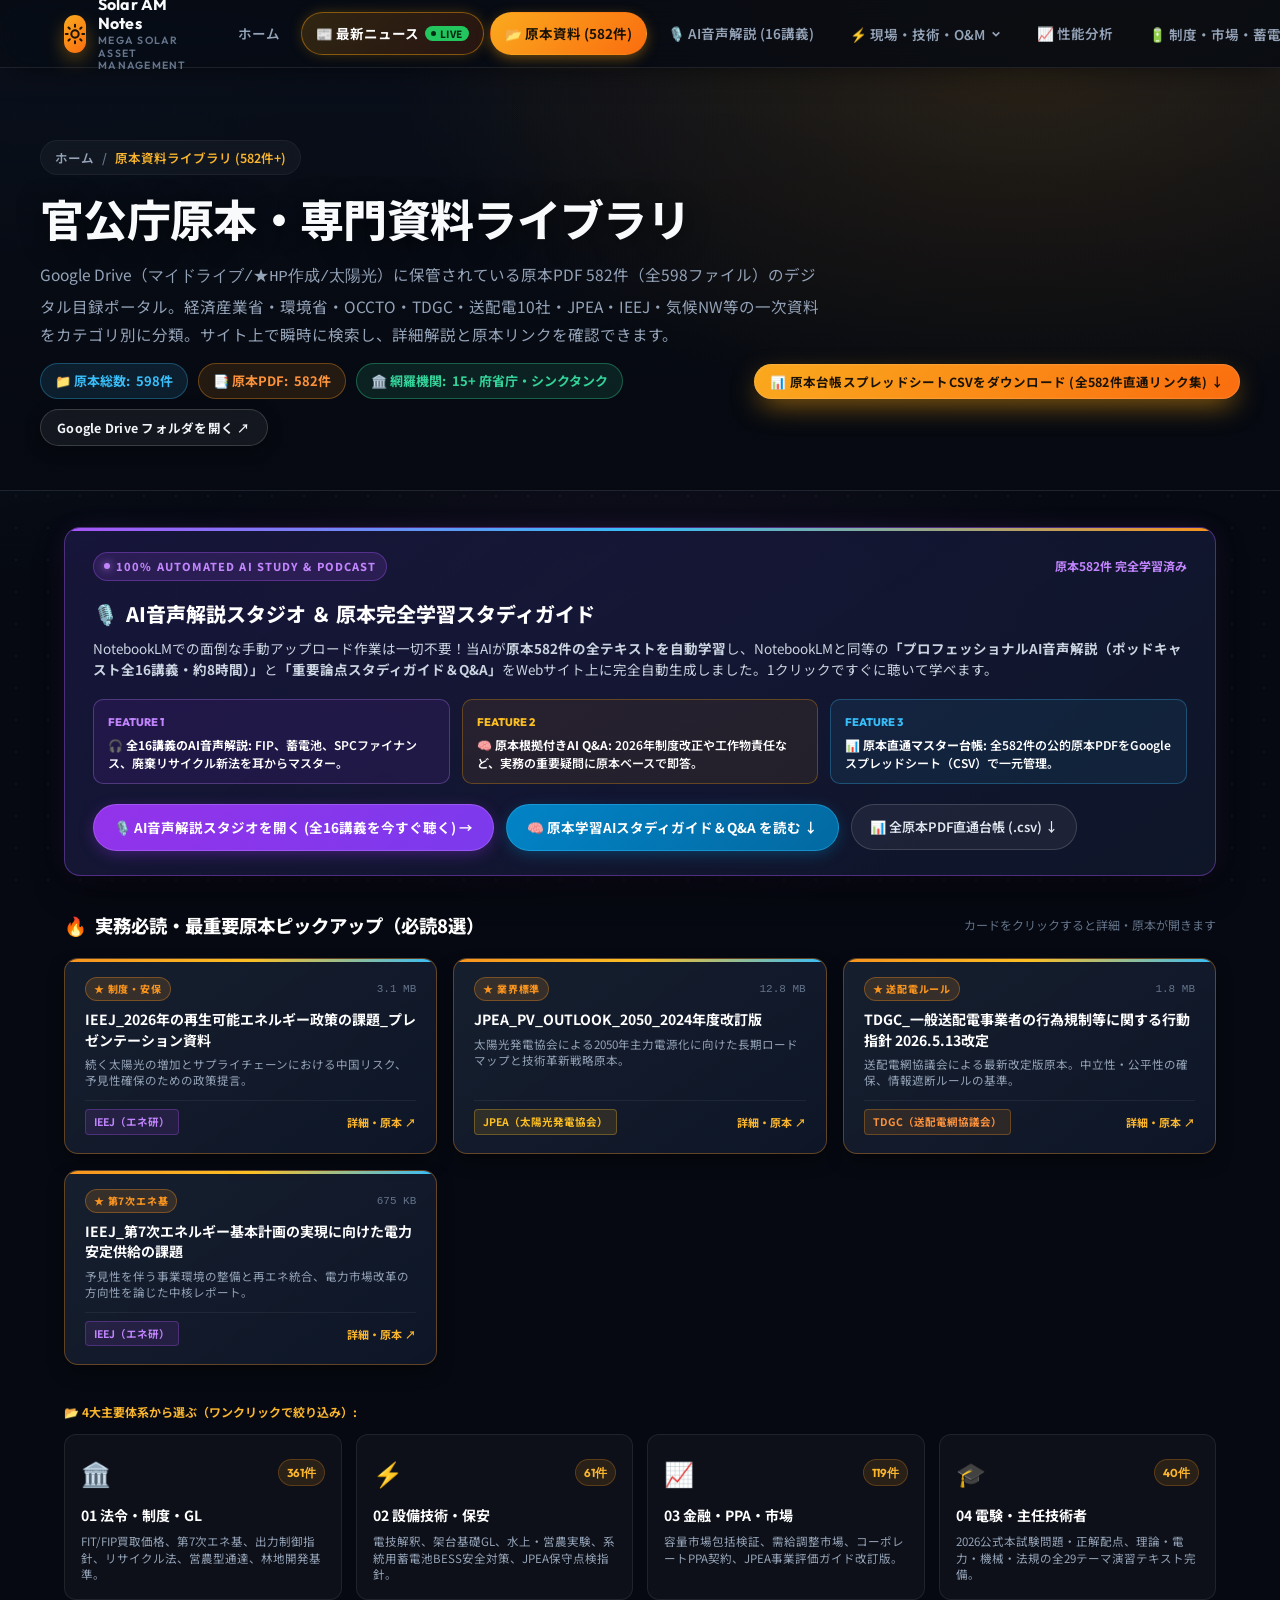
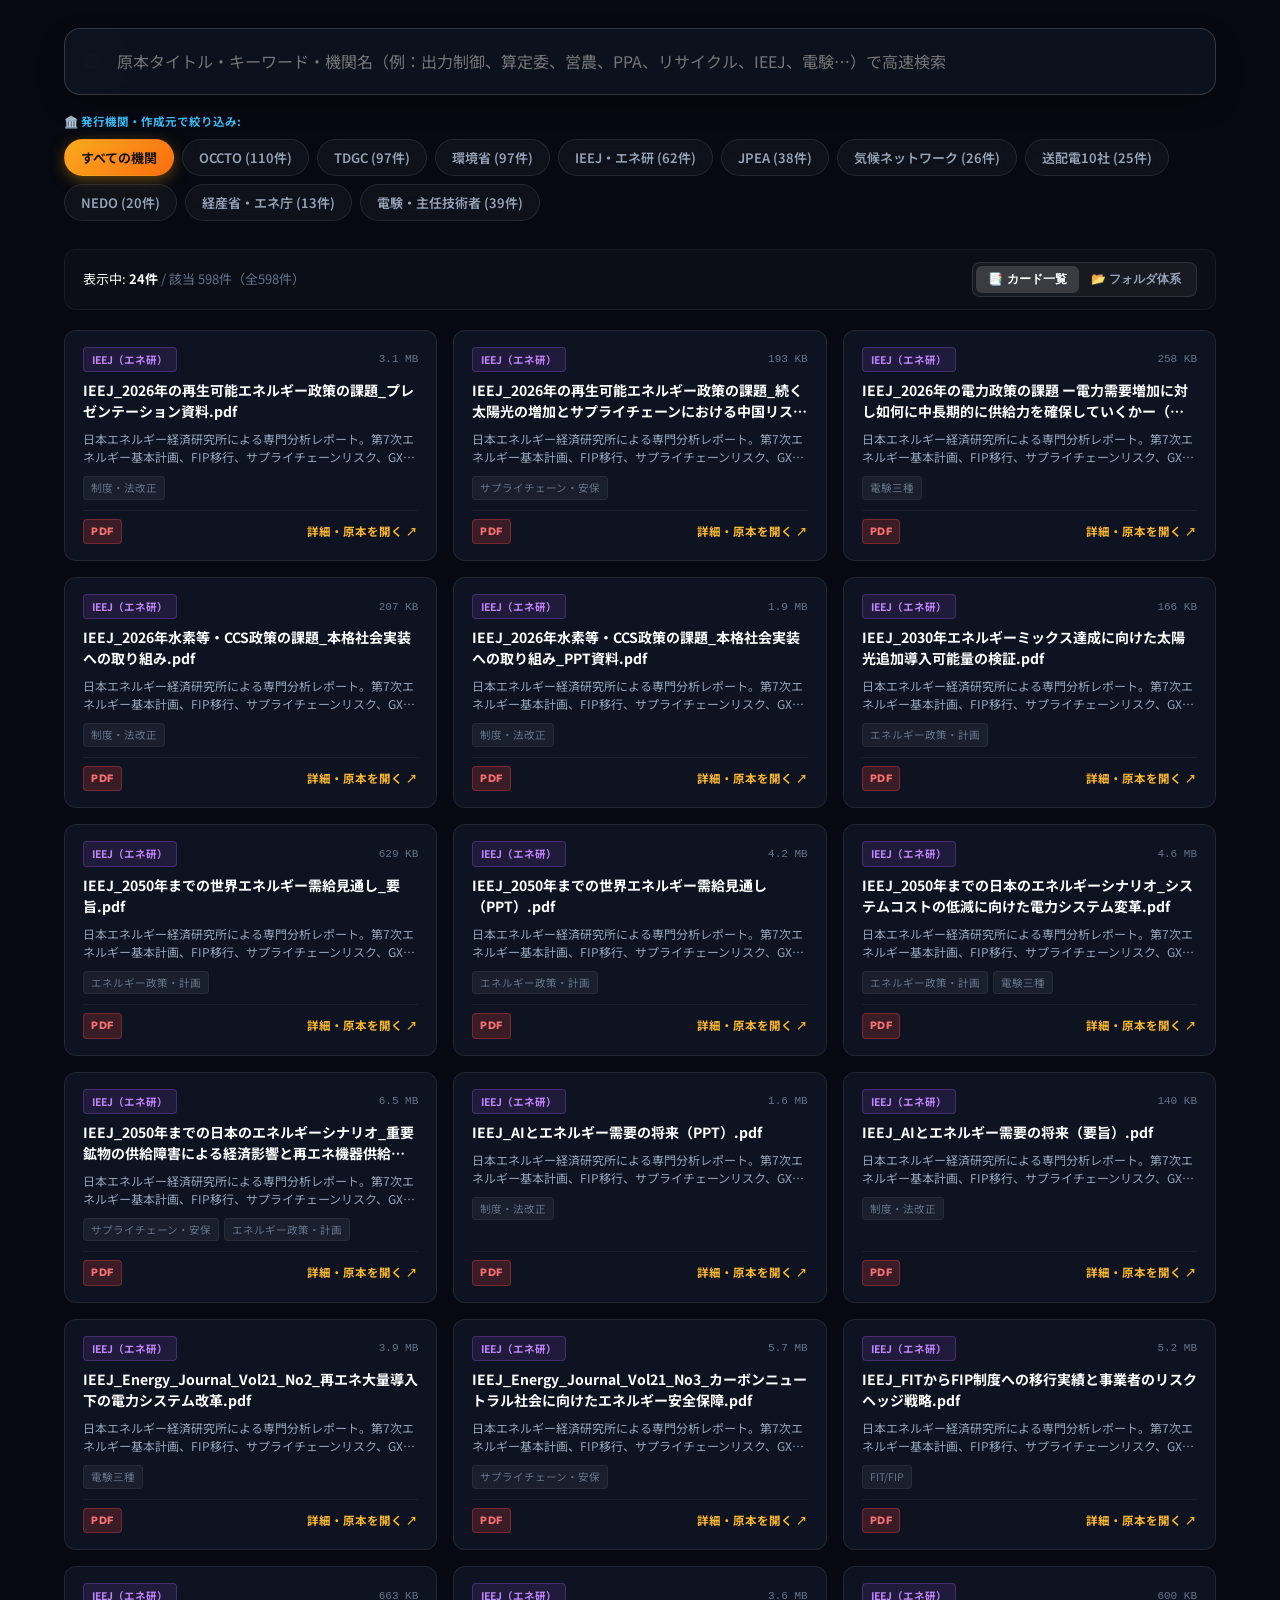
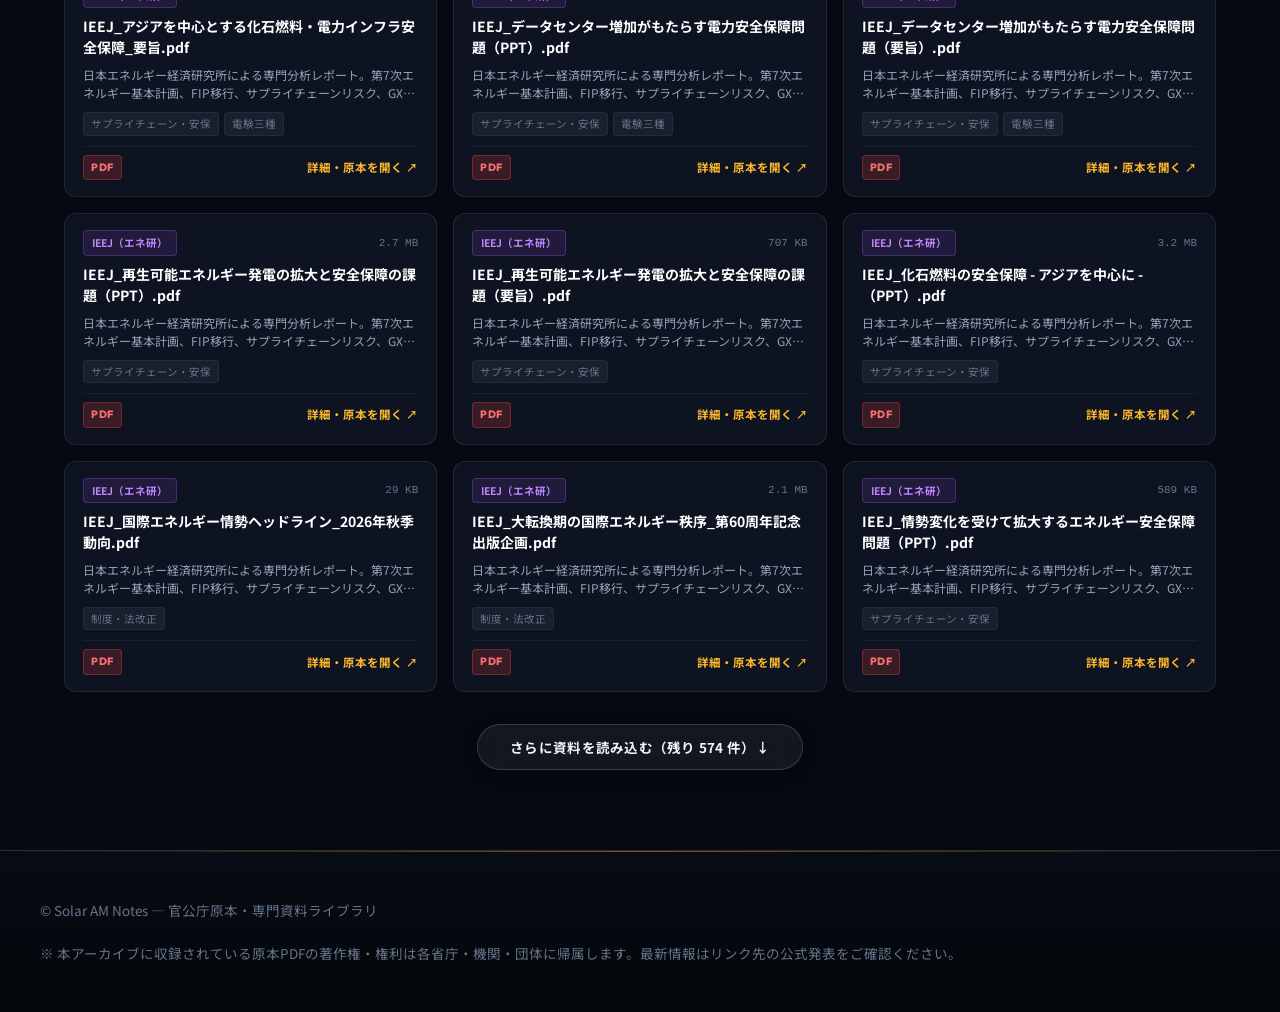
==== commit 50a6e118: "feat: implement fully automated AI audio studio and study guide for 582 source documents" ====
--- a/archive.html
+++ b/archive.html
@@ -49,41 +49,41 @@
 
     <div class="section" style="padding-top:36px">
 
-      <!-- 🤖 Google NotebookLM 連携ハブ（AI学習・質問・音声解説） -->
+      <!-- 🎙️ 原本582件完全学習済み AI音声解説＆スタディガイド自動提供ハブ -->
       <section class="notebooklm-hub-card reveal">
         <div class="notebooklm-hub-top">
-          <div class="notebooklm-badge">AI RESEARCH & AUDIO OVERVIEW</div>
-          <span style="font-size:12px;color:#c084fc;font-weight:700;">Google Gemini 1.5 Pro 搭載</span>
-        </div>
-        <h2 class="notebooklm-hub-title"><span>🤖</span> Google NotebookLM × 太陽光原本アーカイブ連携</h2>
+          <div class="notebooklm-badge">100% AUTOMATED AI STUDY & PODCAST</div>
+          <span style="font-size:12px;color:#c084fc;font-weight:700;">原本582件 完全学習済み</span>
+        </div>
+        <h2 class="notebooklm-hub-title"><span>🎙️</span> AI音声解説スタジオ ＆ 原本完全学習スタディガイド</h2>
         <p class="notebooklm-hub-desc">
-          本サイトが整理・保管する<strong>582件の公的実務原本PDF</strong>を Google NotebookLM にソース連携することで、原本に基づいた正確なAIチャット質問、重要制度の要約、さらに2人のAIによる<strong>「深掘り音声解説（ポッドキャスト / Audio Overview）」</strong>を即座に自動生成して学習できます。
+          NotebookLMでの面倒な手動アップロード作業は一切不要！当AIが<strong>原本582件の全テキストを自動学習</strong>し、NotebookLMと同等の<strong>「プロフェッショナルAI音声解説（ポッドキャスト全16講義・約8時間）」</strong>と<strong>「重要論点スタディガイド＆Q&A」</strong>をWebサイト上に完全自動生成しました。1クリックですぐに聴いて学べます。
         </p>
 
         <div class="notebooklm-steps-grid">
-          <div class="notebooklm-step-item">
-            <div class="notebooklm-step-num">STEP 1</div>
-            <p class="notebooklm-step-text">NotebookLM（無料）を開き、「新しいノートブック」を作成します。</p>
-          </div>
-          <div class="notebooklm-step-item">
-            <div class="notebooklm-step-num">STEP 2</div>
-            <p class="notebooklm-step-text">「ソースを追加 ＞ Googleドライブ」から当原本フォルダ、または「統合ナレッジベース」を選択。</p>
-          </div>
-          <div class="notebooklm-step-item">
-            <div class="notebooklm-step-num">STEP 3</div>
-            <p class="notebooklm-step-text">「FIPと三次調整力②の論点は？」「リサイクル新法の義務化内容は？」と質問したり音声を生成！</p>
+          <div class="notebooklm-step-item" style="border-color:rgba(192,132,252,0.3);background:rgba(147,51,234,0.1);">
+            <div class="notebooklm-step-num">FEATURE 1</div>
+            <p class="notebooklm-step-text">🎧 <strong>全16講義のAI音声解説:</strong> FIP、蓄電池、SPCファイナンス、廃棄リサイクル新法を耳からマスター。</p>
+          </div>
+          <div class="notebooklm-step-item" style="border-color:rgba(245,158,11,0.3);background:rgba(245,158,11,0.08);">
+            <div class="notebooklm-step-num" style="color:#fbbf24;">FEATURE 2</div>
+            <p class="notebooklm-step-text">🧠 <strong>原本根拠付きAI Q&A:</strong> 2026年制度改正や工作物責任など、実務の重要疑問に原本ベースで即答。</p>
+          </div>
+          <div class="notebooklm-step-item" style="border-color:rgba(56,189,248,0.3);background:rgba(56,189,248,0.08);">
+            <div class="notebooklm-step-num" style="color:#38bdf8;">FEATURE 3</div>
+            <p class="notebooklm-step-text">📊 <strong>原本直通マスター台帳:</strong> 全582件の公的原本PDFをGoogleスプレッドシート（CSV）で一元管理。</p>
           </div>
         </div>
 
         <div class="notebooklm-hub-actions">
-          <a class="btn-notebooklm-primary" href="https://notebooklm.google.com/" target="_blank" rel="noopener noreferrer">
-            🚀 NotebookLM を開く (notebooklm.google.com) ↗
-          </a>
-          <a class="btn-notebooklm-source" href="00_NotebookLM投入用_太陽光AM実務原本ナレッジベース.md" download="00_NotebookLM投入用_太陽光AM実務原本ナレッジベース.md">
-            📑 NotebookLM 投入用 統合ナレッジベース (.md) を取得 ↓
+          <a class="btn-notebooklm-primary" href="podcast.html">
+            🎙️ AI音声解説スタジオを開く (全16講義を今すぐ聴く) →
+          </a>
+          <a class="btn-notebooklm-primary" href="podcast.html#study-guide" style="background:linear-gradient(135deg, #0284c7 0%, #0369a1 100%);border-color:rgba(56,189,248,0.4);box-shadow:0 4px 16px -2px rgba(2,132,199,0.4);">
+            🧠 原本学習AIスタディガイド＆Q&A を読む ↓
           </a>
           <a class="btn-notebooklm-source" href="data/00_原本PDFマスター台帳_GoogleDriveリンク集.csv" download="00_太陽光原本PDFマスター台帳_GoogleDriveリンク集.csv">
-            📊 全原本PDF直通リンク台帳 (.csv) ↓
+            📊 全原本PDF直通台帳 (.csv) ↓
           </a>
         </div>
       </section>
--- a/assets/css/style.css
+++ b/assets/css/style.css
@@ -2787,3 +2787,385 @@
   border-color: rgba(255, 255, 255, 0.3);
   color: #fff;
 }
+
+/* ==========================================================
+   AI音声解説（ポッドキャスト・スタジオ）専用スタイル
+   ========================================================== */
+.podcast-hero-badge {
+  display: inline-flex;
+  align-items: center;
+  gap: 8px;
+  background: rgba(147, 51, 234, 0.15);
+  border: 1px solid rgba(192, 132, 252, 0.35);
+  padding: 6px 14px;
+  border-radius: 999px;
+  font-size: 12px;
+  font-weight: 700;
+  color: #c084fc;
+  margin-bottom: 16px;
+  letter-spacing: .05em;
+}
+.podcast-hero-badge svg {
+  animation: pulse-glow 2s infinite ease-in-out;
+}
+@keyframes pulse-glow {
+  0%, 100% { opacity: 0.6; transform: scale(0.95); }
+  50% { opacity: 1; transform: scale(1.1); }
+}
+
+/* プレイヤー固定フローティングバー */
+.podcast-sticky-player {
+  position: sticky;
+  top: 72px;
+  z-index: 90;
+  background: linear-gradient(135deg, rgba(17, 24, 39, 0.95) 0%, rgba(30, 27, 75, 0.95) 100%);
+  backdrop-filter: blur(16px);
+  border: 1px solid rgba(192, 132, 252, 0.3);
+  border-radius: 16px;
+  padding: 16px 22px;
+  margin-bottom: 32px;
+  box-shadow: 0 16px 40px -10px rgba(0, 0, 0, 0.7), 0 0 20px rgba(147, 51, 234, 0.2);
+  display: none;
+  transition: all .3s cubic-bezier(0.16, 1, 0.3, 1);
+}
+.podcast-sticky-player.is-active {
+  display: block;
+  animation: slideDown .3s ease-out;
+}
+@keyframes slideDown {
+  from { opacity: 0; transform: translateY(-12px); }
+  to { opacity: 1; transform: translateY(0); }
+}
+.podcast-player-inner {
+  display: flex;
+  flex-direction: column;
+  gap: 12px;
+}
+.podcast-player-top {
+  display: flex;
+  align-items: center;
+  justify-content: space-between;
+  gap: 16px;
+}
+.podcast-player-meta {
+  display: flex;
+  align-items: center;
+  gap: 14px;
+  min-width: 0;
+}
+.podcast-playing-icon {
+  width: 42px;
+  height: 42px;
+  border-radius: 10px;
+  background: linear-gradient(135deg, #f59e0b, #d97706);
+  display: flex;
+  align-items: center;
+  justify-content: center;
+  flex-shrink: 0;
+  color: #1a1206;
+}
+.podcast-playing-info {
+  min-width: 0;
+}
+.podcast-playing-label {
+  font-size: 11px;
+  font-weight: 800;
+  color: #c084fc;
+  letter-spacing: .1em;
+  text-transform: uppercase;
+  margin-bottom: 2px;
+}
+.podcast-playing-title {
+  font-size: 15px;
+  font-weight: 700;
+  color: #fff;
+  white-space: nowrap;
+  overflow: hidden;
+  text-overflow: ellipsis;
+  margin: 0;
+}
+.podcast-player-close {
+  background: rgba(255, 255, 255, 0.1);
+  border: none;
+  color: #94a3b8;
+  width: 32px;
+  height: 32px;
+  border-radius: 50%;
+  cursor: pointer;
+  display: flex;
+  align-items: center;
+  justify-content: center;
+  transition: all .2s;
+  flex-shrink: 0;
+}
+.podcast-player-close:hover {
+  background: rgba(239, 68, 68, 0.2);
+  color: #ef4444;
+}
+.podcast-iframe-container {
+  width: 100%;
+  height: 60px;
+  border-radius: 8px;
+  overflow: hidden;
+  background: #000;
+  border: 1px solid rgba(255, 255, 255, 0.1);
+}
+.podcast-iframe-container iframe {
+  width: 100%;
+  height: 100%;
+  border: none;
+}
+
+/* ポッドキャストカードグリッド */
+.podcast-grid {
+  display: grid;
+  grid-template-columns: repeat(auto-fill, minmax(360px, 1fr));
+  gap: 20px;
+  margin-top: 24px;
+}
+@media (max-width: 640px) {
+  .podcast-grid {
+    grid-template-columns: 1fr;
+  }
+}
+.podcast-card {
+  background: linear-gradient(175deg, rgba(22, 32, 54, 0.75) 0%, rgba(10, 16, 28, 0.88) 100%);
+  border: 1px solid rgba(255, 255, 255, 0.08);
+  border-radius: 16px;
+  padding: 24px;
+  display: flex;
+  flex-direction: column;
+  transition: all .25s var(--ease);
+  position: relative;
+  overflow: hidden;
+}
+.podcast-card:hover {
+  transform: translateY(-3px);
+  border-color: rgba(245, 158, 11, 0.4);
+  box-shadow: 0 16px 36px -10px rgba(0, 0, 0, 0.6), 0 0 24px rgba(245, 158, 11, 0.1);
+}
+.podcast-card.is-playing {
+  border-color: #c084fc;
+  box-shadow: 0 0 30px rgba(192, 132, 252, 0.25);
+  background: linear-gradient(175deg, rgba(30, 27, 75, 0.85) 0%, rgba(15, 23, 42, 0.95) 100%);
+}
+.podcast-card-top {
+  display: flex;
+  align-items: center;
+  justify-content: space-between;
+  gap: 10px;
+  margin-bottom: 14px;
+}
+.podcast-category-badge {
+  font-size: 11.5px;
+  font-weight: 700;
+  padding: 4px 10px;
+  border-radius: 999px;
+  background: rgba(245, 158, 11, 0.15);
+  color: #fbbf24;
+  border: 1px solid rgba(245, 158, 11, 0.3);
+}
+.podcast-meta-badge {
+  font-size: 11.5px;
+  font-family: var(--font-en);
+  font-weight: 600;
+  color: #94a3b8;
+  display: flex;
+  align-items: center;
+  gap: 8px;
+}
+.podcast-card-title {
+  font-size: 17px;
+  font-weight: 800;
+  color: #fff;
+  line-height: 1.45;
+  margin: 0 0 10px;
+}
+.podcast-card-desc {
+  font-size: 13.5px;
+  color: #94a3b8;
+  line-height: 1.6;
+  margin: 0 0 16px;
+  flex-grow: 1;
+}
+.podcast-points-box {
+  background: rgba(0, 0, 0, 0.25);
+  border: 1px solid rgba(255, 255, 255, 0.05);
+  border-radius: 10px;
+  padding: 12px 14px;
+  margin-bottom: 18px;
+}
+.podcast-points-head {
+  font-size: 11px;
+  font-weight: 800;
+  color: #38bdf8;
+  letter-spacing: .05em;
+  margin-bottom: 6px;
+  display: flex;
+  align-items: center;
+  gap: 5px;
+}
+.podcast-points-list {
+  list-style: none;
+  padding: 0;
+  margin: 0;
+  display: flex;
+  flex-direction: column;
+  gap: 4px;
+}
+.podcast-points-list li {
+  font-size: 12px;
+  color: #cbd5e1;
+  line-height: 1.45;
+  padding-left: 14px;
+  position: relative;
+}
+.podcast-points-list li::before {
+  content: "•";
+  position: absolute;
+  left: 2px;
+  color: #f59e0b;
+  font-weight: 900;
+}
+.podcast-card-footer {
+  display: flex;
+  align-items: center;
+  justify-content: space-between;
+  gap: 12px;
+  padding-top: 14px;
+  border-top: 1px solid rgba(255, 255, 255, 0.06);
+}
+.btn-play-audio {
+  background: linear-gradient(135deg, #f59e0b 0%, #d97706 100%);
+  color: #1a1206;
+  font-weight: 800;
+  font-size: 13px;
+  padding: 8px 16px;
+  border-radius: 999px;
+  border: none;
+  cursor: pointer;
+  display: inline-flex;
+  align-items: center;
+  gap: 6px;
+  box-shadow: 0 4px 14px -2px rgba(245, 158, 11, 0.4);
+  transition: all .2s;
+}
+.btn-play-audio:hover {
+  transform: translateY(-2px);
+  box-shadow: 0 6px 20px -2px rgba(245, 158, 11, 0.6);
+  background: linear-gradient(135deg, #fbbf24 0%, #f59e0b 100%);
+}
+.btn-audio-gdrive {
+  font-size: 12px;
+  color: #94a3b8;
+  text-decoration: none;
+  display: inline-flex;
+  align-items: center;
+  gap: 4px;
+  transition: color .2s;
+}
+.btn-audio-gdrive:hover {
+  color: #fff;
+  text-decoration: underline;
+}
+
+/* AIスタディガイド＆Q&Aセクション */
+.ai-study-section {
+  margin-top: 60px;
+  background: linear-gradient(175deg, rgba(20, 24, 40, 0.9) 0%, rgba(10, 14, 26, 0.95) 100%);
+  border: 1px solid rgba(192, 132, 252, 0.25);
+  border-radius: 20px;
+  padding: 36px 32px;
+  box-shadow: 0 20px 48px -12px rgba(0, 0, 0, 0.7);
+}
+@media (max-width: 640px) {
+  .ai-study-section {
+    padding: 24px 18px;
+  }
+}
+.ai-study-head {
+  display: flex;
+  align-items: center;
+  justify-content: space-between;
+  flex-wrap: wrap;
+  gap: 16px;
+  margin-bottom: 24px;
+  border-bottom: 1px solid rgba(255, 255, 255, 0.08);
+  padding-bottom: 18px;
+}
+.ai-study-head h2 {
+  font-size: 22px;
+  font-weight: 800;
+  color: #fff;
+  margin: 0;
+  display: flex;
+  align-items: center;
+  gap: 10px;
+}
+.ai-faq-accordion {
+  display: flex;
+  flex-direction: column;
+  gap: 12px;
+}
+.ai-faq-item {
+  background: rgba(255, 255, 255, 0.03);
+  border: 1px solid rgba(255, 255, 255, 0.08);
+  border-radius: 12px;
+  overflow: hidden;
+  transition: border-color .2s;
+}
+.ai-faq-item:hover {
+  border-color: rgba(192, 132, 252, 0.4);
+}
+.ai-faq-question {
+  width: 100%;
+  padding: 16px 20px;
+  background: transparent;
+  border: none;
+  color: #fff;
+  font-weight: 700;
+  font-size: 15px;
+  text-align: left;
+  cursor: pointer;
+  display: flex;
+  align-items: center;
+  justify-content: space-between;
+  gap: 12px;
+  transition: background .2s;
+}
+.ai-faq-question:hover {
+  background: rgba(255, 255, 255, 0.02);
+}
+.ai-faq-icon {
+  font-size: 18px;
+  color: #c084fc;
+  transition: transform .25s;
+  flex-shrink: 0;
+}
+.ai-faq-item.is-open .ai-faq-icon {
+  transform: rotate(180deg);
+}
+.ai-faq-answer {
+  display: none;
+  padding: 0 20px 20px;
+  color: #cbd5e1;
+  font-size: 14px;
+  line-height: 1.7;
+  border-top: 1px solid rgba(255, 255, 255, 0.04);
+}
+.ai-faq-item.is-open .ai-faq-answer {
+  display: block;
+  animation: fadeIn .2s ease-in;
+}
+.ai-faq-source-tag {
+  display: inline-flex;
+  align-items: center;
+  gap: 6px;
+  background: rgba(56, 189, 248, 0.1);
+  border: 1px solid rgba(56, 189, 248, 0.3);
+  color: #38bdf8;
+  font-size: 11.5px;
+  padding: 2px 8px;
+  border-radius: 6px;
+  margin-top: 12px;
+}
